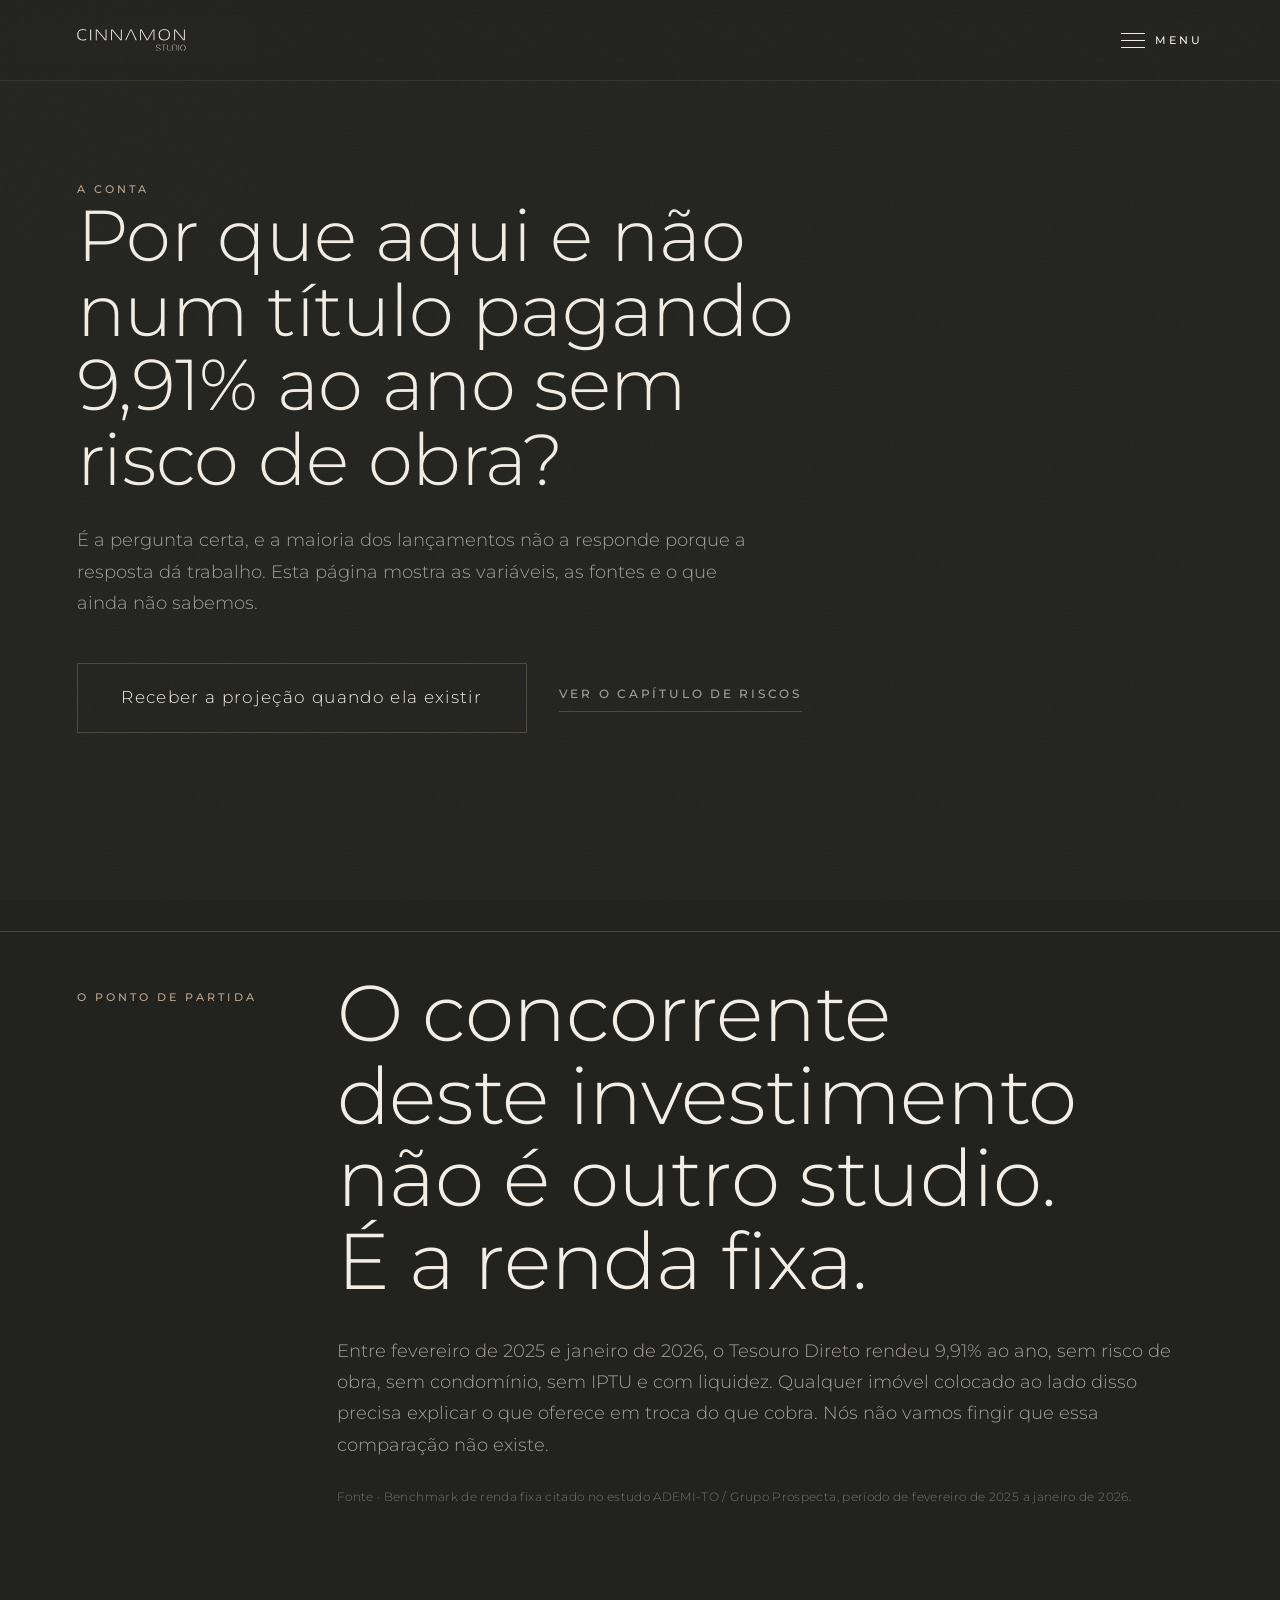
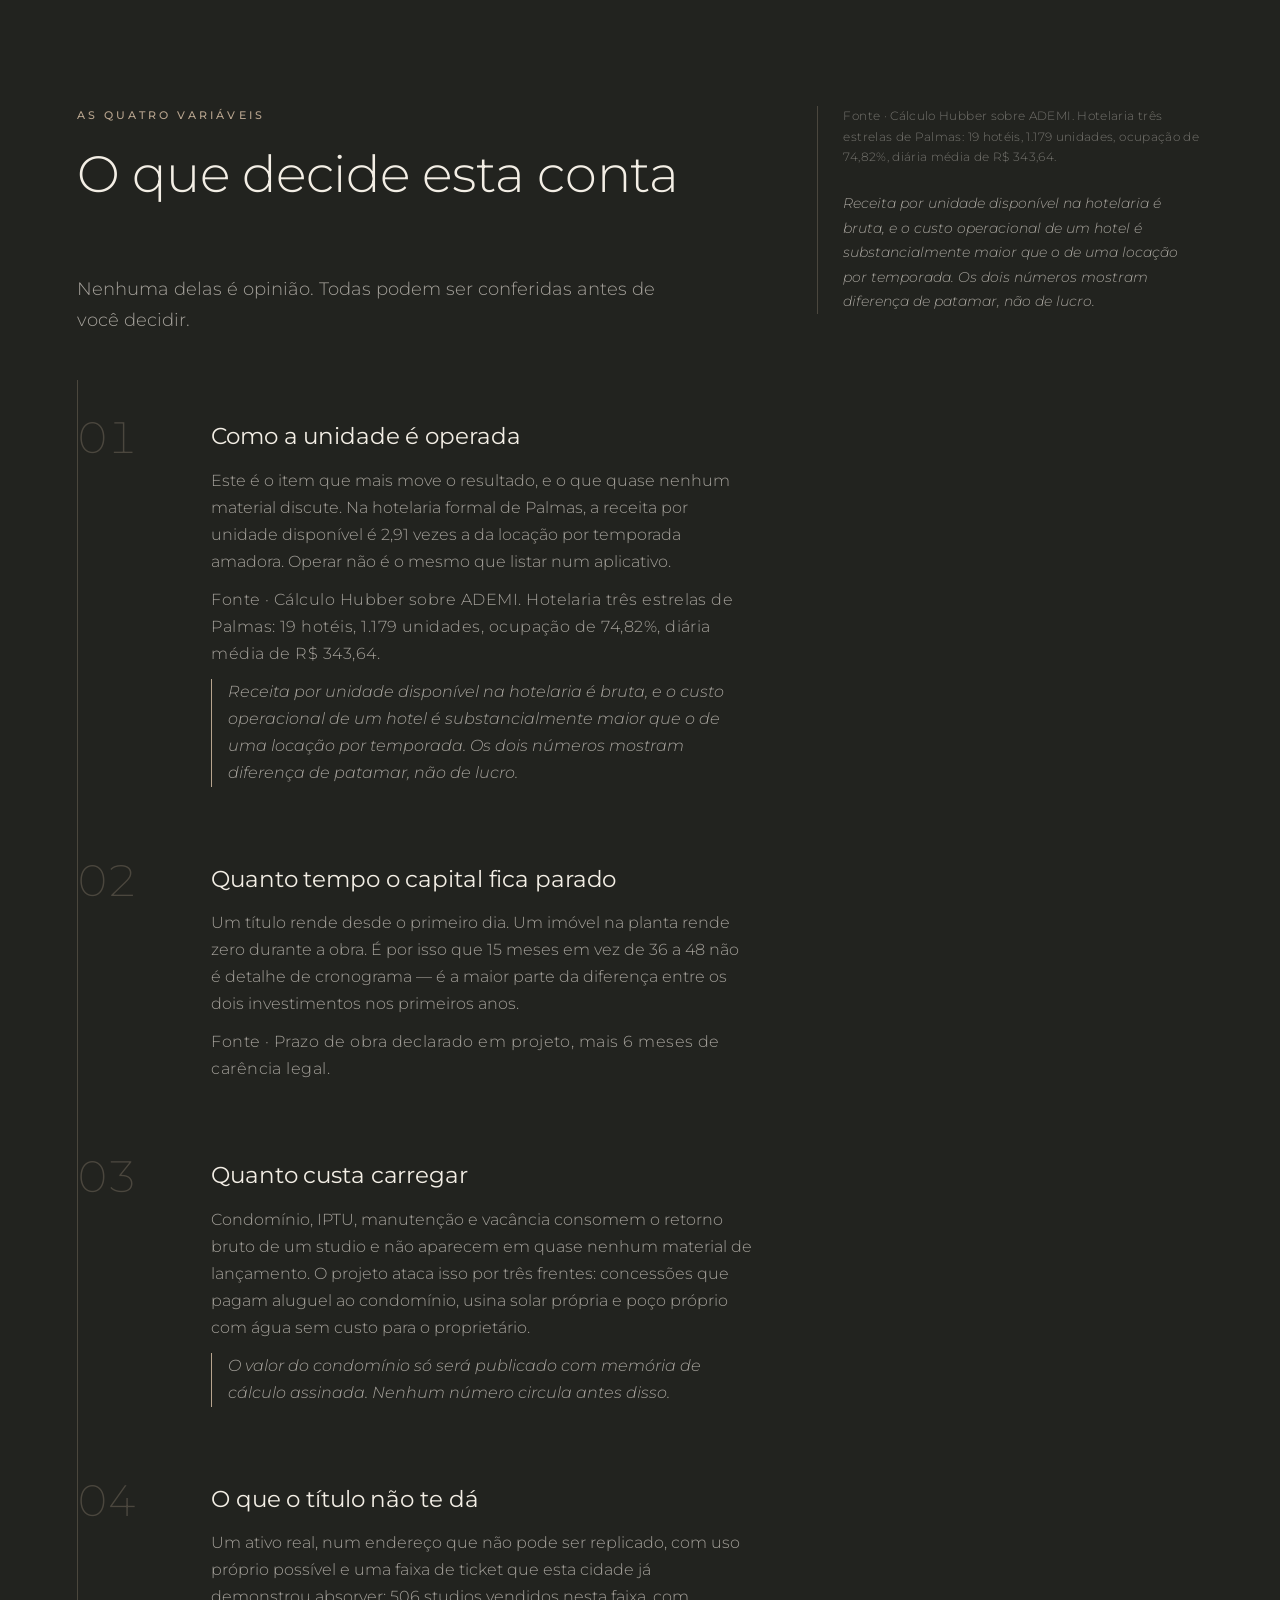
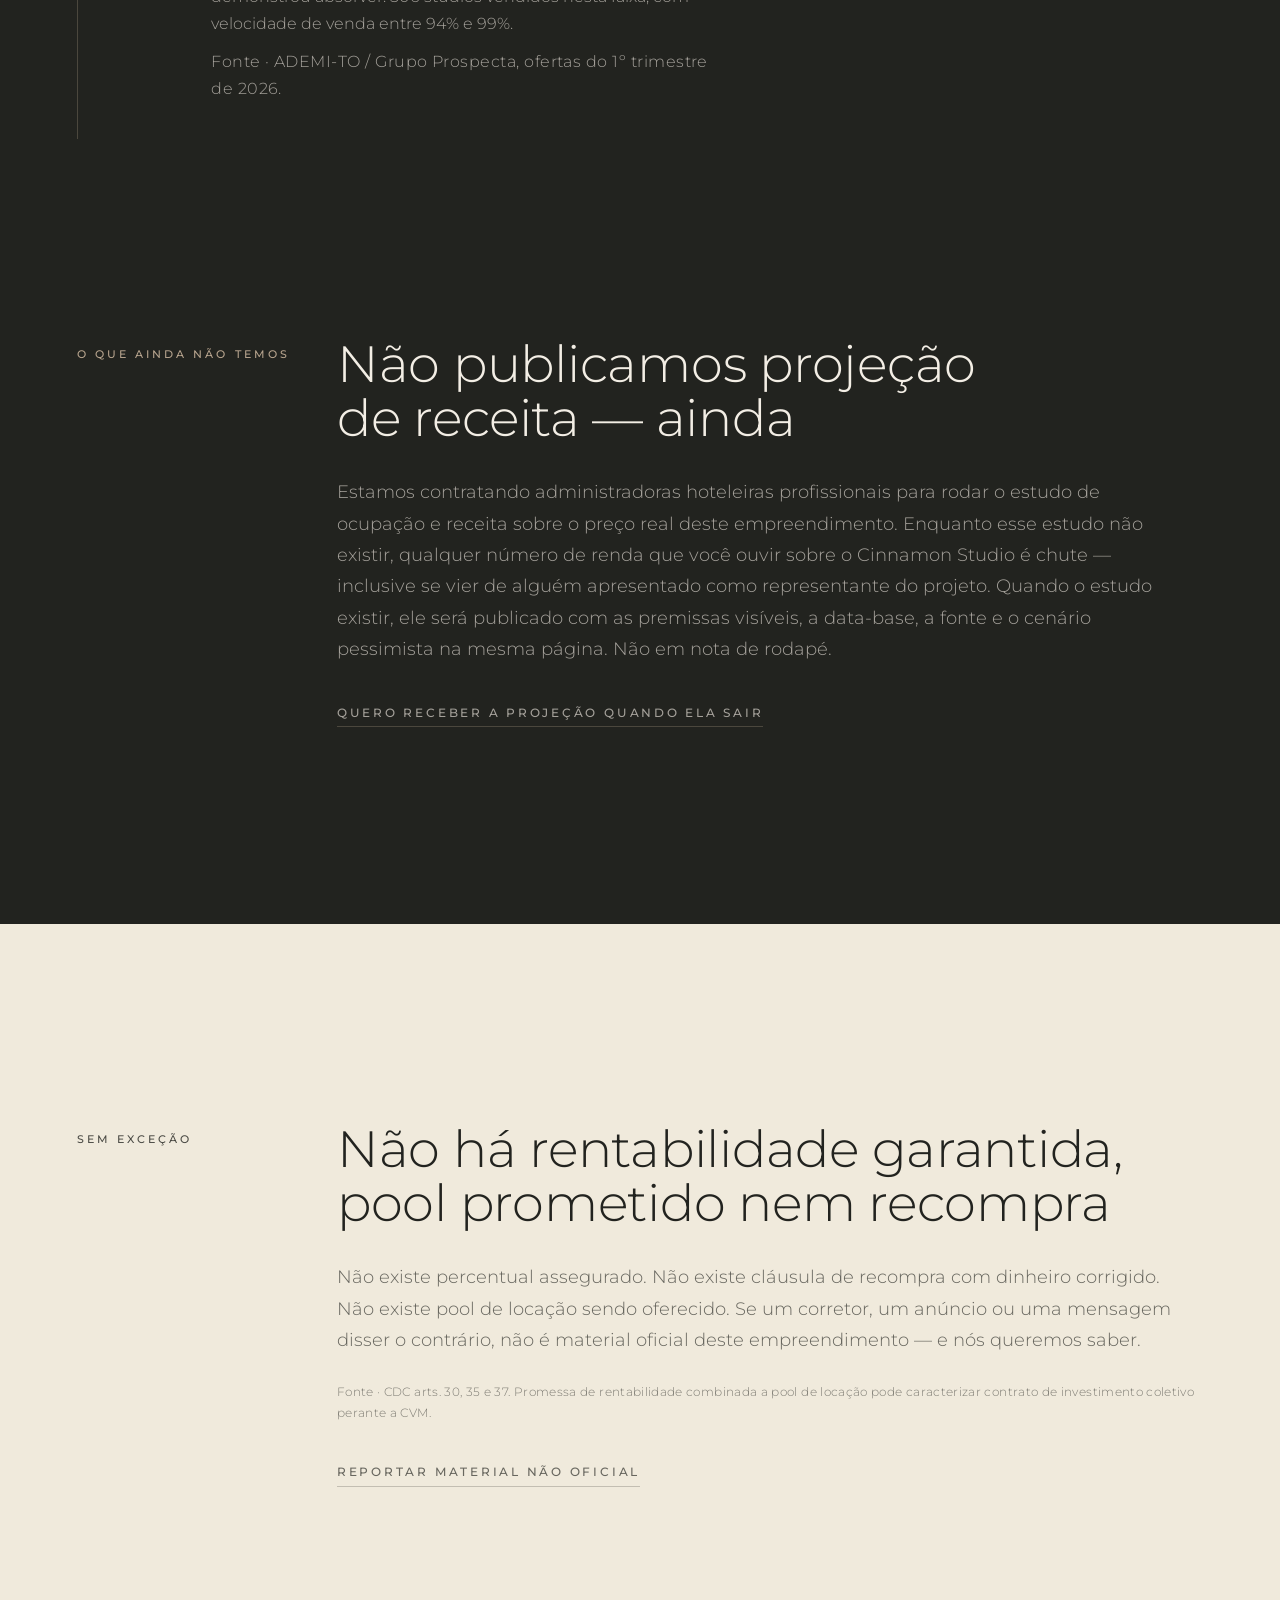
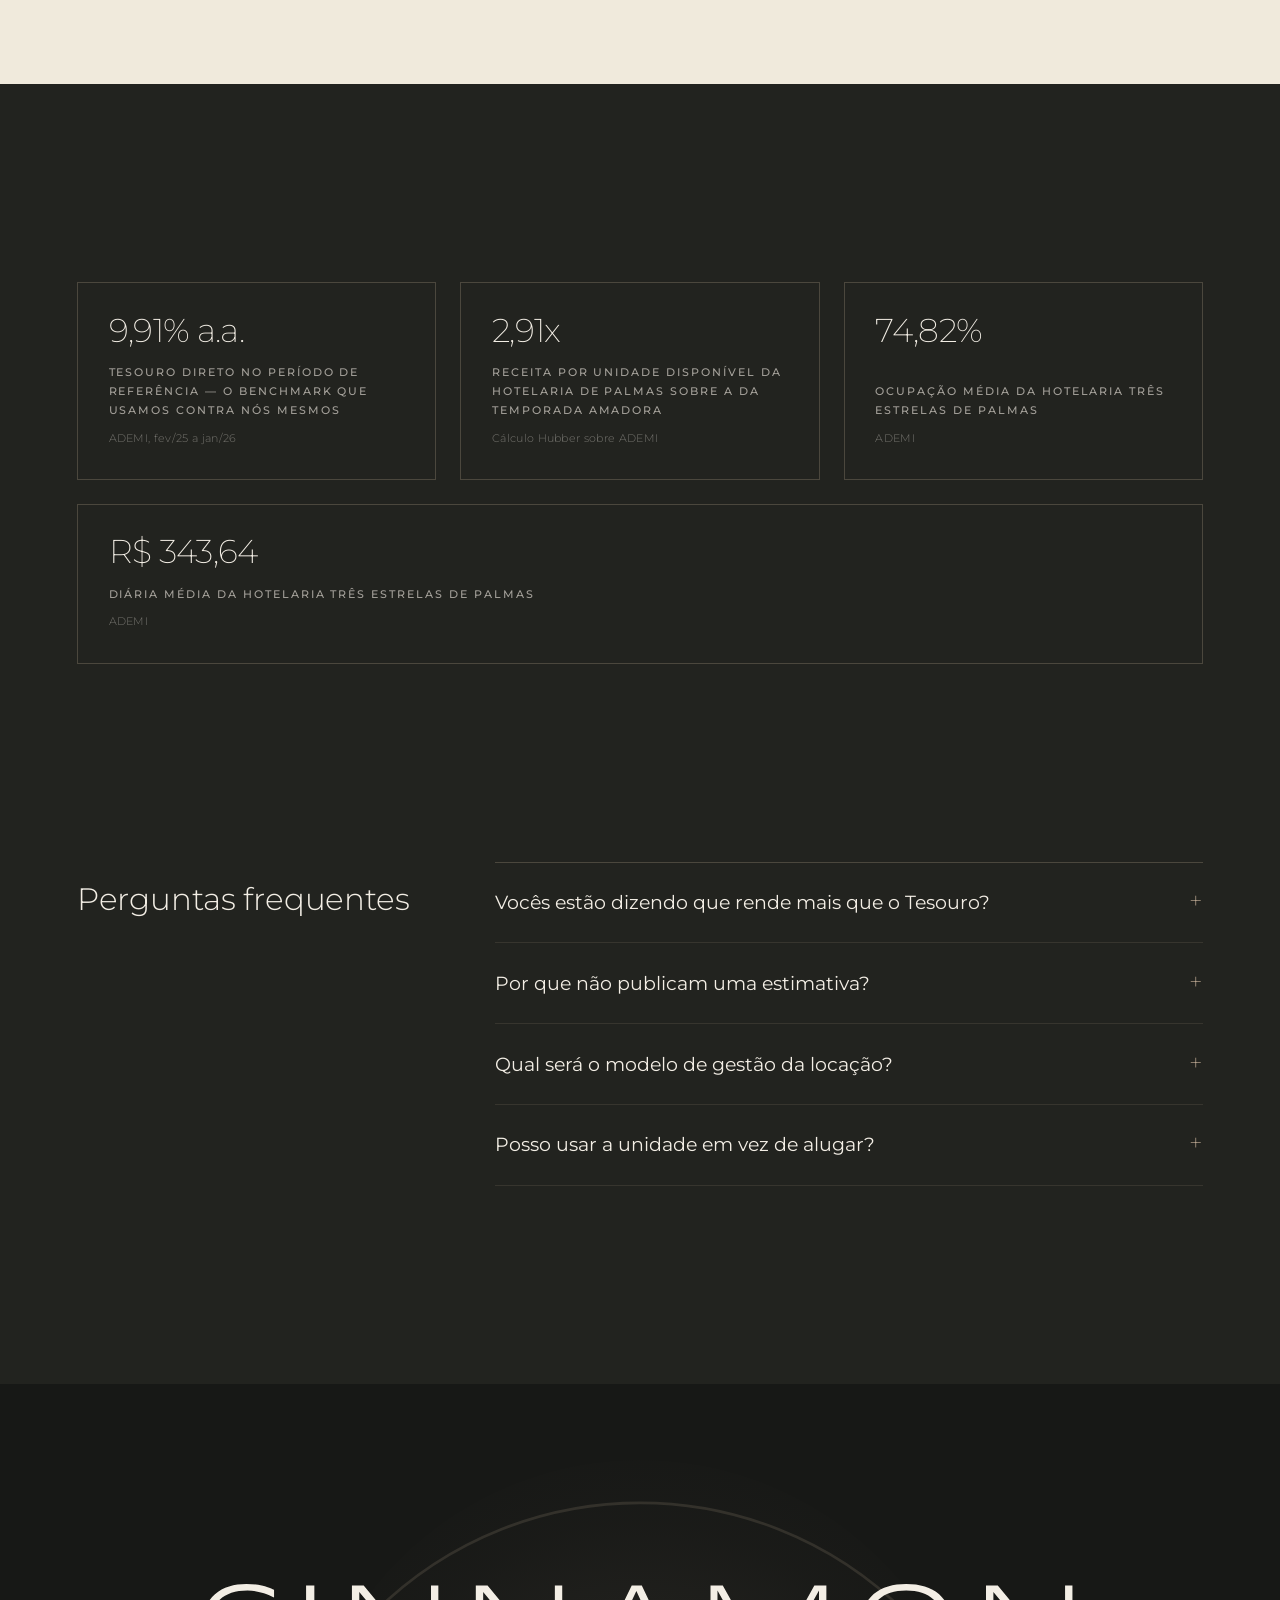
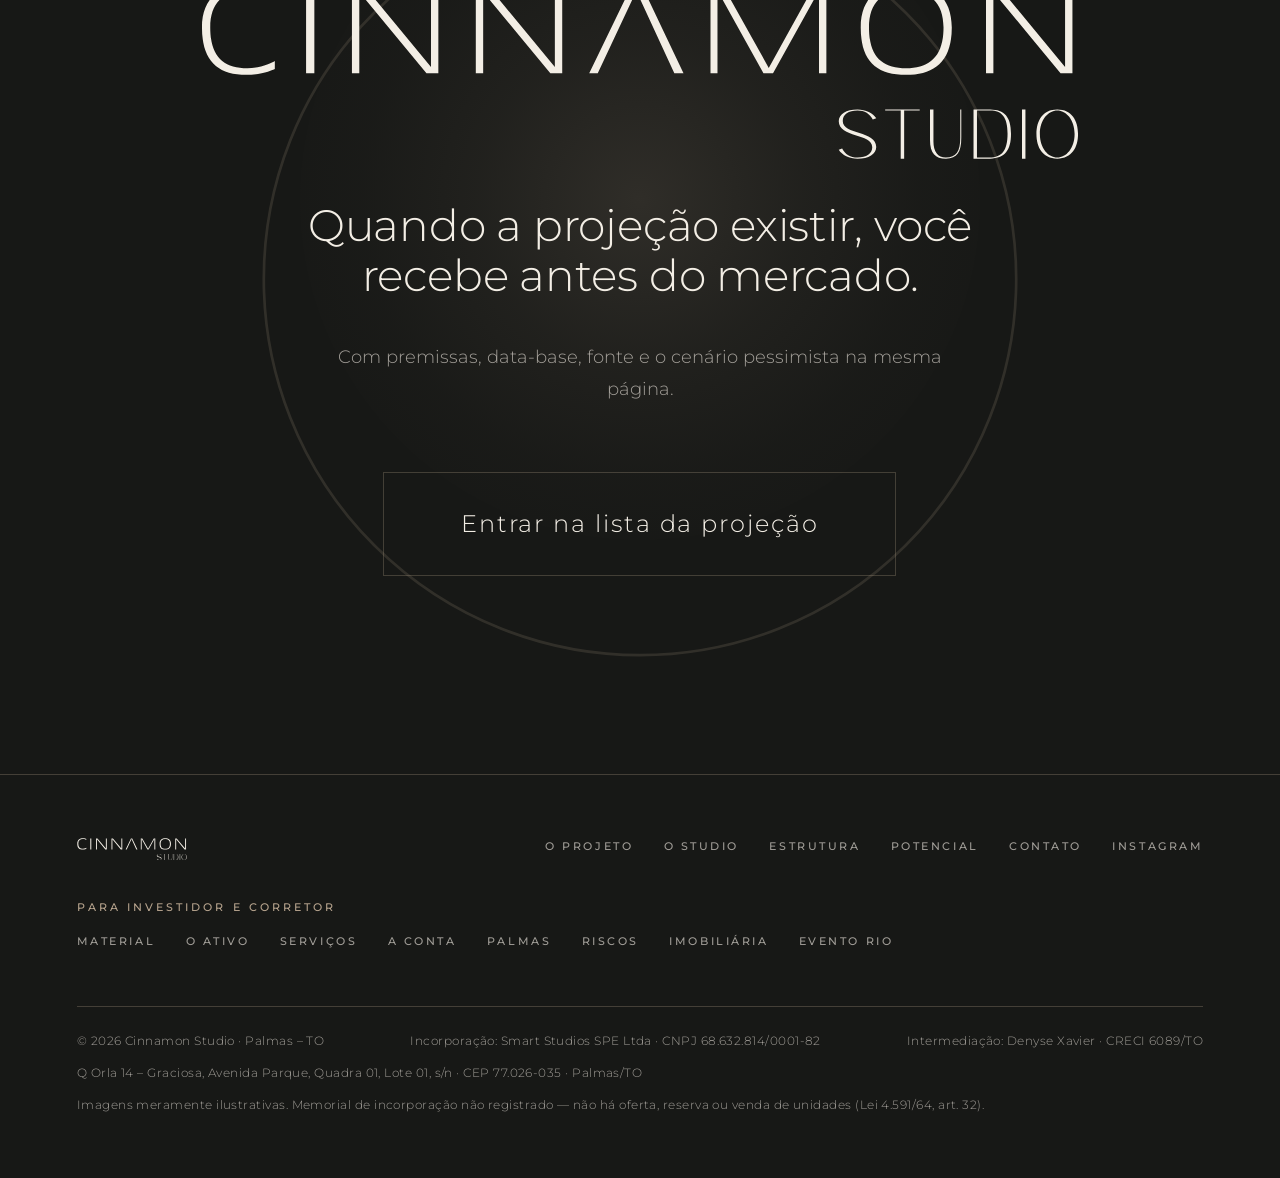
==== a-conta.html @ 450214b5 "Publica as 8 páginas do deck com dados oficiais e travas jurídicas Aplica o levantamento de 27/08: c" ====
<!DOCTYPE html>
<html lang="pt-BR">
<head>
  <meta charset="UTF-8">
  <meta name="viewport" content="width=device-width, initial-scale=1">
  <title>Cinnamon Studio · A conta</title>
  <meta name="description" content="Responder a pergunta que nenhum dos 7 books concorrentes responde: por que aqui e não num título pagando 9,91% sem risco de obra.">
  <meta name="theme-color" content="#22231f">
  <meta name="robots" content="noindex">
  <!-- AJUSTAR: remover noindex quando o memorial de incorporação estiver
       registrado e a comercialização, autorizada (Lei 4.591/64 art. 32). -->
  <link rel="icon" type="image/svg+xml" href="<svg xmlns='http://www.w3.org/2000/svg' viewBox='0 0 64 64'><rect width='64' height='64' fill='%2322231f'/><path fill='%23b7a48e' d='M47.22159090909091 49.16477272727273V45.81818181818182C46.03409090909091 46.62784090909091 40.96022727272727 48.89488636363637 35.83238636363636 48.89488636363637C25.414772727272727 48.89488636363637 20.232954545454547 43.55113636363636 20.232954545454547 31.83806818181818C20.232954545454547 21.582386363636363 25.630681818181817 16.40056818181818 35.83238636363636 16.40056818181818C40.90625 16.40056818181818 45.76420454545454 18.721590909090907 46.89772727272727 19.36931818181818V16.13068181818182C46.08806818181818 15.752840909090907 42.03977272727273 13.647727272727273 35.34659090909091 13.647727272727273C25.14488636363636 13.647727272727273 16.77840909090909 18.883522727272727 16.77840909090909 31.83806818181818C16.77840909090909 45.60227272727273 23.147727272727273 51.64772727272727 35.34659090909091 51.64772727272727C41.55397727272727 51.64772727272727 46.30397727272727 49.65056818181818 47.22159090909091 49.16477272727273Z'/></svg>">
  <link rel="preconnect" href="https://fonts.googleapis.com">
  <link rel="preconnect" href="https://fonts.gstatic.com" crossorigin>
  <link rel="preconnect" href="https://cdn.jsdelivr.net">
  <link href="https://fonts.googleapis.com/css2?family=Montserrat:wght@200;300;400;500;600&display=swap" rel="stylesheet">
  <link rel="stylesheet" href="/css/style.css?v=f077e391">
</head>
<body class="page">

  <svg class="logo-sprite" aria-hidden="true" focusable="false">
    <defs>
      <g id="logo-cinnamon">
        <g class="logo__main">
          <path class="logo__ltr" d="M160.42849999999999 536.76774V528.4665600000001C157.48291999999998 530.47491 144.89726 536.09829 132.17771 536.09829C106.33694 536.09829 93.4835 522.8431800000001 93.4835 493.7890500000001C93.4835 468.34995000000004 106.8725 455.49651000000006 132.17771 455.49651000000006C144.76337 455.49651000000006 156.81347 461.25378000000006 159.62516 462.86046000000005V454.8270600000001C157.61681 453.8898300000001 147.57506 448.66812000000004 130.9727 448.66812000000004C105.66749 448.66812000000004 84.91454 461.6554500000001 84.91454 493.7890500000001C84.91454 527.931 100.71356 542.92668 130.9727 542.92668C146.37005 542.92668 158.15237 537.97275 160.42849999999999 536.76774Z"/>
          <path class="logo__ltr" d="M201.39883999999995 541.32V450.2748H192.82987999999997V541.32Z"/>
          <path class="logo__ltr" d="M329.93323999999996 541.32V450.2748H322.30150999999995V534.75939L252.54481999999996 450.2748H240.36082999999996V541.32H247.99255999999997V456.9693000000001L317.61535999999995 541.32Z"/>
          <path class="logo__ltr" d="M458.3337499999999 541.32V450.2748H450.70201999999995V534.75939L380.9453299999999 450.2748H368.7613399999999V541.32H376.3930699999999V456.9693000000001L446.01586999999995 541.32Z"/>
          <path class="logo__ltr" d="M584.0564599999999 541.32 540.80999 450.2748H530.3665699999999L486.31675999999993 541.32H495.1534999999999L535.18661 455.8981800000001L574.55027 541.32Z"/>
          <path class="logo__ltr" d="M732.1387999999998 541.32V450.2748H719.6870299999998L672.4238599999999 535.69662L624.7590199999999 450.2748H612.0394699999998V541.32H619.2695299999998V455.49651000000006L666.9343699999998 541.32H676.8422299999999L724.5070699999999 455.49651000000006V541.32Z"/>
          <path class="logo__ltr" d="M862.1459899999998 493.7890500000001C862.1459899999998 462.19101000000006 843.1336099999997 448.66812000000004 814.8828199999998 448.66812000000004C787.9709299999998 448.66812000000004 767.7535399999998 461.5215600000001 767.7535399999998 493.7890500000001C767.7535399999998 527.7971100000001 783.0169999999998 542.92668 814.8828199999998 542.92668C843.1336099999997 542.92668 862.1459899999998 530.07324 862.1459899999998 493.7890500000001ZM853.5770299999998 493.7890500000001C853.5770299999998 523.5126300000001 839.3846899999998 536.09829 814.8828199999998 536.09829C789.7114999999998 536.09829 776.3224999999998 523.64652 776.3224999999998 493.7890500000001C776.3224999999998 467.81439000000006 790.2470599999998 455.49651000000006 814.8828199999998 455.49651000000006C839.1169099999997 455.49651000000006 853.5770299999998 467.68050000000005 853.5770299999998 493.7890500000001Z"/>
          <path class="logo__ltr" d="M987.1992499999998 541.32V450.2748H979.5675199999998V534.75939L909.8108299999998 450.2748H897.6268399999998V541.32H905.2585699999998V456.9693000000001L974.8813699999998 541.32Z"/>
        </g>
        <g class="logo__sub">
          <path class="logo__ltr" d="M744.9853999999999 591.13166C744.9853999999999 608.1651899999999 779.6938899999999 603.60391 779.6938899999999 618.07172C779.6938899999999 624.4860199999999 773.7072099999999 628.69095 764.44211 628.69095C757.0300299999999 628.69095 751.3996999999999 625.19872 748.47763 619.28331L744.9853999999999 620.5661699999999C748.2638199999999 626.05396 756.03225 629.76 764.44211 629.76C776.0591199999999 629.76 783.82755 624.91364 783.82755 617.57283C783.82755 600.5393 749.11906 605.10058 749.11906 590.6327699999999C749.11906 584.1472 755.10574 579.94227 764.44211 579.94227C771.71165 579.94227 777.2707099999999 583.36323 780.26405 589.20737L783.82755 587.99578C780.6203999999999 582.50799 772.8519699999999 578.87322 764.44211 578.87322C752.68256 578.87322 744.9853999999999 583.71958 744.9853999999999 591.13166Z"/>
          <path class="logo__ltr" d="M793.09265 578.87322V579.94227H809.19967V629.76H812.7631700000001V579.94227H828.87019V578.87322Z"/>
          <path class="logo__ltr" d="M839.56069 578.87322V610.37456C839.56069 624.12967 845.0484799999999 629.76 856.09533 629.76C867.64107 629.76 871.98854 623.2744299999999 871.98854 607.95138V578.87322H870.91949V608.1651899999999C870.91949 622.0628399999999 866.92837 628.69095 855.9527899999999 628.69095C847.6142 628.69095 843.12419 622.27665 843.12419 611.9425V578.87322Z"/>
          <path class="logo__ltr" d="M884.6746 629.76H901.92194C917.24499 629.47492 923.51675 621.13633 923.51675 604.03153C923.51675 586.2853 916.7461 579.1582999999999 901.92194 578.87322H884.6746ZM888.2381 628.69095V579.94227H901.49432C914.18038 579.79973 919.95325 586.85546 919.95325 604.03153C919.95325 620.92252 914.32292 628.69095 901.49432 628.69095Z"/>
          <path class="logo__ltr" d="M938.4834500000001 629.76V578.87322H934.9199500000001V629.76Z"/>
          <path class="logo__ltr" d="M971.4814600000001 629.76C986.5907000000001 629.76 993.0050000000001 618.1429899999999 993.0050000000001 604.31661C993.0050000000001 590.41896 986.5907000000001 578.87322 971.4814600000001 578.87322C956.3009500000001 578.87322 949.88665 590.41896 949.88665 604.31661C949.88665 618.1429899999999 956.3009500000001 629.76 971.4814600000001 629.76ZM971.4814600000001 579.94227C980.67529 579.94227 989.4415 589.34991 989.4415 604.31661C989.4415 619.28331 980.67529 628.69095 971.4814600000001 628.69095C962.21636 628.69095 953.45015 619.28331 953.45015 604.31661C953.45015 589.34991 962.21636 579.94227 971.4814600000001 579.94227Z"/>
        </g>
      </g>
    </defs>
  </svg>

  <!-- grain global de filme — mesmo do index (o CSS o desliga no mobile) -->
  <div class="grain" aria-hidden="true"></div>

  <!-- cursor customizado — a lógica vive em js/ui.js; sem JS não aparece -->
  <div class="cursor-ring" aria-hidden="true"></div>
  <div class="cursor-dot" aria-hidden="true"></div>

  <header class="site-header">
    <a href="/" class="wordmark" aria-label="Cinnamon Studio — página inicial">
      <svg class="wordmark__art" viewBox="82.91 446.67 912.09 185.09" aria-hidden="true" focusable="false"><use href="#logo-cinnamon"/></svg>
    </a>
    <!-- "Entre em contato" vive no rodapé do drawer -->
    <button class="header-menu-btn" type="button" data-menu-toggle
            aria-expanded="false" aria-controls="menu-overlay"><span class="menu-icon" aria-hidden="true"><span></span><span></span><span></span></span><span class="header-menu-btn__txt">Menu</span></button>
  </header>

  <div class="menu-overlay" id="menu-overlay" hidden>
    <div class="menu-overlay__scrim" data-menu-close aria-hidden="true"></div>
    <aside class="menu-panel" role="dialog" aria-modal="true" aria-label="Menu de navegação">
      <div class="menu-overlay__bar">
        <span class="wordmark" aria-hidden="true"><svg class="wordmark__art" viewBox="82.91 446.67 912.09 185.09" aria-hidden="true" focusable="false"><use href="#logo-cinnamon"/></svg></span>
        <button class="header-menu-btn" type="button" data-menu-close>Fechar</button>
      </div>
      <nav aria-label="Páginas do site"><ul class="menu-list"><li><a href="/">Início</a></li><li><a href="/landing">Material</a></li><li><a href="/o-ativo">O Ativo</a></li><li><a href="/os-servicos">Os Serviços</a></li><li><a href="/a-conta" aria-current="page">A Conta</a></li><li><a href="/palmas">Palmas</a></li><li><a href="/riscos">Riscos</a></li><li><a href="/area-da-imobiliaria">Área da Imobiliária</a></li><li><a href="/evento-rio">Evento Rio</a></li></ul></nav>
      <div class="menu-overlay__foot">
        <p class="menu-overlay__tag">Seu espaço. Seu ritmo.</p>
        <a class="cta-link" href="https://wa.me/5563999718064" rel="noopener">Entre em contato</a>
      </div>
    </aside>
  </div>

  <main class="page">
    <section class="page-hero"><div class="container"><p class="eyebrow">A conta</p><h1 class="display-2">Por que aqui e não num título pagando 9,91% ao ano sem risco de obra?</h1><p class="page-hero__lead caption">É a pergunta certa, e a maioria dos lançamentos não a responde porque a resposta dá trabalho. Esta página mostra as variáveis, as fontes e o que ainda não sabemos.</p><div class="cta-row"><a class="cta-btn" href="/landing#form">Receber a projeção quando ela existir</a><a class="cta-link" href="/riscos">Ver o capítulo de riscos</a></div></div></section><div id="conteudo"></div><!-- STATUS DO DECK: Publicável sem número de retorno --><section class="section sec sec--capitular" id="s-01"><div class="container"><div class="section-head"><p class="eyebrow">O ponto de partida</p><h2 class="display-2">O concorrente deste investimento não é outro studio. É a renda fixa.</h2></div><p class="sec-body">Entre fevereiro de 2025 e janeiro de 2026, o Tesouro Direto rendeu 9,91% ao ano, sem risco de obra, sem condomínio, sem IPTU e com liquidez. Qualquer imóvel colocado ao lado disso precisa explicar o que oferece em troca do que cobra. Nós não vamos fingir que essa comparação não existe.</p><p class="fonte">Fonte · Benchmark de renda fixa citado no estudo ADEMI-TO / Grupo Prospecta, período de fevereiro de 2025 a janeiro de 2026.</p></div></section><section class="section sec sec--lastro" id="s-02"><div class="container"><div class="sec__main"><div class="section-head"><p class="eyebrow">As quatro variáveis</p><h2 class="display-2">O que decide esta conta</h2></div><p class="sec-body">Nenhuma delas é opinião. Todas podem ser conferidas antes de você decidir.</p><div class="serie"><span class="serie__eixo" aria-hidden="true"></span><ul class="numlist"><li><span class="numlist__n">01</span><div><h3>Como a unidade é operada</h3><p>Este é o item que mais move o resultado, e o que quase nenhum material discute. Na hotelaria formal de Palmas, a receita por unidade disponível é 2,91 vezes a da locação por temporada amadora. Operar não é o mesmo que listar num aplicativo.</p><p class="fonte">Fonte · Cálculo Hubber sobre ADEMI. Hotelaria três estrelas de Palmas: 19 hotéis, 1.179 unidades, ocupação de 74,82%, diária média de R$ 343,64.</p><p class="ressalva">Receita por unidade disponível na hotelaria é bruta, e o custo operacional de um hotel é substancialmente maior que o de uma locação por temporada. Os dois números mostram diferença de patamar, não de lucro.</p></div></li><li><span class="numlist__n">02</span><div><h3>Quanto tempo o capital fica parado</h3><p>Um título rende desde o primeiro dia. Um imóvel na planta rende zero durante a obra. É por isso que 15 meses em vez de 36 a 48 não é detalhe de cronograma — é a maior parte da diferença entre os dois investimentos nos primeiros anos.</p><p class="fonte">Fonte · Prazo de obra declarado em projeto, mais 6 meses de carência legal.</p></div></li><li><span class="numlist__n">03</span><div><h3>Quanto custa carregar</h3><p>Condomínio, IPTU, manutenção e vacância consomem o retorno bruto de um studio e não aparecem em quase nenhum material de lançamento. O projeto ataca isso por três frentes: concessões que pagam aluguel ao condomínio, usina solar própria e poço próprio com água sem custo para o proprietário.</p><p class="ressalva">O valor do condomínio só será publicado com memória de cálculo assinada. Nenhum número circula antes disso.</p></div></li><li><span class="numlist__n">04</span><div><h3>O que o título não te dá</h3><p>Um ativo real, num endereço que não pode ser replicado, com uso próprio possível e uma faixa de ticket que esta cidade já demonstrou absorver: 506 studios vendidos nesta faixa, com velocidade de venda entre 94% e 99%.</p><p class="fonte">Fonte · ADEMI-TO / Grupo Prospecta, ofertas do 1º trimestre de 2026.</p></div></li></ul></div></div><aside class="sec__aside"><p class="fonte">Fonte · Cálculo Hubber sobre ADEMI. Hotelaria três estrelas de Palmas: 19 hotéis, 1.179 unidades, ocupação de 74,82%, diária média de R$ 343,64.</p><p class="ressalva">Receita por unidade disponível na hotelaria é bruta, e o custo operacional de um hotel é substancialmente maior que o de uma locação por temporada. Os dois números mostram diferença de patamar, não de lucro.</p></aside></div></section><section class="section sec sec--quiet" id="s-03"><div class="container"><div class="section-head"><p class="eyebrow">O que ainda não temos</p><h2 class="display-2">Não publicamos projeção de receita — ainda</h2></div><p class="sec-body">Estamos contratando administradoras hoteleiras profissionais para rodar o estudo de ocupação e receita sobre o preço real deste empreendimento. Enquanto esse estudo não existir, qualquer número de renda que você ouvir sobre o Cinnamon Studio é chute — inclusive se vier de alguém apresentado como representante do projeto. Quando o estudo existir, ele será publicado com as premissas visíveis, a data-base, a fonte e o cenário pessimista na mesma página. Não em nota de rodapé.</p><p class="sec-cta"><a class="cta-link" href="/landing#form">Quero receber a projeção quando ela sair</a></p></div></section><section class="section section--claro sec sec--claro" id="s-04"><div class="container"><div class="section-head"><p class="eyebrow">Sem exceção</p><h2 class="display-2">Não há rentabilidade garantida, pool prometido nem recompra</h2></div><p class="sec-body">Não existe percentual assegurado. Não existe cláusula de recompra com dinheiro corrigido. Não existe pool de locação sendo oferecido. Se um corretor, um anúncio ou uma mensagem disser o contrário, não é material oficial deste empreendimento — e nós queremos saber.</p><p class="fonte">Fonte · CDC arts. 30, 35 e 37. Promessa de rentabilidade combinada a pool de locação pode caracterizar contrato de investimento coletivo perante a CVM.</p><p class="sec-cta"><a class="cta-link" href="https://wa.me/5563999718064">Reportar material não oficial</a></p></div></section><section class="section sec sec--quiet" id="s-05"><div class="container"><ul class="stats"><li class="stat"><span class="stat__num"><span class="stat__n" data-count="9,91" data-decimals="2">9,91</span>% a.a.</span><span class="stat__label">Tesouro Direto no período de referência — o benchmark que usamos contra nós mesmos</span><span class="stat__fonte">ADEMI, fev/25 a jan/26</span></li><li class="stat"><span class="stat__num"><span class="stat__n" data-count="2,91" data-decimals="2">2,91</span>x</span><span class="stat__label">receita por unidade disponível da hotelaria de Palmas sobre a da temporada amadora</span><span class="stat__fonte">Cálculo Hubber sobre ADEMI</span></li><li class="stat"><span class="stat__num"><span class="stat__n" data-count="74,82" data-decimals="2">74,82</span>%</span><span class="stat__label">ocupação média da hotelaria três estrelas de Palmas</span><span class="stat__fonte">ADEMI</span></li><li class="stat"><span class="stat__num">R$ 343,64</span><span class="stat__label">diária média da hotelaria três estrelas de Palmas</span><span class="stat__fonte">ADEMI</span></li></ul></div></section><section class="section sec sec--ficha" id="s-06"><div class="container"><div class="section-head"><h2 class="display-2">Perguntas frequentes</h2></div><div class="sec__corpo"><div class="faq-list"><details><summary>Vocês estão dizendo que rende mais que o Tesouro?</summary><p>Não. Estamos dizendo quais são as variáveis que decidem isso e qual delas ainda não medimos. Quando o estudo de operação sair, a comparação sai com ele — inclusive se o resultado for desfavorável em algum cenário.</p></details><details><summary>Por que não publicam uma estimativa?</summary><p>Porque estimativa em material de lançamento vincula por lei, é repetida por milhares de corretores e vira contrato na cabeça de quem compra. Preferimos ser o material que demorou a publicar do que o material que publicou errado.</p></details><details><summary>Qual será o modelo de gestão da locação?</summary><p>Não está definido. Quando estiver, será divulgado com o contrato disponível para leitura antes de qualquer assinatura.</p></details><details><summary>Posso usar a unidade em vez de alugar?</summary><p>Sim. A unidade é sua e o uso é decisão do proprietário.</p></details></div></div></div></section><section class="finale" aria-label="Fechamento"><span class="finale__glow" aria-hidden="true"></span><svg class="ring ring--finale" viewBox="0 0 100 100" aria-hidden="true" focusable="false"><circle cx="50" cy="50" r="49.5" fill="none" stroke="currentColor" stroke-width="0.35"/></svg><div class="finale__inner container"><p class="wordmark">
          <span class="sr-only">Cinnamon Studio</span>
          <svg class="wordmark__art" viewBox="82.91 446.67 912.09 185.09" aria-hidden="true" focusable="false">
    <defs><clipPath id="logo-clip-finale"><rect x="82.91" y="446.67" width="912.09" height="185.09"/></clipPath></defs>
    <g clip-path="url(#logo-clip-finale)">
  <g class="wordmark__main logo__main">
    <path class="logo__ltr" d="M160.42849999999999 536.76774V528.4665600000001C157.48291999999998 530.47491 144.89726 536.09829 132.17771 536.09829C106.33694 536.09829 93.4835 522.8431800000001 93.4835 493.7890500000001C93.4835 468.34995000000004 106.8725 455.49651000000006 132.17771 455.49651000000006C144.76337 455.49651000000006 156.81347 461.25378000000006 159.62516 462.86046000000005V454.8270600000001C157.61681 453.8898300000001 147.57506 448.66812000000004 130.9727 448.66812000000004C105.66749 448.66812000000004 84.91454 461.6554500000001 84.91454 493.7890500000001C84.91454 527.931 100.71356 542.92668 130.9727 542.92668C146.37005 542.92668 158.15237 537.97275 160.42849999999999 536.76774Z"/>
    <path class="logo__ltr" d="M201.39883999999995 541.32V450.2748H192.82987999999997V541.32Z"/>
    <path class="logo__ltr" d="M329.93323999999996 541.32V450.2748H322.30150999999995V534.75939L252.54481999999996 450.2748H240.36082999999996V541.32H247.99255999999997V456.9693000000001L317.61535999999995 541.32Z"/>
    <path class="logo__ltr" d="M458.3337499999999 541.32V450.2748H450.70201999999995V534.75939L380.9453299999999 450.2748H368.7613399999999V541.32H376.3930699999999V456.9693000000001L446.01586999999995 541.32Z"/>
    <path class="logo__ltr" d="M584.0564599999999 541.32 540.80999 450.2748H530.3665699999999L486.31675999999993 541.32H495.1534999999999L535.18661 455.8981800000001L574.55027 541.32Z"/>
    <path class="logo__ltr" d="M732.1387999999998 541.32V450.2748H719.6870299999998L672.4238599999999 535.69662L624.7590199999999 450.2748H612.0394699999998V541.32H619.2695299999998V455.49651000000006L666.9343699999998 541.32H676.8422299999999L724.5070699999999 455.49651000000006V541.32Z"/>
    <path class="logo__ltr" d="M862.1459899999998 493.7890500000001C862.1459899999998 462.19101000000006 843.1336099999997 448.66812000000004 814.8828199999998 448.66812000000004C787.9709299999998 448.66812000000004 767.7535399999998 461.5215600000001 767.7535399999998 493.7890500000001C767.7535399999998 527.7971100000001 783.0169999999998 542.92668 814.8828199999998 542.92668C843.1336099999997 542.92668 862.1459899999998 530.07324 862.1459899999998 493.7890500000001ZM853.5770299999998 493.7890500000001C853.5770299999998 523.5126300000001 839.3846899999998 536.09829 814.8828199999998 536.09829C789.7114999999998 536.09829 776.3224999999998 523.64652 776.3224999999998 493.7890500000001C776.3224999999998 467.81439000000006 790.2470599999998 455.49651000000006 814.8828199999998 455.49651000000006C839.1169099999997 455.49651000000006 853.5770299999998 467.68050000000005 853.5770299999998 493.7890500000001Z"/>
    <path class="logo__ltr" d="M987.1992499999998 541.32V450.2748H979.5675199999998V534.75939L909.8108299999998 450.2748H897.6268399999998V541.32H905.2585699999998V456.9693000000001L974.8813699999998 541.32Z"/>
  </g>
  <g class="wordmark__sub logo__sub">
    <path class="logo__ltr" d="M744.9853999999999 591.13166C744.9853999999999 608.1651899999999 779.6938899999999 603.60391 779.6938899999999 618.07172C779.6938899999999 624.4860199999999 773.7072099999999 628.69095 764.44211 628.69095C757.0300299999999 628.69095 751.3996999999999 625.19872 748.47763 619.28331L744.9853999999999 620.5661699999999C748.2638199999999 626.05396 756.03225 629.76 764.44211 629.76C776.0591199999999 629.76 783.82755 624.91364 783.82755 617.57283C783.82755 600.5393 749.11906 605.10058 749.11906 590.6327699999999C749.11906 584.1472 755.10574 579.94227 764.44211 579.94227C771.71165 579.94227 777.2707099999999 583.36323 780.26405 589.20737L783.82755 587.99578C780.6203999999999 582.50799 772.8519699999999 578.87322 764.44211 578.87322C752.68256 578.87322 744.9853999999999 583.71958 744.9853999999999 591.13166Z"/>
    <path class="logo__ltr" d="M793.09265 578.87322V579.94227H809.19967V629.76H812.7631700000001V579.94227H828.87019V578.87322Z"/>
    <path class="logo__ltr" d="M839.56069 578.87322V610.37456C839.56069 624.12967 845.0484799999999 629.76 856.09533 629.76C867.64107 629.76 871.98854 623.2744299999999 871.98854 607.95138V578.87322H870.91949V608.1651899999999C870.91949 622.0628399999999 866.92837 628.69095 855.9527899999999 628.69095C847.6142 628.69095 843.12419 622.27665 843.12419 611.9425V578.87322Z"/>
    <path class="logo__ltr" d="M884.6746 629.76H901.92194C917.24499 629.47492 923.51675 621.13633 923.51675 604.03153C923.51675 586.2853 916.7461 579.1582999999999 901.92194 578.87322H884.6746ZM888.2381 628.69095V579.94227H901.49432C914.18038 579.79973 919.95325 586.85546 919.95325 604.03153C919.95325 620.92252 914.32292 628.69095 901.49432 628.69095Z"/>
    <path class="logo__ltr" d="M938.4834500000001 629.76V578.87322H934.9199500000001V629.76Z"/>
    <path class="logo__ltr" d="M971.4814600000001 629.76C986.5907000000001 629.76 993.0050000000001 618.1429899999999 993.0050000000001 604.31661C993.0050000000001 590.41896 986.5907000000001 578.87322 971.4814600000001 578.87322C956.3009500000001 578.87322 949.88665 590.41896 949.88665 604.31661C949.88665 618.1429899999999 956.3009500000001 629.76 971.4814600000001 629.76ZM971.4814600000001 579.94227C980.67529 579.94227 989.4415 589.34991 989.4415 604.31661C989.4415 619.28331 980.67529 628.69095 971.4814600000001 628.69095C962.21636 628.69095 953.45015 619.28331 953.45015 604.31661C953.45015 589.34991 962.21636 579.94227 971.4814600000001 579.94227Z"/>
  </g>
    </g>
        </svg>
        </p><h2 class="display-3 finale__titulo">Quando a projeção existir, você recebe antes do mercado.</h2><p class="finale__texto caption">Com premissas, data-base, fonte e o cenário pessimista na mesma página.</p><a class="cta-major" href="/landing#form">Entrar na lista da projeção</a></div></section>
  </main>

  <footer class="site-footer">
    <div class="container">
      <div class="site-footer__top">
        <p class="wordmark">
          <svg class="wordmark__art" viewBox="82.91 446.67 912.09 185.09" aria-hidden="true" focusable="false"><use href="#logo-cinnamon"/></svg>
          <span class="sr-only">Cinnamon Studio</span>
        </p>
        <nav class="footer-nav" aria-label="Navegação do rodapé">
          <a href="/#projeto">O Projeto</a>
          <a href="/#studio">O Studio</a>
          <a href="/#estrutura">Estrutura</a>
          <a href="/#potencial">Potencial</a>
          <a href="/#contato">Contato</a>
          <a href="https://www.instagram.com/cinnamonstudiobr/" rel="noopener">Instagram</a>
        </nav>
      </div>
      <p class="eyebrow" style="margin-top:2.4rem;">Para investidor e corretor</p>
      <nav class="footer-nav" aria-label="Material completo para investidor e corretor" style="margin-top:1rem;"><a href="/landing">Material</a><a href="/o-ativo">O Ativo</a><a href="/os-servicos">Serviços</a><a href="/a-conta" aria-current="page">A Conta</a><a href="/palmas">Palmas</a><a href="/riscos">Riscos</a><a href="/area-da-imobiliaria">Imobiliária</a><a href="/evento-rio">Evento Rio</a></nav>
      <div class="site-footer__legal">
        <p>© 2026 Cinnamon Studio · Palmas – TO</p>
        <p>Incorporação: Smart Studios SPE Ltda · CNPJ 68.632.814/0001-82</p>
        <p>Intermediação: Denyse Xavier · CRECI 6089/TO</p>
        <p>Q Orla 14 – Graciosa, Avenida Parque, Quadra 01, Lote 01, s/n · CEP 77.026-035 · Palmas/TO</p>
        <!-- AJUSTAR: incluir nº do memorial de incorporação quando registrado -->
        <p>Imagens meramente ilustrativas. Memorial de incorporação não registrado — não há oferta, reserva ou venda de unidades (Lei 4.591/64, art. 32).</p>
      </div>
    </div>
  </footer>

  <script defer src="https://cdn.jsdelivr.net/combine/npm/gsap@3.15.0/dist/gsap.min.js,npm/gsap@3.15.0/dist/ScrollTrigger.min.js,npm/lenis@1.3.26/dist/lenis.min.js"></script>
  <script defer src="/js/menu.js?v=8bacd703"></script>
  <script defer src="/js/lenis-setup.js?v=66135d02"></script>
  <script defer src="/js/ui.js?v=0cb20cbb"></script>
  <script defer src="/js/pages.js?v=6b60141f"></script>
  <script defer src="/js/forms.js?v=85dde935"></script>
</body>
</html>
---- css/style.css ----
/* ============================================================
   CINNAMON STUDIO — style.css
   Fase 2 · estrutura e pele. A página deve estar bonita e
   legível SEM JavaScript. Nenhum elemento nasce escondido
   aqui: estados iniciais de animação são aplicados só pelo
   JS (fases 3–4) via gsap.set / classe html.has-js.
   ============================================================ */

/* ---------- 1 · TOKENS ---------- */
:root{
  --dark:     #22231f;
  --dark-2:   #171816;
  --dark-3:   #2c2d28;
  --cream:    #f3eee5;
  --cream-2:  #f0eadc;
  --tan:      #b7a48e;
  --tan-soft: rgba(183,164,142,.28);
  --cream-60: rgba(243,238,229,.62);
  --cream-40: rgba(243,238,229,.40);
  --dark-60:  rgba(34,35,31,.66);   /* corpo de texto no bloco claro */
  --dark-soft: rgba(34,35,31,.22);  /* hairline no bloco claro */

  --ease-out: cubic-bezier(.16,1,.3,1);
  --dur-fast: .6s;
  --dur: .9s;
  --dur-slow: 1.4s;

  --gutter: 24px;
  --margin: clamp(24px, 6vw, 120px);
  --section-pad: clamp(120px, 22vh, 260px);
}

/* ---------- 2 · RESET / BASE ---------- */
*,*::before,*::after{ box-sizing:border-box; margin:0; padding:0; }

html{
  scroll-behavior:smooth;
  -webkit-text-size-adjust:100%;
}

body{
  background:var(--dark);
  color:var(--cream-60);
  font-family:"Montserrat", ui-sans-serif, system-ui, sans-serif;
  font-weight:300;
  font-size:1.06rem;
  line-height:1.75;
  -webkit-font-smoothing:antialiased;
  overflow-x:hidden;
}

img{ display:block; max-width:100%; height:auto; }
/* <picture> é só o seletor de arquivo (960 no celular): transparente
   para o layout — todo o CSS continua mirando o <img> interno */
picture{ display:contents; }
figure{ margin:0; }
ul,ol{ list-style:none; }
a{ color:inherit; text-decoration:none; }

::selection{ background:var(--tan); color:var(--dark); }

:focus-visible{
  outline:2px solid var(--tan);
  outline-offset:4px;
}

/* border-radius proibido — só círculos explícitos (.is-circle etc.) */

/* ---------- 3 · TIPOGRAFIA ---------- */
.eyebrow{
  font-size:.68rem;
  font-weight:500;
  letter-spacing:.28em;
  text-transform:uppercase;
  color:var(--tan);
}

.display{
  font-weight:300;
  font-size:clamp(2.6rem, 8vw, 8rem);
  line-height:.98;
  letter-spacing:-.005em;
  color:var(--cream);
}

/* títulos de seção em fluxo — mesmo desenho, escala contida.
   break-word: válvula de escape — um token colado por NBSP (número+unidade)
   maior que a coluna quebra dentro da palavra em vez de ser cortado */
.display-2{
  font-weight:300;
  font-size:clamp(2.2rem, 5.6vw, 5.4rem);
  line-height:1.04;
  letter-spacing:-.005em;
  color:var(--cream);
  overflow-wrap:break-word;
}

.display-3{
  font-weight:300;
  font-size:clamp(1.6rem, 3.4vw, 2.8rem);
  line-height:1.15;
  letter-spacing:-.005em;
  color:var(--cream);
}

.num{
  font-weight:200;
  letter-spacing:-.02em;
  color:var(--cream);
}

.caption{
  font-weight:300;
  font-size:clamp(1rem, 1.4vw, 1.12rem);
  line-height:1.75;
  color:var(--cream-60);
  max-width:46ch;
}

/* Wordmark — logo oficial em curvas (Aeonis LT Pro Light Extended + Roses
   Bolero), extraído da identidade visual. Não é mais texto: o tamanho vem
   da largura, e a cor de currentColor. Proporção travada em 4.9278:1 pelo
   viewBox, então não há CLS.
   O logo oficial é MONOCROMÁTICO — as seis variantes da identidade mudam de
   cor por inteiro. Por isso "STUDIO" não é mais tan. */
.wordmark{
  display:inline-block;
  line-height:0;
  color:var(--cream);
}
.wordmark__art{
  display:block;
  width:100%;
  height:auto;
  fill:currentColor;
}
/* sprite do logo: presente no DOM para o <use>, invisível na página */
.logo-sprite{
  position:absolute;
  width:0;
  height:0;
  overflow:hidden;
}
/* texto real do wordmark para leitores de tela e SEO */
.sr-only{
  position:absolute;
  width:1px; height:1px;
  margin:-1px; padding:0;
  overflow:hidden;
  clip-path:inset(50%);
  white-space:nowrap;
  border:0;
}

/* ---------- 4 · LAYOUT ---------- */
.container{
  width:100%;
  max-width:calc(1440px + 2 * var(--margin));
  margin-inline:auto;
  padding-inline:var(--margin);
}

.grid{
  display:grid;
  grid-template-columns:repeat(12, 1fr);
  gap:var(--gutter);
}

.section{
  position:relative;
  padding-block:var(--section-pad);
}
/* seções encadeadas no mesmo fundo dividem UM respiro só (o padding
   inferior da anterior) — sem vão duplo entre as sessões.
   #studio fica de fora: a seção da torre termina em fullbleed sem
   padding próprio, então o respiro do seam vem do topo do #studio. */
#arquitetura{ padding-top:0; }

.section-head{
  margin-bottom:clamp(48px, 8vh, 96px);
}
.section-head .display-2{ margin-top:1.4rem; }

.hairline{
  display:block;
  width:100%;
  height:1px;
  border:0;
  background:var(--tan-soft);
  transform-origin:left center; /* JS anima scaleX 0 → 1 */
}

/* fase 3 · split-text manual (window.CINNAMON.splitWords) —
   máscara por palavra para o masked word reveal do hero e das seções.
   O padding/margin compensa descendentes (g, p) sem abrir espaço no layout. */
.word-mask{
  display:inline-block;
  overflow:hidden;
  vertical-align:top;
  padding-bottom:.12em;
  margin-bottom:-.12em;
}
.word-mask .word{
  display:inline-block;
}

/* ---------- 5 · OVERLAYS FIXOS ---------- */

/* grain de filme — sempre presente */
.grain{
  position:fixed;
  inset:0;
  z-index:80;
  pointer-events:none;
  opacity:.045;
  /* sem mix-blend-mode: blend sobre camada fixa força re-composição da página
     inteira a cada frame de scroll (imagens "somem" em janelas grandes);
     em .045 de opacidade o resultado visual é o mesmo */
  background-image:url("data:image/svg+xml,%3Csvg xmlns='http://www.w3.org/2000/svg' width='240' height='240'%3E%3Cfilter id='g'%3E%3CfeTurbulence type='fractalNoise' baseFrequency='0.82' numOctaves='2' stitchTiles='stitch'/%3E%3C/filter%3E%3Crect width='240' height='240' filter='url(%23g)'/%3E%3C/svg%3E");
  background-repeat:repeat;
  transform:translateZ(0); /* camada própria no compositor */
}
/* celular/touch: numa tela pequena e densa o grain a .045 é invisível,
   mas a camada fixa em tela cheia custa composição a cada frame de
   scroll — exatamente o orçamento que falta nas GPUs de celular */
@media (max-width:1023.98px), (hover:none) and (pointer:coarse){
  .grain{ display:none; }
}

/* cursor customizado — só existe com JS + ponteiro fino.
   A interpolação (lerp) é da fase 3; aqui só a pele. */
.cursor-dot,
.cursor-ring{
  display:none;
  position:fixed;
  top:0; left:0;
  z-index:100;
  pointer-events:none;
  border-radius:50%; /* círculo — exceção permitida */
  transform:translate(-50%,-50%);
}
.cursor-dot{
  width:6px; height:6px;
  background:var(--tan);
}
.cursor-ring{
  width:32px; height:32px;
  border:1px solid var(--tan-soft);
  transition:opacity .35s var(--ease-out);
}
/* expansão do anel: scale() via GSAP em ui.js — regra "só transform/opacity" */
.cursor-dot.is-hidden{ opacity:0; }
@media (hover:hover) and (pointer:fine) and (min-width:1024px){
  /* fase 3: em reduced-motion o cursor custom não é inicializado — não exibir */
  html.has-js:not(.is-reduced) .cursor-dot,
  html.has-js:not(.is-reduced) .cursor-ring{ display:block; }
}

/* rail de progresso — desktop; o nó/label são atualizados na fase 3.
   mix-blend-mode:difference (área minúscula, custo desprezível): os traços
   em creme invertem sobre qualquer fundo — claros no dark, escuros no bloco
   creme — e o rail nunca some. */
.rail{
  display:none;
  position:fixed;
  right:clamp(18px, 2.4vw, 44px);
  top:50%;
  transform:translateY(-50%);
  z-index:60;
  align-items:center;
  flex-direction:column;
  gap:18px;
  mix-blend-mode:difference;
}
.rail__line{
  position:relative;
  width:1px;
  height:40vh;
  background:rgba(243,238,229,.32);
}
.rail__fill{
  position:absolute;
  top:0; left:0;
  width:1px;
  height:100%;
  background:var(--cream);
  transform:scaleY(0);          /* fase 3: cresce com o scroll — só transform */
  transform-origin:top center;
}
.rail__node{
  position:absolute;
  top:0;
  left:50%;
  width:7px; height:7px;
  border-radius:50%; /* círculo */
  background:var(--cream);
  transform:translate(-50%,-50%);
}
.rail__label{
  writing-mode:vertical-rl;
  font-size:.62rem;
  font-weight:500;
  letter-spacing:.28em;
  text-transform:uppercase;
  color:var(--cream); /* difference: vira escuro sobre o bloco claro */
}
@media (min-width:1024px){
  .rail{ display:flex; }
}

/* ---------- 6 · HEADER ---------- */
.site-header{
  position:fixed;
  inset:0 0 auto 0;
  z-index:70;
  display:flex;
  align-items:center;
  justify-content:space-between;
  padding:clamp(10px, 1.5vw, 18px) var(--margin); /* barra enxuta */
  pointer-events:none; /* só os filhos clicam */
  /* véu do menu. Base sólida: backdrop-filter num header fixo re-borra a
     área sob ele a CADA frame de scroll — no mobile isso trava a rolagem.
     O blur entra só onde há folga de GPU (ponteiro fino / telas grandes). */
  background:rgba(34,35,31,.82);
  border-bottom:1px solid rgba(183,164,142,.14);
}
@media (min-width:1024px) and (hover:hover) and (pointer:fine){
  .site-header{
    background:rgba(34,35,31,.38);
    -webkit-backdrop-filter:blur(9px);
    backdrop-filter:blur(9px);
  }
}
.site-header > *{ pointer-events:auto; }

.site-header .wordmark{ width:clamp(92px, 8.5vw, 118px); }

/* O CTA "Entre em contato" saiu do header: ele vive no rodapé do drawer,
   e ter os dois deixava o mesmo destino repetido a um clique de distância.
   O header fica só com a marca à esquerda e o botão de menu à direita. */

/* ---------- 7 · PRELOADER ----------
   Sem JS ele NÃO aparece (display:none) — a página nunca
   fica presa atrás dele. A fase 4 liga com html.has-js. */
.preloader{
  display:none;
  position:fixed;
  inset:0;
  z-index:90;
  background:var(--dark);
  flex-direction:column;
  align-items:center;
  justify-content:center;
  gap:28px;
}
html.has-js .preloader{ display:flex; }
.preloader .wordmark{ width:clamp(184px, 30vw, 268px); }
.preloader__bar{
  width:240px;
  height:1px;
  background:var(--tan-soft);
  position:relative;
  overflow:hidden;
}
.preloader__bar-fill{
  position:absolute;
  inset:0;
  background:var(--tan);
  transform:scaleX(0);
  transform-origin:left center;
}
.preloader__count{
  font-size:.68rem;
  font-weight:500;
  letter-spacing:.28em;
  text-transform:uppercase;
  color:var(--cream-60); /* contraste AA */
}

/* ---------- 8 · MOTIVO CÍRCULO ---------- */
.ring{
  position:absolute;
  color:var(--tan-soft);
  pointer-events:none;
  z-index:0;
}
.ring--hero{
  width:min(82vw, 900px);
  height:min(82vw, 900px);
  top:50%;
  right:-18vw;
  transform:translateY(-58%);
  opacity:.75;
}
.ring--finale{
  width:min(70vw, 760px);
  height:min(70vw, 760px);
  top:50%;
  left:50%;
  transform:translate(-50%,-50%);
  opacity:.6;
}

/* ---------- 9 · HERO — “A CHEGADA” ----------
   Sem JS: quatro telas empilhadas, cada uma 100svh, legíveis.
   Fase 3 (html.has-js): pin + crossfade — cenas viram camadas. */
.hero{
  position:relative;
  background:var(--dark-2);
}

.hero-scene{
  position:relative;
  min-height:100svh;
  display:flex;
  align-items:flex-end;
  overflow:hidden;
  background-size:cover;      /* LQIP inline no HTML fica AQUI (camada que não escala): */
  background-position:center; /* pintar na media re-rasterizava a cena inteira no Ken Burns */
}

/* gancho para a fase 3: cenas empilhadas em camadas dentro do pin.
   Em reduced-motion (html.is-reduced, fase 3) o empilhamento NÃO se aplica:
   as quatro cenas ficam em fluxo, estáticas e legíveis, sem pin. */
html.has-js:not(.is-reduced) .hero{ height:100svh; overflow:hidden; }
/* sem JS (ou reduced) a intro e o chapter-card da torre coexistiriam
   na mesma tela — o card fica só na narrativa scrollada */
html:not(.has-js) .hero-scene[data-scene="1"] .chapter-card,
html.is-reduced .hero-scene[data-scene="1"] .chapter-card{ display:none; }
html.has-js:not(.is-reduced) .hero-scene{ position:absolute; inset:0; min-height:0; }

.hero-scene__media{
  position:absolute;
  inset:0;
  overflow:hidden; /* não pinta nada: o scale do Ken Burns vira só transform no compositor */
}
.hero-scene__media img{
  width:100%;
  height:100%;
  object-fit:cover;
  transform:translateZ(0); /* textura própria na GPU — sem re-raster durante o scale */
}
/* véu de abertura da chegada: a 1ª tela nasce quase coberta de dark —
   o prédio aparece em silhueta quente no centro, sem o azul do céu
   disputando com o layout. O scroll dissolve o véu e revela a cor
   real do vídeo (hero.js). */
.hero-vinheta{
  position:absolute;
  inset:0;
  z-index:2;
  pointer-events:none;
  background:radial-gradient(ellipse 115% 92% at 58% 40%,
    rgba(23,24,22,.78) 0%,
    rgba(23,24,22,.9) 52%,
    rgba(23,24,22,.985) 100%);
}

/* sequência de frames do vídeo, desenhada pelo scroll (hero.js).
   Transparente até o JS desenhar — a foto de fallback fica embaixo. */
.hero-canvas{
  position:absolute;
  inset:0;
  width:100%;
  height:100%;
  display:block;
  pointer-events:none;
}

.hero-scene__scrim{
  position:absolute;
  inset:0;
  background:linear-gradient(
    to top,
    rgba(23,24,22,.92) 0%,
    rgba(23,24,22,.55) 30%,
    rgba(23,24,22,.12) 62%,
    rgba(23,24,22,0) 85%
  );
}

/* (a cena do céu foi substituída: o prédio abre a página) */

/* --- intro sobre a cena da torre --- */
.hero-intro{
  position:absolute;
  left:0; right:0; bottom:0;
  z-index:3;
  padding-bottom:clamp(96px, 16vh, 180px);
}
.hero-intro .wordmark{
  width:min(78vw, 700px);
}
.hero-slogan{
  margin-top:clamp(28px, 4.5vh, 52px);
  font-weight:300;
  font-size:clamp(1.05rem, 2.1vw, 1.55rem);
  letter-spacing:.18em;
  text-transform:uppercase;
  color:var(--cream);
}
.hero-assinatura{
  margin-top:1.1rem;
  max-width:44ch;
}
.hero-selo{
  margin-top:clamp(28px, 4vh, 44px);
  display:inline-block;
  padding-top:1.1em;
  border-top:1px solid var(--tan-soft);
}

/* hint “ROLE” */
.scroll-hint{
  position:absolute;
  left:50%;
  bottom:clamp(20px, 3.5vh, 40px);
  transform:translateX(-50%);
  z-index:2;
  display:flex;
  flex-direction:column;
  align-items:center;
  gap:12px;
  font-size:.62rem;
  font-weight:500;
  letter-spacing:.34em;
  text-transform:uppercase;
  color:var(--cream-40);
}
.scroll-hint__line{
  width:1px;
  height:44px;
  background:var(--tan-soft);
  position:relative;
  overflow:hidden;
}
.scroll-hint__line::after{ /* pulso desce — CSS puro, some em reduced-motion */
  content:"";
  position:absolute;
  top:-40%;
  left:0;
  width:1px;
  height:40%;
  background:var(--tan);
  animation:hintdrop 2.2s var(--ease-out) infinite;
}
@keyframes hintdrop{
  0%{ transform:translateY(0); }
  100%{ transform:translateY(260%); }
}

/* --- chapter-cards (cenas II–IV) --- */
.chapter-card{
  position:relative;
  z-index:2;
  width:100%;
  padding-bottom:clamp(72px, 13vh, 150px);
  max-width:none;
}
.chapter-card__inner{
  max-width:640px;
}
.chapter-card .display{
  font-size:clamp(2.4rem, 6.4vw, 6.2rem);
  margin-top:1.2rem;
}
.chapter-card .hairline{
  width:min(240px, 40%);
  margin-block:1.6rem 1.4rem;
}

/* ---------- 10 · SEÇÃO 02 — O PROJETO ---------- */
.projeto__lead{
  max-width:58ch;
  margin-top:2rem;
}

.stats{
  display:grid;
  grid-template-columns:repeat(4, 1fr);
  gap:var(--gutter);
  margin-top:clamp(64px, 10vh, 120px);
  border-top:1px solid var(--tan-soft);
}
.stat{
  padding-top:clamp(28px, 4vh, 44px);
}
.stat__num{
  display:block;
  font-weight:200;
  font-size:clamp(2.6rem, 5vw, 4.8rem);
  line-height:1;
  letter-spacing:-.02em;
  color:var(--cream);
  white-space:nowrap;
}
.stat__num sup{
  font-size:.34em;
  font-weight:300;
  color:var(--tan);
  letter-spacing:0;
  vertical-align:.9em;
  margin-left:.18em;
}
.stat__label{
  display:block;
  margin-top:1rem;
  font-size:.68rem;
  font-weight:500;
  letter-spacing:.28em;
  text-transform:uppercase;
  color:var(--cream-60); /* contraste AA */
}
@media (max-width:900px){
  .stats{ grid-template-columns:repeat(2, 1fr); row-gap:clamp(40px, 6vh, 64px); }
}
@media (max-width:420px){
  .stats{ grid-template-columns:1fr; }
}

/* ---------- 11 · SEÇÃO 03 — A TORRE ---------- */
.torre{ padding-bottom:0; }

.torre__hero{
  position:relative;
  min-height:min(92svh, 980px);
  display:flex;
  align-items:flex-end;
  overflow:hidden;
  margin-top:clamp(48px, 8vh, 96px);
}
.torre__media{
  position:absolute;
  inset:-12% 0; /* folga vertical para o parallax da fase 4 */
  background-color:#2c2d28;
}
.torre__media img{
  width:100%;
  height:100%;
  object-fit:cover;
}
.torre__scrim{
  position:absolute;
  inset:0;
  /* a foto da torre tem céu e vidro claros; o scrim precisa cobrir toda a
     faixa do card, não só o rodapé, senão o texto perde contraste */
  background:linear-gradient(
    to top,
    rgba(23,24,22,.94) 0%,
    rgba(23,24,22,.86) 30%,
    rgba(23,24,22,.62) 55%,
    rgba(23,24,22,.24) 78%,
    rgba(23,24,22,0) 100%
  );
}
@media (max-width:768px){
  /* em coluna única o card ocupa o meio da imagem: véu quase sólido */
  .torre__scrim{
    background:linear-gradient(
      to top,
      rgba(23,24,22,.96) 0%,
      rgba(23,24,22,.92) 45%,
      rgba(23,24,22,.78) 72%,
      rgba(23,24,22,.5) 100%
    );
  }
}
.torre__card{
  position:relative;
  z-index:2;
  width:100%;
  padding-block:clamp(56px, 10vh, 120px);
}
.torre__card .display-2{ margin-top:1.2rem; max-width:16ch; }
.torre__card .caption{ margin-top:1.4rem; color:var(--cream); opacity:.88; }

.torre__faixa{
  display:grid;
  grid-template-columns:repeat(12, 1fr);
  gap:var(--gutter);
  padding-block:clamp(64px, 10vh, 140px);
}
.torre__faixa figure{ overflow:hidden; }
.torre__faixa .frame{
  overflow:hidden;
  background-color:var(--dark-3);
}
.torre__faixa .frame img{
  width:100%;
  height:100%;
  object-fit:cover;
  transition:transform var(--dur) var(--ease-out);
}
.torre__faixa figure:hover .frame img{ transform:scale(1.04); }
/* mosaico cheio: 2 linhas de altura uniforme, larguras 7/5 e 5/7
   espelhadas — sem coluna vazia, imagens grandes. O corte de cada
   render é dirigido por object-position (o assunto fica no quadro). */
.torre__f1{ grid-column:1 / span 7; }
.torre__f2{ grid-column:8 / span 5; }
.torre__f3{ grid-column:1 / span 5; }
.torre__f4{ grid-column:6 / span 7; }
.torre__f3,
.torre__f4{ margin-top:var(--gutter); }
.torre__faixa .frame{ height:clamp(320px, 34vw, 560px); }
.torre__f1 .frame img{ object-position:50% 72%; } /* chegada: rua e pessoas */
.torre__f2 .frame img{ object-position:50% 58%; } /* letreiro e lounge */
.torre__f3 .frame img{ object-position:34% 50%; } /* piscina à esquerda */
.torre__f4 .frame img{ object-position:6% 50%; } /* letreiro colado à esquerda no render */
.torre__faixa figcaption{
  margin-top:1rem;
  font-size:.62rem;
  font-weight:500;
  letter-spacing:.28em;
  text-transform:uppercase;
  color:var(--cream-60); /* contraste AA */
}
@media (max-width:768px){
  .torre__f1,.torre__f2,.torre__f3,.torre__f4{ grid-column:1 / -1; margin-top:0; }
  .torre__faixa .frame{ height:clamp(240px, 62vw, 440px); }
}

/* ---------- 12 · SEÇÃO 04 — PLANTA ---------- */
.planta__grid{
  display:grid;
  grid-template-columns:repeat(12, 1fr);
  gap:var(--gutter);
  align-items:start; /* planta nasce no MESMO nível do topo do texto */
}
.planta__texto{ grid-column:1 / span 5; }
.planta__figura{
  grid-column:6 / span 7;
  /* sticky: ao chegar ao meio da tela a planta trava enquanto o texto
     rola; solta no fim da coluna de texto, alinhada com o final dele.
     O min() cobre telas largas (container trava em 1440). */
  position:sticky;
  top:max(90px, calc(50svh - min(14vw, 230px)));
}

.planta__num{
  font-weight:200;
  font-size:clamp(3.4rem, 7.4vw, 7rem);
  line-height:1;
  letter-spacing:-.02em;
  color:var(--cream);
  margin-top:2rem;
  white-space:nowrap;
}
.planta__num .unidade{
  font-size:.32em;
  font-weight:300;
  color:var(--tan);
  letter-spacing:.06em;
  margin-left:.2em;
}
.planta__sub{
  margin-top:1.1rem;
  color:var(--cream-60);
}
.planta__caption{ margin-top:1.4rem; }

.planta__lista{
  margin-top:clamp(40px, 6vh, 64px);
}
.planta__lista li{
  border-top:1px solid var(--tan-soft);
  padding-block:1.15em;
  font-size:.72rem;
  font-weight:500;
  letter-spacing:.28em;
  text-transform:uppercase;
  color:var(--cream);
  display:flex;
  align-items:baseline;
  gap:1.4em;
}
.planta__lista li:last-child{ border-bottom:1px solid var(--tan-soft); }
.planta__lista .idx{
  font-weight:200;
  color:var(--tan);
  letter-spacing:.1em;
}

.planta__frame{
  overflow:hidden;
  background-color:var(--dark-3); /* placeholder de carregamento — dentro da paleta */
}
.planta__frame img{
  width:100%;
  height:auto;
  transition:transform var(--dur-slow) var(--ease-out);
}
.planta__figura:hover .planta__frame img{ transform:scale(1.03); }
.planta__legenda{
  margin-top:1rem;
  font-size:.66rem;
  font-weight:400;
  letter-spacing:.14em;
  text-transform:uppercase;
  color:var(--cream-60); /* contraste AA */
}
@media (max-width:1024px){
  .planta__texto{ grid-column:1 / -1; }
  .planta__figura{ grid-column:1 / -1; margin-top:clamp(40px, 7vh, 72px); position:static; } /* sem sticky em coluna única */
}

/* ---------- 13 · SEÇÃO 05 — GALERIA ----------
   Sem JS: scroll horizontal nativo com snap (desktop e mobile).
   Fase 4 transforma em pin horizontal no desktop. */
.galeria{
  background:var(--dark-2);
  /* pinada em tela cheia com o conteúdo (título + faixa) centrado
     verticalmente; o padding-top extra desconta o menu fixo */
  min-height:100svh;
  display:flex;
  flex-direction:column;
  justify-content:center;
  padding-block:clamp(48px, 7vh, 84px);
  padding-top:calc(clamp(48px, 7vh, 84px) + 44px);
}

.galeria__track{
  display:flex;
  gap:clamp(28px, 2.6vw, 48px); /* respiro lateral claro entre as imagens */
  overflow-x:auto;
  scroll-snap-type:x mandatory;
  padding-inline:var(--margin);
  padding-bottom:18px;
  scrollbar-width:thin;
  scrollbar-color:var(--tan-soft) transparent;
}
.galeria__item{
  flex:0 0 auto;
  /* com JS: largura derivada da altura livre medida (--galeria-media-h),
     para título + imagem + legenda sempre caberem na tela.
     Sem JS: fallback pelo viewport. */
  width:min(62vw, 880px, max(320px, calc((100svh - 260px) * 1.5)));
  scroll-snap-align:center;
}
html.has-js .galeria__item{
  width:calc(var(--galeria-media-h, 400px) * 1.5); /* o JS já limita pela largura */
}
html.has-js .galeria__frame{ height:var(--galeria-media-h, auto); }
.galeria__frame{
  overflow:hidden;
  aspect-ratio:3 / 2;
  background-color:var(--dark-3);
  transition:transform var(--dur) var(--ease-out); /* hover no frame */
}
.galeria__frame img{
  width:100%;
  height:100%;
  object-fit:cover;
  /* sem transition aqui: o zoom scrubado (GSAP) é dono do transform da img */
}
.galeria__item:hover .galeria__frame{ transform:scale(1.02); }
.galeria__item figcaption{
  margin-top:1.1rem;
  display:flex;
  align-items:baseline;
  gap:1.2em;
  font-size:.66rem;
  font-weight:500;
  letter-spacing:.28em;
  text-transform:uppercase;
  color:var(--cream-60); /* contraste AA */
}
.galeria__item figcaption .idx{
  font-weight:200;
  color:var(--tan);
  letter-spacing:.1em;
}
@media (max-width:768px){
  .galeria__item{ width:86vw; }
}

/* lightbox da galeria: expandir e dar zoom (ui.js) */
.lightbox{
  position:fixed;
  inset:0;
  z-index:120;
  display:none;
  align-items:center;
  justify-content:center;
  background:rgba(23,24,22,.95);
}
.lightbox.is-open{ display:flex; }
.lightbox__img{
  max-width:min(94vw, 1600px);
  max-height:86svh;
  width:auto;
  height:auto;
  cursor:zoom-in;
  will-change:transform;
  user-select:none;
  -webkit-user-drag:none;
}
.lightbox.is-zoomed .lightbox__img{ cursor:grab; }
.lightbox__close{
  position:absolute;
  top:clamp(16px, 2.4vh, 28px);
  right:var(--margin);
  z-index:2;
  background:none;
  border:0;
  border-bottom:1px solid var(--tan-soft);
  color:var(--cream);
  font-family:inherit;
  font-size:.68rem;
  font-weight:500;
  letter-spacing:.28em;
  text-transform:uppercase;
  padding:.35em 0;
  cursor:pointer;
  transition:color .4s var(--ease-out), border-color .4s var(--ease-out);
}
.lightbox__close:hover{ color:var(--tan); border-color:var(--tan); }
.lightbox__legend{
  position:absolute;
  bottom:clamp(16px, 3vh, 32px);
  left:var(--margin);
  font-size:.66rem;
  font-weight:500;
  letter-spacing:.28em;
  text-transform:uppercase;
  color:var(--cream-60);
}
.galeria__frame{ cursor:zoom-in; } /* imagens clicáveis */

/* ---------- 14 · SEÇÃO 06 — MARQUEE + BLOCO CLARO ---------- */
.potencial{ padding-block:0; } /* marquee e bloco-claro carregam o próprio respiro */

.marquee{
  overflow:hidden;
  padding-block:clamp(56px, 9vh, 110px);
  border-block:1px solid var(--tan-soft);
}
.marquee__row{
  display:flex;
  gap:0;
  width:max-content;
  white-space:nowrap;
  font-weight:200;
  font-size:clamp(2.2rem, 6vw, 5.6rem);
  line-height:1.15;
  letter-spacing:.04em;
  text-transform:uppercase;
  color:var(--cream);
  will-change:transform; /* deslocamento contínuo na fase 4 */
}
.marquee__row + .marquee__row{ margin-top:.4em; }
.marquee__row--outline{
  color:transparent;
  -webkit-text-stroke:1px var(--tan);
}
.marquee__chunk{ padding-right:.6em; }

.bloco-claro{
  background:var(--cream-2);
  color:var(--dark-60);
  padding-block:var(--section-pad);
  /* sem margin-top: a fresta transparente mostrava o body — escura antes
     do morph, sumia quando ele disparava e parecia bug. O bloco emenda
     direto na hairline inferior do marquee. */
}
.bloco-claro .eyebrow{ color:var(--dark); opacity:.8; }
.bloco-claro .display-2{ color:var(--dark); max-width:14ch; }
.bloco-claro .hairline{ background:var(--dark-soft); }

.potencial__corpo{
  max-width:56ch;
  margin-top:1.6rem;
  font-size:1.05rem;
  line-height:1.75;
}
.potencial__fonte{
  max-width:56ch;
  margin-top:1rem;
  font-size:.78rem;
  letter-spacing:.02em;
  opacity:.62;
}

.pilares{
  display:grid;
  grid-template-columns:repeat(3, 1fr);
  gap:clamp(32px, 4vw, 64px);
  margin-top:clamp(64px, 10vh, 120px);
}
.pilar__num{
  font-weight:200;
  font-size:clamp(2rem, 3.4vw, 3.2rem);
  line-height:1;
  letter-spacing:-.02em;
  color:var(--dark);
}
.pilar .hairline{ margin-block:1.4rem; }
.pilar h3{
  font-weight:500;
  font-size:.78rem;
  letter-spacing:.28em;
  text-transform:uppercase;
  color:var(--dark);
}
.pilar p{
  margin-top:.9rem;
  font-size:1rem;
  line-height:1.75;
}
@media (max-width:768px){
  .pilares{ grid-template-columns:1fr; }
}

/* ---------- 15 · SEÇÃO 07 — ESTRUTURA & SERVIÇOS ---------- */
.servicos{
  display:grid;
  grid-template-columns:repeat(3, 1fr);
  gap:var(--gutter);
}
.servico{
  border:1px solid var(--tan-soft);
  padding:clamp(28px, 3vw, 44px);
  min-height:220px;
  display:flex;
  flex-direction:column;
  justify-content:flex-start;
  gap:2.5rem;
  transition:border-color .4s var(--ease-out), transform .4s var(--ease-out);
}
.servico:hover{
  border-color:var(--tan);
  transform:translateY(-4px);
}
.servico__num{
  font-weight:200;
  font-size:1.6rem;
  letter-spacing:-.02em;
  color:var(--tan);
  opacity:.55;
  transition:opacity .4s var(--ease-out);
}
.servico:hover .servico__num{ opacity:1; }
.servico h3{
  font-weight:500;
  font-size:.78rem;
  letter-spacing:.28em;
  text-transform:uppercase;
  color:var(--cream);
}
.servico p{
  margin-top:.7rem;
  font-size:.96rem;
  color:var(--cream-60);
}
.servico__lista{
  margin:1rem 0 0;
  padding:0;
  list-style:none;
}
.servico__lista li{
  position:relative;
  padding-left:1.15rem;
  font-size:.94rem;
  font-weight:300;
  line-height:1.55;
  color:var(--cream-60);
}
.servico__lista li + li{ margin-top:.42rem; }
.servico__lista li::before{ /* hairline da marca no lugar de bullet/ícone */
  content:"";
  position:absolute;
  left:0;
  top:.78em;
  width:7px;
  height:1px;
  background:var(--tan);
  opacity:.7;
}
@media (max-width:1024px){
  .servicos{ grid-template-columns:repeat(2, 1fr); }
}
@media (max-width:600px){
  .servicos{ grid-template-columns:1fr; }
}

/* ---------- 16 · SEÇÃO 08 — LOCALIZAÇÃO ---------- */
.local{ padding-block:0; }

.local__hero{
  position:relative;
  min-height:min(88svh, 920px);
  display:flex;
  align-items:center;
  overflow:hidden;
}
.local__media{
  position:absolute;
  inset:-12% 0;
  background-color:var(--dark-3); /* placeholder de carregamento — dentro da paleta */
}
.local__media img{
  width:100%;
  height:100%;
  object-fit:cover;
}
.local__scrim{
  position:absolute;
  inset:0;
  background:linear-gradient(
    to right,
    rgba(23,24,22,.94) 0%,
    rgba(23,24,22,.72) 42%,
    rgba(23,24,22,.3) 75%
  );
}
.local__card{
  position:relative;
  z-index:2;
  /* o card herda .container (width:100% + margin auto): sem isto ele
     encostava nas duas bordas da tela. Agora respeita a margem do site. */
  width:auto;
  max-width:min(640px, calc(100% - 2 * var(--margin)));
  margin-inline:var(--margin);
  background:rgba(23,24,22,.82);
  border:1px solid var(--tan-soft);
  padding:clamp(28px, 4vw, 56px);
  margin-block:clamp(96px, 16vh, 180px);
}
@media (max-width:768px){
  /* padding menor para "Orla de Palmas – TO" caber na linha única */
  .local__card{ padding:24px; margin-block:clamp(56px, 12vh, 96px); }
}
.local__card .display-3{ margin-top:1.1rem; white-space:nowrap; } /* sempre 1 linha */
.local__card .caption{ margin-top:1.2rem; }

/* ---------- 17 · SEÇÃO 09 — FINALE + FOOTER ---------- */
.finale{
  position:relative;
  background:var(--dark-2);
  overflow:hidden;
  text-align:center;
  padding-block:var(--section-pad);
}
.finale__glow{
  position:absolute;
  top:42%;
  left:50%;
  width:min(60vw, 680px);
  height:min(60vw, 680px);
  transform:translate(-50%,-50%);
  border-radius:50%; /* círculo */
  /* glow difuso direto no gradiente — sem filter:blur (custo de rasterização) */
  background:radial-gradient(circle, rgba(183,164,142,.85) 0%, rgba(183,164,142,.35) 34%, rgba(183,164,142,.1) 58%, rgba(183,164,142,0) 78%);
  opacity:.18;
  pointer-events:none;
}
.finale__inner{
  position:relative;
  z-index:2;
  display:flex;
  flex-direction:column;
  align-items:center;
  gap:clamp(28px, 4.5vh, 48px);
}
.finale .wordmark{
  width:min(84vw, 880px);
}
.finale__tagline{
  font-weight:300;
  font-size:clamp(.95rem, 1.6vw, 1.2rem);
  letter-spacing:.2em;
  text-transform:uppercase;
  color:var(--cream-60);
}
.cta-major{
  display:inline-block;
  margin-top:clamp(16px, 3vh, 32px);
  border:1px solid var(--tan-soft);
  padding:clamp(20px, 2.6vw, 30px) clamp(40px, 6vw, 84px);
  font-weight:300;
  font-size:clamp(1.05rem, 2vw, 1.5rem);
  letter-spacing:.08em;
  color:var(--cream);
  transition:background-color .5s var(--ease-out), color .5s var(--ease-out), border-color .5s var(--ease-out);
  will-change:transform; /* hover magnético na fase 3 */
}
.cta-major:hover{
  background:var(--tan);
  border-color:var(--tan);
  color:var(--dark);
}

/* footer */
.site-footer{
  background:var(--dark-2);
  border-top:1px solid var(--tan-soft);
  padding-block:clamp(48px, 7vh, 80px);
}
.site-footer__top{
  display:flex;
  flex-wrap:wrap;
  align-items:flex-start;
  justify-content:space-between;
  gap:32px;
}
.site-footer .wordmark{ width:110px; }
.footer-nav{
  display:flex;
  flex-wrap:wrap;
  gap:1.8em;
}
.footer-nav a{
  font-size:.66rem;
  font-weight:500;
  letter-spacing:.24em;
  text-transform:uppercase;
  color:var(--cream-60);
  transition:color .4s var(--ease-out);
}
.footer-nav a:hover{ color:var(--tan); }
.site-footer__legal{
  margin-top:clamp(40px, 6vh, 64px);
  padding-top:24px;
  border-top:1px solid var(--tan-soft);
  display:flex;
  flex-wrap:wrap;
  justify-content:space-between;
  gap:12px 32px;
  font-size:.72rem;
  color:var(--cream-60); /* contraste AA */
  letter-spacing:.04em;
}

/* ---------- 18 · RESPONSIVO GERAL ---------- */
@media (max-width:768px){
  body{ font-size:1rem; }
  .chapter-card .display{ font-size:clamp(2.1rem, 9vw, 3.2rem); }
  .hero-intro .wordmark{ width:min(86vw, 440px); }
}

@media (max-width:360px){
  :root{ --margin:20px; }
}

@media (min-width:2560px){
  html{ font-size:18px; }
}

/* ---------- 19 · REDUCED MOTION ---------- */
@media (prefers-reduced-motion:reduce){
  html{ scroll-behavior:auto; }
  *,*::before,*::after{
    animation-duration:.01ms !important;
    animation-iteration-count:1 !important;
    transition-duration:.01ms !important;
  }
  .scroll-hint__line::after{ animation:none; }
  /* fases 3–4: pin, scrub, parallax, marquee e Ken Burns
     também são desligados via gsap.matchMedia() */
}

/* ============================================================
   20 · PÁGINAS EDITORIAIS (multipágina)
   As páginas do Copy Deck falam a MESMA língua do index: section-head
   com eyebrow entre colchetes, títulos display-2 com word-mask, stats
   com count-up, hairlines, finale com glow. Os reveals vivem em
   js/pages.js (gêmeo do sections.js); sem JS tudo nasce visível.
   ============================================================ */

/* o fundo escuro fica SÓ no <body>: o morph da banda clara anima
   background-color do body e um <main> opaco por cima o tornaria inerte
   (mesma arquitetura da home, onde as seções são transparentes) */
body.page{ background:var(--dark); }
.page{ min-height:100vh; }

/* ---------- hero da página ---------- */
.page-hero{
  position:relative;
  display:flex;
  align-items:flex-end;
  min-height:min(78vh, 820px);
  padding:clamp(140px, 20vh, 220px) 0 var(--section-pad);
}
.page-hero .container{ position:relative; }
.page-hero h1{ max-width:18ch; text-wrap:balance; }
.page-hero__lead{
  margin-top:clamp(20px, 3vh, 32px);
  max-width:56ch;
}
.page-hero .cta-row{ margin-top:clamp(32px, 5vh, 52px); }

/* aviso de status (deck: "Sobe com ressalva") — micro-etiqueta */
.page-aviso{
  display:inline-block;
  margin-top:4px;
  padding:10px 16px;
  border:1px solid var(--tan-soft);
  font-size:.62rem;
  font-weight:500;
  letter-spacing:.24em;
  text-transform:uppercase;
  color:var(--tan);
}

/* ---------- CTAs ----------
   O index não tem botão sólido: só contorno (cta-major) e sublinhado
   (header-cta). As páginas herdam os dois registros, em escala de corpo. */
.cta-row{
  display:flex;
  flex-wrap:wrap;
  gap:16px 32px;
  align-items:center;
}
.cta-btn{
  display:inline-block;
  border:1px solid var(--tan-soft);
  padding:clamp(14px, 1.8vw, 19px) clamp(26px, 3.4vw, 44px);
  font-weight:300;
  font-size:clamp(.92rem, 1.4vw, 1.05rem);
  letter-spacing:.08em;
  color:var(--cream);
  transition:background-color .5s var(--ease-out), color .5s var(--ease-out), border-color .5s var(--ease-out);
}
.cta-btn:hover{
  background:var(--tan);
  border-color:var(--tan);
  color:var(--dark);
}
.cta-link{
  font-size:.72rem;
  font-weight:500;
  letter-spacing:.24em;
  text-transform:uppercase;
  color:var(--cream-60);
  padding-bottom:.55em;
  border-bottom:1px solid var(--tan-soft);
  transition:color .4s var(--ease-out), border-color .4s var(--ease-out);
}
.cta-link:hover{ color:var(--tan); border-color:var(--tan); }

/* ---------- ritmo de seção ----------
   Mesmo respiro do index: cada seção deixa UM --section-pad depois de si
   (o seam nunca duplica — mesma regra do #arquitetura no index). */
.page .section{ padding-block:0 var(--section-pad); }
/* a regra acima assume que cada seção contribui só com o respiro de baixo.
   A banda clara quebra a suposição: ela tem fundo próprio e termina no
   próprio padding, deixando a seção seguinte colada na emenda. */
.page .section.section--claro + .section{ padding-top:var(--section-pad); }
.page .section-head{ max-width:100%; }
/* Os títulos do deck são frases documentais longas (até 62 caracteres),
   não as frases curtas da home. Na escala cheia do display-2 (80px) um
   título desses vira uma parede de 5 linhas numa coluna de 7/12. Um degrau
   abaixo resolve, e o `balance` impede que a última linha fique órfã.
   A variante de abertura mantém a escala grande — é o diferencial dela. */
.sec{ --fs-titulo:clamp(1.9rem, 4vw, 3.6rem); }
.page .section-head .display-2{
  max-width:30ch;
  font-size:var(--fs-titulo);
  text-wrap:balance;
}
.sec-body{
  font-weight:300;
  font-size:clamp(1rem, 1.4vw, 1.12rem);
  line-height:1.75;
  color:var(--cream-60);
  /* 70ch: a seção "O ativo em cinco linhas" precisa caber em CINCO linhas
     no desktop — o eyebrow promete isso. A 62ch dava seis. Como medida e
     corpo são ambos relativos ao font-size, a contagem de caracteres por
     linha não muda com a largura da janela: a promessa se sustenta em
     todo o desktop. Continua dentro da faixa de boa leitura (45–75ch). */
  max-width:70ch;
  text-wrap:pretty; /* nunca uma palavra sozinha na última linha */
}
.sec-body + .sec-body{ margin-top:1em; }

/* banda clara — mesma inversão do bloco-claro do index */
/* especificidade 0,2,0 para empatar com `.page .section` — sem os três
   níveis a banda nascia colada no topo. margin-bottom zerada: o respiro
   de baixo já vem do próprio padding, senão o vão dobra. */
.page .section.section--claro{
  background:var(--cream-2);
  padding-block:var(--section-pad);
  margin-bottom:0;
}
/* A inversão precisa cobrir TUDO que a §22 admite dentro da banda —
   um módulo esquecido aqui vira texto creme sobre creme (~1:1). */
.section--claro .display-2,
.section--claro .display-3,
.section--claro .numlist h3,
.section--claro .tabela__valor,
.section--claro .args__frase,
.section--claro .stat__num{ color:var(--dark); }

.section--claro .eyebrow,
.section--claro .timeline h3,
.section--claro .tabela__chave,
.section--claro .nota span,
.section--claro .sec__lado span,
.section--claro .sec__aberto span,
.section--claro .prova__legenda .rotulo,
.section--claro .form label{ color:var(--dark); opacity:.8; }

.section--claro .sec-body,
.section--claro .nota p,
.section--claro .chips li,
.section--claro .credenciais li,
.section--claro .timeline p,
.section--claro .numlist p,
.section--claro .sec__lado p,
.section--claro .sec__aberto p,
.section--claro .args__nota,
.section--claro .banned__nota,
.section--claro .stat__label,
.section--claro .faq-list details p{ color:var(--dark-60); }

.section--claro .fonte,
.section--claro .stat__fonte,
.section--claro .banned__frase{ color:var(--dark); opacity:.55; }

.section--claro .ressalva{ color:var(--dark-60); border-color:var(--dark-soft); }
.section--claro .faq-list summary{ color:var(--dark); }
.section--claro .faq-list summary::after,
.section--claro .prancha__legenda{ color:var(--dark); opacity:.7; }

/* CTAs — o caso que a home nunca teve (o .bloco-claro dela não leva CTA):
   sem isto o único chamado da banda fica invisível */
.section--claro .cta-link{ color:var(--dark-60); border-bottom-color:var(--dark-soft); }
.section--claro .cta-link:hover{ color:var(--dark); border-bottom-color:var(--dark); }
.section--claro .cta-btn{ color:var(--dark); border-color:var(--dark-soft); }
.section--claro .cta-btn:hover{ background:var(--dark); border-color:var(--dark); color:var(--cream); }

/* filetes e bordas internas invertem junto */
.section--claro .tabela,
.section--claro .tabela__linha,
.section--claro .faq-list,
.section--claro .faq-list details,
.section--claro .numlist li,
.section--claro .args li,
.section--claro .banned li,
.section--claro .timeline li,
.section--claro .sec__lado--b,
.section--claro .sec__aside,
.section--claro .prova__legenda{ border-color:var(--dark-soft); }
.section--claro .sec__aberto{ border-left-color:var(--dark); }
.section--claro .chips li::before,
.section--claro .credenciais li::before,
.section--claro .timeline li::before{ background:var(--dark); }

/* ---------- acentos documentais (fonte · ressalva · notas) ---------- */
.fonte{
  margin-top:clamp(20px, 3vh, 28px);
  font-size:.74rem;
  letter-spacing:.03em;
  color:var(--cream-40);
  /* sem teto em ch: a .74rem, 62ch estrangulava a linha e jogava a data
     sozinha para a linha de baixo. A letra miúda acompanha a coluna. */
  max-width:none;
  text-wrap:pretty; /* e, quando precisar quebrar, nunca deixa órfã */
}
.sec--lastro .sec__aside .fonte{ max-width:none; }
.ressalva{
  margin-top:clamp(18px, 2.6vh, 26px);
  padding-left:16px;
  border-left:1px solid var(--tan);
  font-size:.9rem;
  font-style:italic;
  line-height:1.7;
  color:var(--cream-60);
  max-width:72ch;
  text-wrap:pretty;
}
.nota{
  margin-top:clamp(20px, 3vh, 30px);
  max-width:62ch;
}
.nota span{
  display:block;
  font-size:.64rem;
  font-weight:500;
  letter-spacing:.28em;
  text-transform:uppercase;
  color:var(--tan);
  margin-bottom:.55em;
}
.nota p{
  font-size:.96rem;
  font-weight:300;
  line-height:1.7;
  color:var(--cream-60);
}
.sec-cta{ margin-top:clamp(24px, 3.6vh, 36px); }

/* ---------- listas ---------- */
/* itens curtos (serviços por grupo) — hairline-bullet do index */
.chips{
  list-style:none;
  display:grid;
  grid-template-columns:repeat(auto-fill, minmax(230px, 1fr));
  gap:.55rem 32px;
  margin-top:clamp(28px, 4vh, 40px);
  max-width:900px;
}
.chips li{
  position:relative;
  padding-left:1.15rem;
  font-size:.94rem;
  font-weight:300;
  line-height:1.55;
  color:var(--cream-60);
}
.chips li::before{
  content:"";
  position:absolute;
  left:0;
  top:.78em;
  width:7px;
  height:1px;
  background:var(--tan);
}

/* numeral fino grande — mesma régua do .pilar__num do index */
.numlist{
  list-style:none;
  display:flex;
  flex-direction:column;
  margin-top:clamp(32px, 5vh, 56px);
}
.numlist li{
  display:grid;
  grid-template-columns:clamp(64px, 8vw, 110px) 1fr;
  gap:clamp(16px, 2.5vw, 40px);
  padding-block:clamp(28px, 4vh, 44px);
  border-top:1px solid var(--tan-soft);
}
.numlist__n{
  font-weight:200;
  font-size:clamp(2rem, 3.4vw, 3.2rem);
  line-height:1;
  letter-spacing:-.02em;
  color:var(--tan-soft);
  font-variant-numeric:tabular-nums;
}
.numlist h3{
  font-weight:400;
  font-size:clamp(1.15rem, 1.8vw, 1.5rem);
  letter-spacing:-.005em;
  color:var(--cream);
  max-width:30ch;
}
.numlist p{
  margin-top:.7rem;
  font-size:.98rem;
  font-weight:300;
  line-height:1.72;
  color:var(--cream-60);
  max-width:58ch;
}
@media (max-width:640px){
  .numlist li{ grid-template-columns:1fr; gap:10px; }
}

/* credenciais — hairline-bullet */
.credenciais{
  list-style:none;
  display:flex;
  flex-direction:column;
  gap:12px;
  margin-top:clamp(24px, 3.4vh, 36px);
}
.credenciais li{
  padding-left:1.15rem;
  position:relative;
  font-size:.96rem;
  font-weight:300;
  color:var(--cream-60);
  max-width:66ch;
}
.credenciais li::before{
  content:"";
  position:absolute;
  left:0; top:.78em;
  width:7px; height:1px;
  background:var(--tan);
}

/* ficha técnica */
.tabela{
  display:grid;
  margin-top:clamp(32px, 5vh, 48px);
  border-top:1px solid var(--tan-soft);
  max-width:920px;
}
.tabela__linha{
  display:grid;
  grid-template-columns:1fr;
  gap:4px;
  padding-block:clamp(14px, 2vh, 20px);
  border-bottom:1px solid rgba(183,164,142,.14);
}
@media (min-width:640px){
  .tabela__linha{ grid-template-columns:minmax(180px, 300px) 1fr; gap:32px; align-items:baseline; }
}
.tabela__chave{
  font-size:.66rem;
  font-weight:500;
  letter-spacing:.24em;
  text-transform:uppercase;
  color:var(--tan);
}
.tabela__valor{
  font-size:1.02rem;
  font-weight:300;
  color:var(--cream);
}

/* números com fonte — cada dado em caixa própria.
   flex em vez de grid: com grid, a última fileira incompleta deixava um
   buraco à direita (5 dados em 3 colunas). No flex os itens da última
   fileira crescem e fecham a largura. `min-width:0` é o que impede um
   valor longo e sem espaço ("R$ 19.000/m²") de estourar a célula e
   invadir a vizinha. */
.page .stats{
  display:flex;
  flex-wrap:wrap;
  gap:var(--gutter);
  border-top:0;
  margin-top:0;
}
.page .stat{
  flex:1 1 28%;
  min-width:min(100%, 240px);
  border:1px solid var(--tan-soft);
  padding:clamp(22px, 2.4vw, 36px);
  display:flex;
  flex-direction:column;
  transition:border-color .4s var(--ease-out);
}
.page .stat:hover{ border-color:var(--tan); }
.page .stat__num{
  font-size:clamp(1.8rem, 2.6vw, 2.8rem);
  white-space:normal;
  overflow-wrap:break-word;
}
.page .stat__label{ letter-spacing:.18em; margin-top:auto; padding-top:1rem; }
.page .stat__fonte{ margin-top:.6rem; }

@media (min-width:1024px){
  /* a banda de números atravessa as duas colunas do trilho: presa na
     coluna de leitura (9,6/12) as caixas ficavam estreitas demais e um
     valor longo e sem espaço ("R$ 19.000/m²") estourava para a vizinha */
  .sec--quiet > .container > .stats,
  .sec--capitular > .container > .stats,
  .sec--claro > .container > .stats{ grid-column:1 / -1; }
}
.stat__fonte{
  display:block;
  margin-top:.6rem;
  font-size:.66rem;
  letter-spacing:.03em;
  color:var(--cream-40);
}

/* argumentos / frases proibidas — página 08 */
.args, .banned{
  list-style:none;
  display:flex;
  flex-direction:column;
  margin-top:clamp(28px, 4vh, 44px);
  max-width:74ch;
}
.args li, .banned li{
  padding-block:clamp(20px, 3vh, 30px);
  border-top:1px solid rgba(183,164,142,.14);
}
.args__frase{
  font-size:clamp(1.1rem, 1.7vw, 1.35rem);
  font-weight:300;
  line-height:1.5;
  color:var(--cream);
  max-width:60ch;
}
.banned__frase{
  font-size:clamp(1rem, 1.5vw, 1.2rem);
  font-weight:300;
  line-height:1.5;
  color:var(--cream-40);
  text-decoration:line-through;
  text-decoration-color:rgba(183,164,142,.5);
  max-width:60ch;
}
.args__nota, .banned__nota{
  margin-top:.6rem;
  font-size:.88rem;
  font-weight:300;
  color:var(--cream-60);
  line-height:1.65;
  max-width:64ch;
}

/* linha do tempo — página 09 */
.timeline{
  list-style:none;
  margin-top:clamp(32px, 5vh, 48px);
  display:flex;
  flex-direction:column;
}
.timeline li{
  border-left:1px solid var(--tan-soft);
  padding:0 0 clamp(28px, 4vh, 40px) clamp(22px, 3vw, 36px);
  position:relative;
}
.timeline li:last-child{ padding-bottom:0; }
.timeline li::before{
  content:"";
  position:absolute;
  left:-4px; top:.4em;
  width:7px; height:7px;
  border-radius:50%; /* círculo — exceção permitida */
  background:var(--tan);
}
.timeline h3{
  font-size:.72rem;
  font-weight:500;
  letter-spacing:.24em;
  text-transform:uppercase;
  color:var(--tan);
}
.timeline p{
  margin-top:.5rem;
  font-size:.98rem;
  font-weight:300;
  color:var(--cream-60);
  max-width:56ch;
}

/* FAQ — <details> nativo */
.faq-list{ margin-top:clamp(32px, 5vh, 48px); border-top:1px solid var(--tan-soft); max-width:920px; }
.faq-list details{
  border-bottom:1px solid rgba(183,164,142,.14);
}
.faq-list summary{
  cursor:pointer;
  padding-block:clamp(18px, 2.6vh, 26px);
  font-size:clamp(1rem, 1.5vw, 1.18rem);
  font-weight:400;
  color:var(--cream);
  list-style:none;
  display:flex;
  justify-content:space-between;
  align-items:baseline;
  gap:24px;
  transition:color .4s var(--ease-out);
}
.faq-list summary:hover{ color:var(--tan); }
.faq-list summary::-webkit-details-marker{ display:none; }
.faq-list summary::after{
  content:"+";
  font-weight:200;
  font-size:1.5rem;
  line-height:1;
  color:var(--tan);
  flex-shrink:0;
}
.faq-list details[open] summary::after{ content:"–"; }
.faq-list details p{
  padding-bottom:clamp(18px, 2.6vh, 26px);
  font-size:.96rem;
  font-weight:300;
  line-height:1.72;
  color:var(--cream-60);
  max-width:64ch;
}

/* finale das páginas — mesmos componentes da home (glow, anel, wordmark,
   cta-major); só as frases mudam. O título entra abaixo do wordmark, então
   desce um degrau na escala para não disputar com ele. */
.page .finale h2{
  max-width:24ch;
  margin-inline:auto;
  text-wrap:balance;
}
.finale__texto{
  max-width:52ch;
  margin-inline:auto;
  text-align:center;
}

/* formulário — captação (landing, evento) */
.form{
  margin-top:clamp(36px, 5vh, 56px);
  max-width:560px;
  display:flex;
  flex-direction:column;
  gap:clamp(22px, 3vh, 30px);
}
.form__campo{
  display:flex;
  flex-direction:column;
  gap:10px;
}
.form label{
  font-size:.64rem;
  font-weight:500;
  letter-spacing:.24em;
  text-transform:uppercase;
  color:var(--tan);
}
.form input,
.form select,
.form textarea{
  font-family:inherit;
  font-weight:300;
  font-size:1.05rem;
  color:var(--cream);
  background:transparent;
  border:0;
  border-bottom:1px solid var(--tan-soft);
  padding:.55em 0;
  transition:border-color .4s var(--ease-out);
}
.form select{ background:var(--dark); }
.form select option{ background:var(--dark); }
.form input:focus,
.form select:focus,
.form textarea:focus{ border-color:var(--tan); }
/* o :focus-visible global (§2) tem de sobreviver ao Tab — suprimir o anel
   só quando o foco veio do ponteiro */
.form input:focus:not(:focus-visible),
.form select:focus:not(:focus-visible),
.form textarea:focus:not(:focus-visible){ outline:none; }
.form__consent{
  display:flex;
  align-items:flex-start;
  gap:12px;
  font-size:.82rem;
  font-weight:300;
  color:var(--cream-60);
  line-height:1.6;
}
.form__consent input{ margin-top:.3em; accent-color:var(--tan); }
.form__submit{
  align-self:flex-start;
  margin-top:6px;
  background:transparent;
  border:1px solid var(--tan-soft);
  color:var(--cream);
  padding:clamp(14px, 1.8vw, 19px) clamp(26px, 3.4vw, 44px);
  font-family:inherit;
  font-weight:300;
  font-size:clamp(.92rem, 1.4vw, 1.05rem);
  letter-spacing:.08em;
  cursor:pointer;
  transition:background-color .5s var(--ease-out), color .5s var(--ease-out), border-color .5s var(--ease-out);
}
.form__submit:hover{ background:var(--tan); border-color:var(--tan); color:var(--dark); }
.form__submit:disabled{ opacity:.45; cursor:default; }
.form__msg{ font-size:.9rem; font-weight:300; color:var(--cream-60); }
.form__msg[data-state="ok"]{ color:var(--tan); }
.form__msg[data-state="erro"]{ color:var(--cream); }

/* ---------- 21 · MENU GLOBAL (drawer lateral) ----------
   Botão "Menu" no header + painel de 1/3 da largura entrando pela
   direita, sobre um scrim que escurece o resto da página. O botão só
   aparece com JS (html.has-menu, via js/menu.js); sem JS a navegação
   continua no rodapé. z-index 95: acima do grain (80) e do header (70),
   abaixo do cursor (100) e do lightbox (120). */
.header-menu-btn{
  display:none;
  align-items:center;
  justify-content:center;
  gap:10px;
  min-height:44px; /* alvo de toque */
  min-width:44px;
  background:none;
  border:0;
  cursor:pointer;
  font-family:inherit;
  font-size:.68rem;
  font-weight:500;
  letter-spacing:.28em;
  text-transform:uppercase;
  color:var(--cream);
  padding:0;
  transition:color .4s var(--ease-out);
}
.header-menu-btn:hover{ color:var(--tan); }
html.has-menu .header-menu-btn{ display:inline-flex; }
html.menu-open{ overflow:hidden; }
/* hambúrguer — três hairlines da marca, nada de ícone de biblioteca */
.menu-icon{
  display:inline-flex;
  flex-direction:column;
  justify-content:center;
  gap:6px;
  width:24px;
  flex-shrink:0;
}
.menu-icon span{
  display:block;
  height:1px;
  background:currentColor;
  transition:transform .4s var(--ease-out);
}
.header-menu-btn:hover .menu-icon span:nth-child(2){ transform:scaleX(.7); transform-origin:left center; }
@media (max-width:767px){
  .header-menu-btn{ font-size:.6rem; letter-spacing:.22em; }
}
@media (max-width:420px){
  /* tela estreita: só o ícone — o rótulo fica para leitores de tela */
  .header-menu-btn__txt{
    position:absolute;
    width:1px; height:1px;
    padding:0; margin:-1px;
    overflow:hidden;
    clip:rect(0 0 0 0);
    white-space:nowrap;
  }
}

.menu-overlay{
  position:fixed;
  inset:0;
  z-index:95;
  pointer-events:none;
}
.menu-overlay[hidden]{ display:none; }
.menu-overlay.is-open{ pointer-events:auto; }

/* scrim — clicável para fechar; blur só onde há folga de GPU (mesma
   política do .site-header: em telas pequenas o blur custa frame) */
.menu-overlay__scrim{
  position:absolute;
  inset:0;
  background:rgba(23,24,22,.62);
  opacity:0;
  transition:opacity .5s var(--ease-out);
}
.menu-overlay.is-open .menu-overlay__scrim{ opacity:1; }
@media (min-width:1024px) and (hover:hover) and (pointer:fine){
  .menu-overlay__scrim{
    -webkit-backdrop-filter:blur(3px);
    backdrop-filter:blur(3px);
  }
}

/* painel — 1/3 da largura, ancorado à direita.
   clamp mantém legível: nunca menor que 360px nem maior que 560px. */
.menu-panel{
  position:absolute;
  top:0;
  right:0;
  height:100%;
  width:clamp(360px, 33.333vw, 560px);
  display:flex;
  flex-direction:column;
  background:var(--dark-2);
  border-left:1px solid var(--tan-soft);
  overflow-y:auto;
  overscroll-behavior:contain;
  transform:translateX(100%);
  transition:transform .62s var(--ease-out);
  will-change:transform;
}
.menu-overlay.is-open .menu-panel{ transform:translateX(0); }
@media (max-width:767px){
  /* 1/3 de um celular é inutilizável — o painel cresce, mas continua
     drawer (a página aparece na fresta à esquerda) */
  .menu-panel{ width:min(88vw, 420px); }
}

.menu-overlay__bar{
  display:flex;
  align-items:center;
  justify-content:space-between;
  gap:16px;
  padding:clamp(10px, 1.5vw, 18px) clamp(24px, 3vw, 40px);
  border-bottom:1px solid var(--tan-soft);
  flex-shrink:0;
}
.menu-overlay__bar .wordmark{ width:clamp(84px, 12vw, 104px); }

.menu-list{
  list-style:none;
  margin:auto 0;
  padding:clamp(24px, 4vh, 44px) clamp(24px, 3vw, 40px);
}
.menu-list li{ border-bottom:1px solid rgba(183,164,142,.14); }
.menu-list li:first-child{ border-top:1px solid rgba(183,164,142,.14); }
.menu-list a{
  display:block;
  padding:clamp(13px, 1.8vh, 18px) 0;
  color:var(--cream);
  font-weight:300;
  font-size:clamp(1.1rem, 1.7vw, 1.55rem);
  letter-spacing:-.005em;
  transition:color .3s var(--ease-out), transform .3s var(--ease-out);
}
.menu-list a:hover{ color:var(--tan); transform:translateX(6px); }
.menu-list a[aria-current="page"]{ color:var(--tan); }


.menu-overlay__foot{
  display:flex;
  flex-wrap:wrap;
  justify-content:space-between;
  align-items:center;
  gap:12px 24px;
  padding:clamp(18px, 2.6vh, 26px) clamp(24px, 3vw, 40px) clamp(24px, 4vh, 36px);
  border-top:1px solid rgba(183,164,142,.14);
  flex-shrink:0;
}
.menu-overlay__tag{
  font-size:.64rem;
  font-weight:500;
  letter-spacing:.28em;
  text-transform:uppercase;
  color:var(--cream-60); /* --cream-40 dava 3,47:1 em 10px: reprovava AA */
}

/* entrada escalonada — os itens entram pela direita, atrás do painel;
   transform/opacity apenas. A régua global de reduced-motion zera as
   durações e o drawer abre instantâneo. */
.menu-list li{
  opacity:0;
  transform:translateX(28px);
  transition:opacity .5s var(--ease-out), transform .5s var(--ease-out);
}
.menu-overlay.is-open .menu-list li{
  opacity:1;
  transform:translateX(0);
}
.menu-overlay.is-open .menu-list li:nth-child(1){ transition-delay:.18s; }
.menu-overlay.is-open .menu-list li:nth-child(2){ transition-delay:.23s; }
.menu-overlay.is-open .menu-list li:nth-child(3){ transition-delay:.28s; }
.menu-overlay.is-open .menu-list li:nth-child(4){ transition-delay:.33s; }
.menu-overlay.is-open .menu-list li:nth-child(5){ transition-delay:.38s; }
.menu-overlay.is-open .menu-list li:nth-child(6){ transition-delay:.43s; }
.menu-overlay.is-open .menu-list li:nth-child(7){ transition-delay:.48s; }
.menu-overlay.is-open .menu-list li:nth-child(8){ transition-delay:.53s; }
.menu-overlay.is-open .menu-list li:nth-child(9){ transition-delay:.58s; }
.menu-overlay__foot{
  opacity:0;
  transition:opacity .5s var(--ease-out) .55s;
}
.menu-overlay.is-open .menu-overlay__foot{ opacity:1; }

/* ============================================================
   22 · VARIANTES DE SEÇÃO (páginas editoriais)
   Oito variantes que dão diferencial a cada seção sem inventar
   device novo: cada uma é um RECORTE do que a home já faz.
   A escolha por seção vem do mapa em scripts/build-pages.py —
   nenhuma é aplicada à mão.
     quiet     · trilho editorial (default)
     capitular · fólio de abertura, 1x por página
     lastro    · afirmação à esquerda, prova grudada à direita
     contraste · balanço risco/mitigação em duas colunas
     ficha     · cabeçalho-índice fixo + lista corrida
     claro     · banda creme (o limite de cada página, 1x)
     prancha   · imagem full-bleed com scrim e card (= torre__hero)
     prova     · imagem dentro da coluna + legenda fixa ao lado
   ============================================================ */

/* minmax(0,1fr) — com 1fr puro o min-content de um filho grid (ex.: .chips,
   auto-fill com max-width:900px) infla a trilha além do viewport no mobile */
.sec > .container{ display:grid; grid-template-columns:minmax(0,1fr); }
.sec > .container > *{ min-width:0; }

/* ---------- trilho editorial: quiet · capitular · claro ---------- */
@media (min-width:1024px){
  .sec--quiet > .container,
  .sec--capitular > .container,
  .sec--claro > .container{
    grid-template-columns:minmax(0, 2.4fr) minmax(0, 9.6fr);
    column-gap:clamp(24px, 3.4vw, 64px);
  }

  /* o conteúdo corre na coluna de leitura */
  .sec--quiet > .container > *,
  .sec--capitular > .container > *,
  .sec--claro > .container > *{ grid-column:2; }

  /* O cabeçalho atravessa as duas colunas e monta a PRÓPRIA grade, com as
     mesmas frações e o mesmo vão — visualmente idêntico ao trilho, mas
     eyebrow e título viram irmãos numa linha só, que eu controlo.
     Precisa do combinador de filho para vencer a regra `> *` acima, que
     tem a mesma especificidade e vinha depois. */
  .sec--quiet > .container > .section-head,
  .sec--capitular > .container > .section-head,
  .sec--claro > .container > .section-head{
    display:grid;
    grid-column:1 / -1;
    grid-template-columns:minmax(0, 2.4fr) minmax(0, 9.6fr);
    column-gap:clamp(24px, 3.4vw, 64px);
    align-items:start;
    margin-bottom:0;
  }
  .sec--quiet > .container > .section-head > .eyebrow,
  .sec--capitular > .container > .section-head > .eyebrow,
  .sec--claro > .container > .section-head > .eyebrow{
    grid-column:1;
    /* alinha o topo das MAIÚSCULAS do eyebrow com o do título:
       topo = (entrelinha − corpo)/2 + (ascendente − caixa-alta) × corpo.
       Com line-height 1.04 e Montserrat dá 0,288 × corpo no título,
       contra 7px fixos no eyebrow (corpo fixo de .68rem). */
    padding-top:calc(0.288 * var(--fs-titulo) - 7px);
  }
  .sec--quiet > .container > .section-head > .display-2,
  .sec--capitular > .container > .section-head > .display-2,
  .sec--claro > .container > .section-head > .display-2{
    grid-column:2;
    margin-top:0; /* a margem existe para o empilhamento do mobile */
  }

  /* o respiro que era do .section-head volta no primeiro conteúdo */
  .sec--quiet .section-head + *,
  .sec--capitular .section-head + *,
  .sec--claro .section-head + *{ margin-top:clamp(26px, 3.6vh, 48px); }
}

/* ---------- capitular: a abertura ----------
   Sem numeração, o que marca a primeira seção da página é o filete que a
   separa do hero e um degrau a mais na escala do título. */
.sec--capitular > .container{
  border-top:1px solid var(--tan-soft);
  padding-top:clamp(30px, 4.5vh, 60px);
}
.sec--capitular{ --fs-titulo:clamp(2.5rem, 6.2vw, 5.9rem); }
/* régua fluida no celular estreito: com o NBSP que cola número+unidade
   ("323.625 habitantes"), 2.5rem não cabe em 327px e o token era cortado.
   8.6vw escala com o container — o maior token do deck cabe em qualquer
   largura até o piso de 1.8rem (~320px de tela). */
@media (max-width:480px){
  .sec--capitular{ --fs-titulo:clamp(1.8rem, 8.6vw, 2.5rem); }
}
.page .sec--capitular .section-head .display-2{
  font-size:var(--fs-titulo);
  max-width:17ch;
  text-wrap:balance;
}
@media (min-width:1024px){

}

/* ---------- lastro: prova ancorada ao lado da afirmação ---------- */
@media (min-width:1024px){
  .sec--lastro > .container{
    grid-template-columns:minmax(0, 7fr) minmax(0, 4fr);
    column-gap:clamp(32px, 5vw, 88px);
  }
  .sec--lastro .sec__main{ grid-column:1; }
  .sec--lastro .sec__aside{
    grid-column:2;
    position:sticky;
    top:max(96px, 22svh);
    align-self:start;
    padding-left:clamp(20px, 2vw, 32px);
    border-left:1px solid var(--tan-soft);
  }
  /* dentro do aside os acentos perdem a borda própria: a coluna já é a borda */
  .sec--lastro .sec__aside .ressalva{ padding-left:0; border-left:0; }
  .sec--lastro .sec__aside > *:first-child{ margin-top:0; }
}
.sec--lastro .sec__aside{ margin-top:clamp(28px, 4vh, 44px); }
@media (min-width:1024px){ .sec--lastro .sec__aside{ margin-top:0; } }

/* ---------- contraste: o balanço ---------- */
.sec__par{
  display:grid;
  gap:clamp(22px, 3vw, 44px);
  margin-top:clamp(26px, 3.6vh, 48px);
}
@media (min-width:900px){
  .sec__par{ grid-template-columns:1fr 1fr; }
  .sec__lado--b{
    border-left:1px solid var(--tan-soft);
    padding-left:clamp(22px, 3vw, 44px);
  }
}
.sec__lado span{
  display:block;
  font-size:.64rem;
  font-weight:500;
  letter-spacing:.28em;
  text-transform:uppercase;
  color:var(--tan);
  margin-bottom:.7em;
}
.sec__lado p{
  font-size:1rem;
  font-weight:300;
  line-height:1.72;
  color:var(--cream-60);
}
.sec__aberto{
  margin-top:clamp(24px, 3.2vh, 40px);
  padding-left:clamp(18px, 2vw, 26px);
  border-left:2px solid var(--tan);
  max-width:72ch;
}
.sec__aberto span{
  display:block;
  font-size:.64rem;
  font-weight:500;
  letter-spacing:.28em;
  text-transform:uppercase;
  color:var(--tan);
  margin-bottom:.6em;
}
.sec__aberto p{
  font-size:.98rem;
  font-weight:300;
  line-height:1.72;
  color:var(--cream-60);
}
/* frases proibidas em par: frase à esquerda, motivo legal à direita */
@media (min-width:900px){
  .sec--contraste .banned li,
  .sec--contraste .args li{
    display:grid;
    grid-template-columns:1fr 1fr;
    column-gap:clamp(22px, 3vw, 44px);
    align-items:start;
  }
  .sec--contraste .banned__nota,
  .sec--contraste .args__nota{
    margin-top:0;
    padding-left:clamp(22px, 3vw, 44px);
    border-left:1px solid var(--tan-soft);
  }
}

/* ---------- ficha: cabeçalho-índice fixo ---------- */
@media (min-width:1024px){
  .sec--ficha > .container{
    grid-template-columns:minmax(0, 4fr) minmax(0, 8fr);
    column-gap:clamp(32px, 5vw, 88px);
  }
  .sec--ficha .section-head{
    grid-column:1;
    position:sticky;
    top:max(96px, 22svh);
    align-self:start;
    margin-bottom:0;
  }
  .sec--ficha .section-head .display-2{
    /* a coluna do índice é 4/12: a 2.6rem "O empreendimento" não cabia e
       o artigo caía sozinho na primeira linha */
    font-size:clamp(1.5rem, 2.4vw, 2.1rem);
    --fs-titulo:clamp(1.5rem, 2.4vw, 2.1rem);
    max-width:18ch;
    text-wrap:balance;
  }
  .sec--ficha .sec__corpo{ grid-column:2; }
  .sec--ficha .sec__corpo > *:first-child{ margin-top:0; }
}
.sec--ficha .sec__corpo{ margin-top:clamp(26px, 3.6vh, 48px); }
@media (min-width:1024px){ .sec--ficha .sec__corpo{ margin-top:0; } }

/* ---------- prancha: a página inteira de imagem ---------- */
.sec--prancha{ padding-block:0 var(--section-pad); }
.prancha{
  position:relative;
  min-height:min(78svh, 860px);
  display:flex;
  align-items:flex-end;
  overflow:hidden;
}
.prancha__media{
  position:absolute;
  inset:-12% 0; /* folga vertical consumida pelo parallax */
  background-color:var(--dark-3);
}
.prancha__media img{
  width:100%;
  height:100%;
  object-fit:cover;
}
.prancha__scrim{
  position:absolute;
  inset:0;
  background:linear-gradient(
    to top,
    rgba(23,24,22,.94) 0%,
    rgba(23,24,22,.86) 30%,
    rgba(23,24,22,.62) 55%,
    rgba(23,24,22,.24) 78%,
    rgba(23,24,22,0) 100%
  );
}
@media (max-width:768px){
  .prancha__scrim{
    background:linear-gradient(
      to top,
      rgba(23,24,22,.96) 0%,
      rgba(23,24,22,.92) 45%,
      rgba(23,24,22,.78) 72%,
      rgba(23,24,22,.5) 100%
    );
  }
}
.prancha__card{
  position:relative;
  z-index:2;
  width:100%;
  padding-block:clamp(48px, 9vh, 110px);
}
.prancha__card .section-head{ margin-bottom:0; }
/* três níveis para vencer `.page .section-head .display-2{max-width:20ch}`.
   24ch cabe "510 studios de 29,92 m²" inteiro na primeira linha — com 16ch
   a quebra caía no meio da metragem e no meio de "na orla da Graciosa". */
.page .prancha__card .display-2{ margin-top:1.2rem; max-width:30ch; text-wrap:balance; }
.prancha__legenda{
  margin-top:1.5rem;
  font-size:.62rem;
  font-weight:500;
  letter-spacing:.28em;
  text-transform:uppercase;
  color:var(--cream-60);
}
.sec__depois{ margin-top:clamp(40px, 6vh, 80px); }

/* ---------- prova: imagem como anexo técnico ---------- */
@media (min-width:1024px){
  .sec--prova > .container{
    grid-template-columns:minmax(0, 7fr) minmax(0, 4fr);
    column-gap:clamp(32px, 5vw, 88px);
  }
  .sec--prova .section-head{ grid-column:1 / -1; }
  .sec--prova .sec__corpo{ grid-column:1; }
  .sec--prova .prova{ grid-column:1; }
  .sec--prova .prova__legenda{
    grid-column:2;
    position:sticky;
    top:max(96px, 22svh);
    align-self:end;
    padding-left:clamp(20px, 2vw, 32px);
    border-left:1px solid var(--tan-soft);
  }
}
.prova{ margin-top:clamp(28px, 4vh, 52px); }
.prova__frame{
  overflow:hidden;
  background-color:var(--dark-3);
  border:1px solid var(--tan-soft);
}
.prova__frame img{
  width:100%;
  height:auto;
  display:block;
}
.prova__legenda{ margin-top:clamp(20px, 3vh, 32px); }
.prova__legenda .rotulo{
  display:block;
  font-size:.62rem;
  font-weight:500;
  letter-spacing:.28em;
  text-transform:uppercase;
  color:var(--tan);
  margin-bottom:.8em;
}
.prova__legenda .fonte{ margin-top:1rem; }

/* ---------- módulo .serie (dentro de quiet/lastro/claro) ----------
   Eixo único desenhado pelo scroll no lugar das bordas por item;
   sem JS e em reduced-motion o CSS já entrega o eixo inteiro. */
.serie{ position:relative; }
.serie__eixo{
  position:absolute;
  left:0; top:0; bottom:0;
  width:1px;
  background:var(--tan-soft);
  transform-origin:50% 0;
}
.section--claro .serie__eixo{ background:var(--dark-soft); }
.serie .numlist li,
.serie .timeline li{ border-top:0; border-left:0; }
.serie .timeline li::before{ opacity:1; }
@media (min-width:1024px){
  .serie .numlist__n{
    position:sticky;
    top:28svh;
    /* sem transition: o GSAP é dono da opacity aqui — as duas juntas
       alongavam o brilho de .7s para ~1,2s */
  }
}
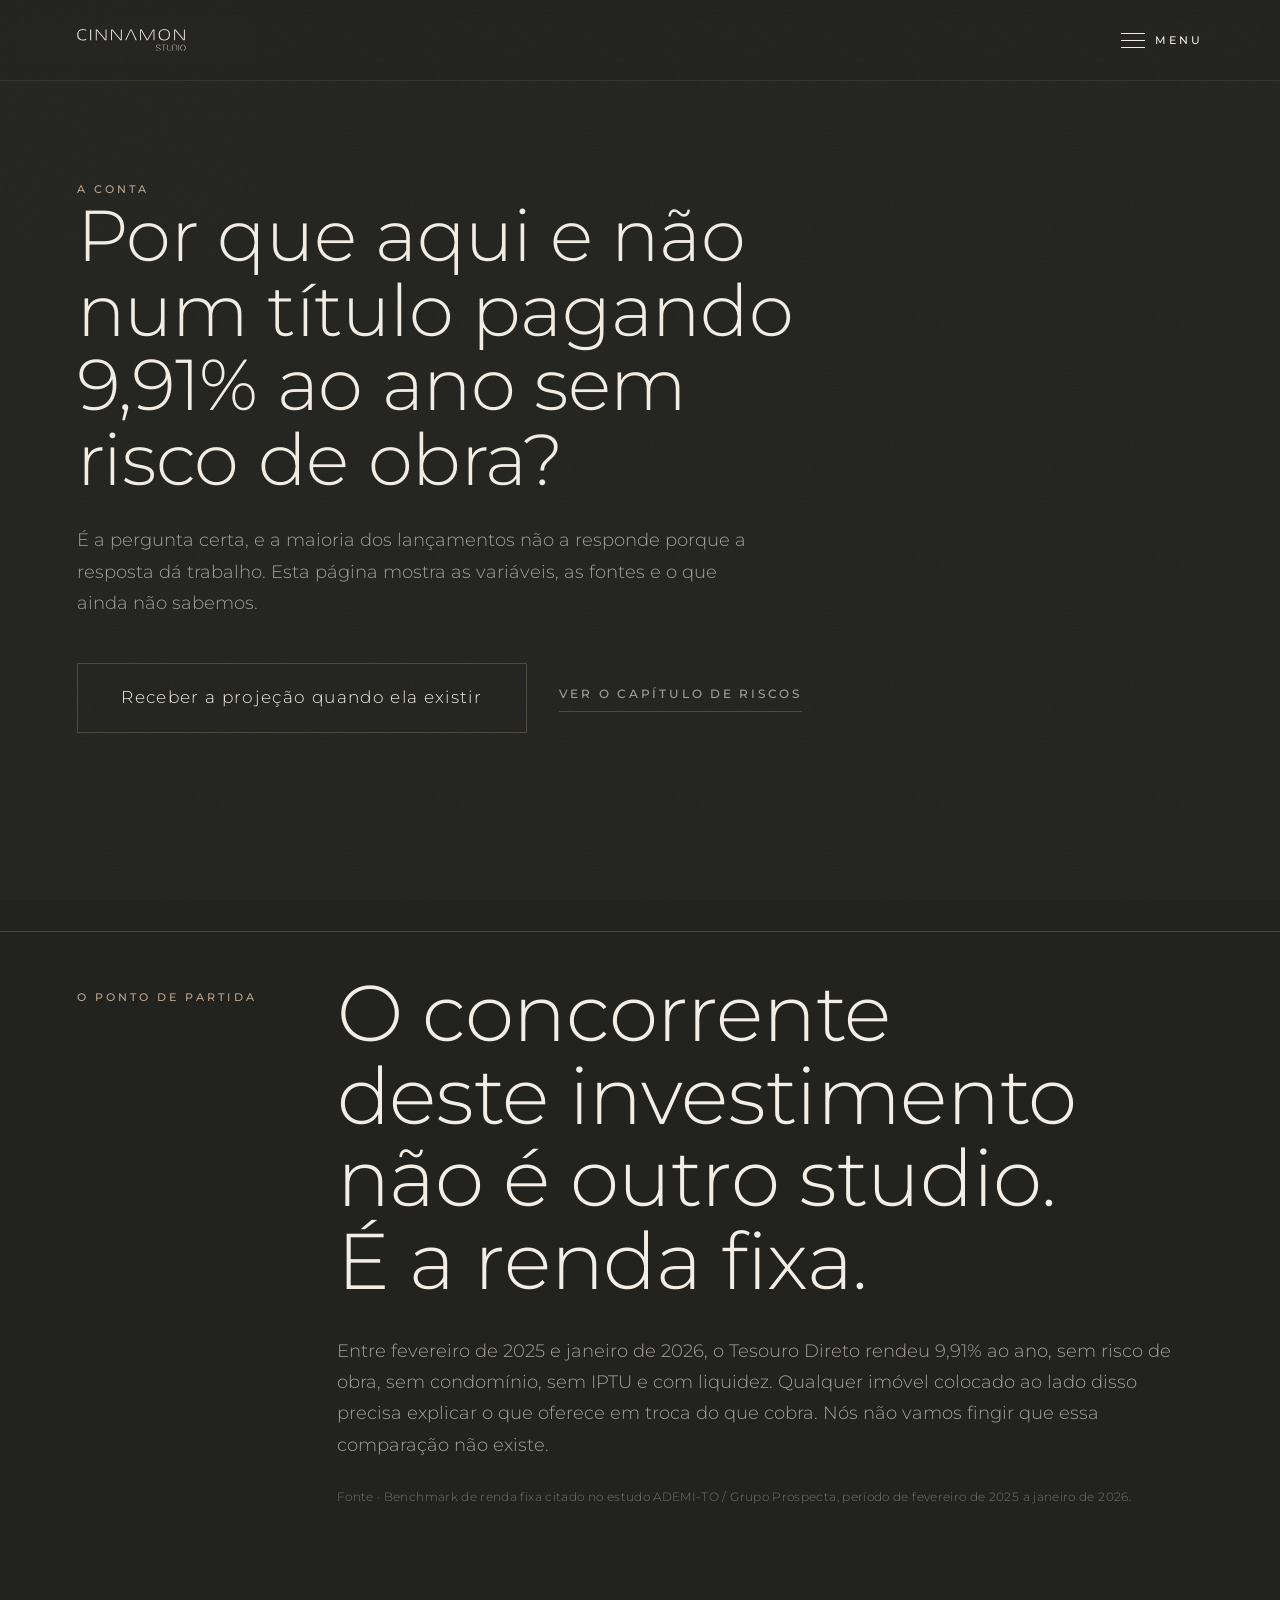
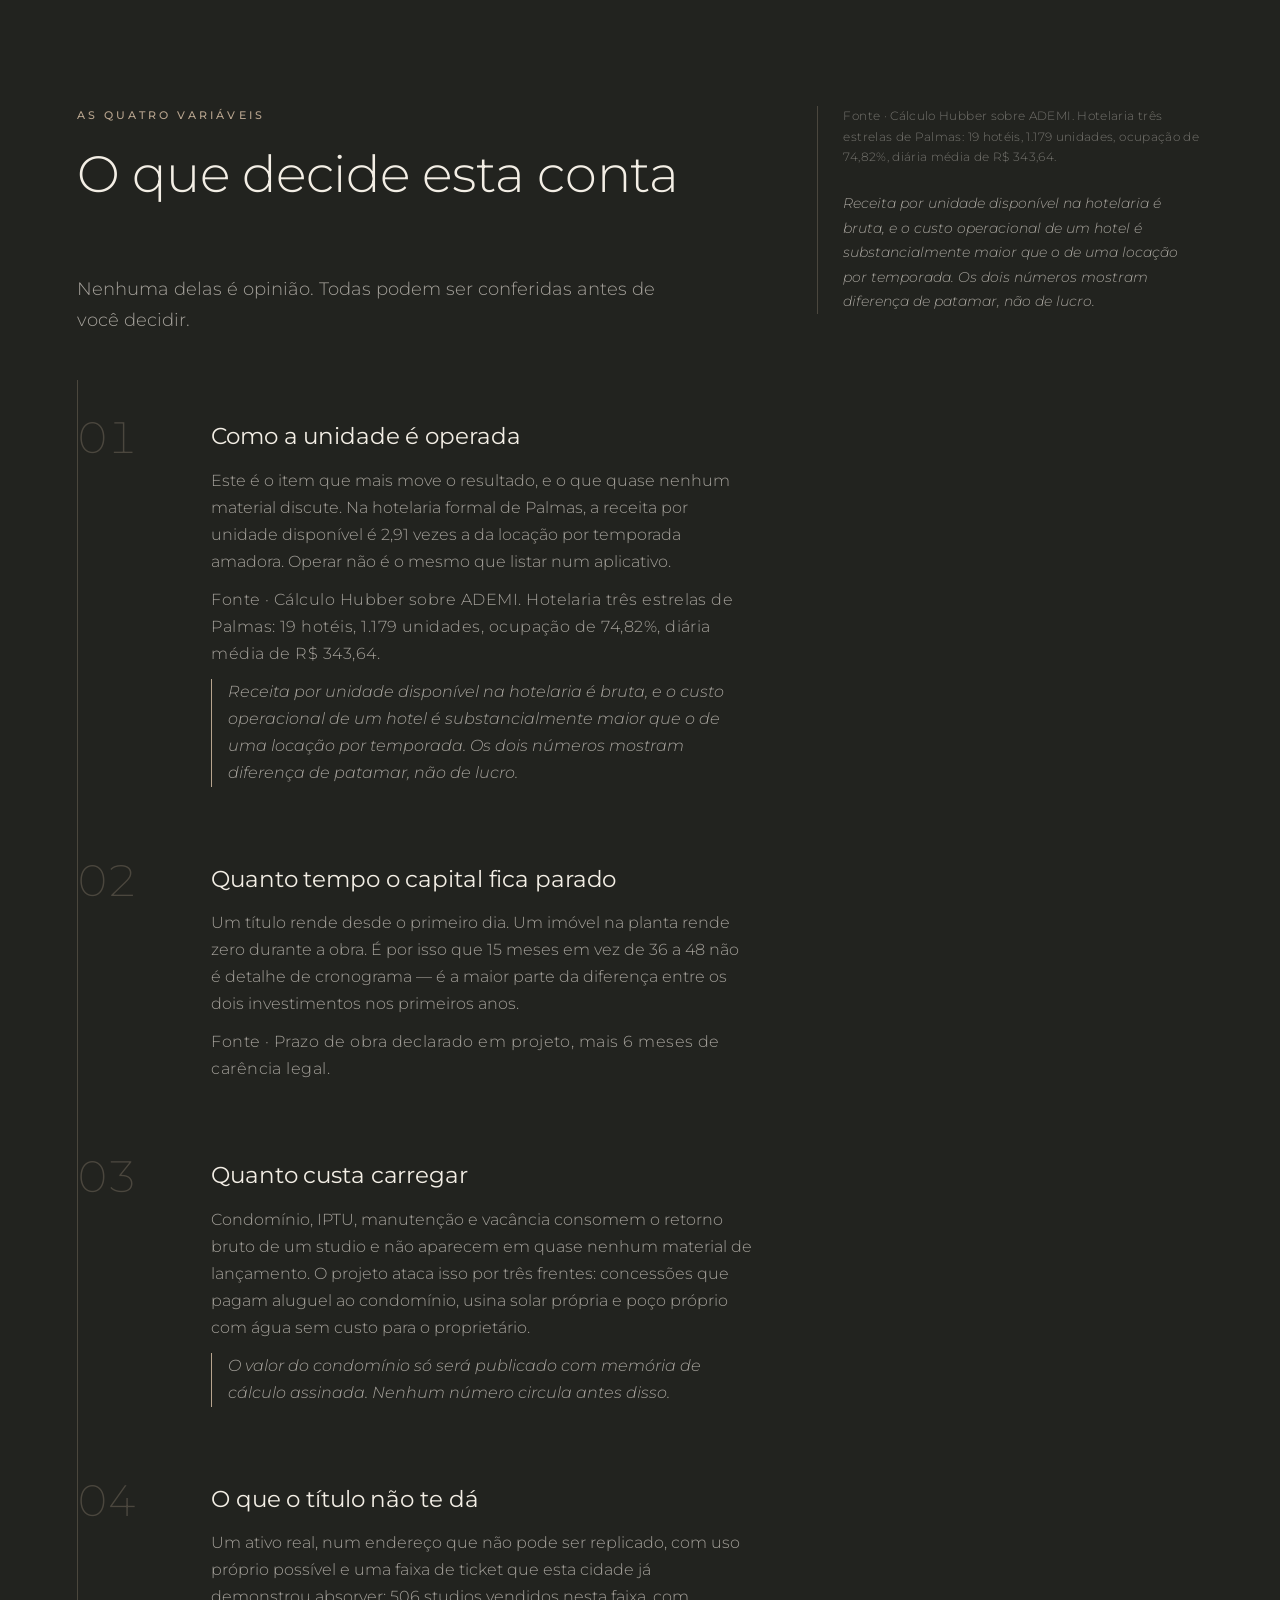
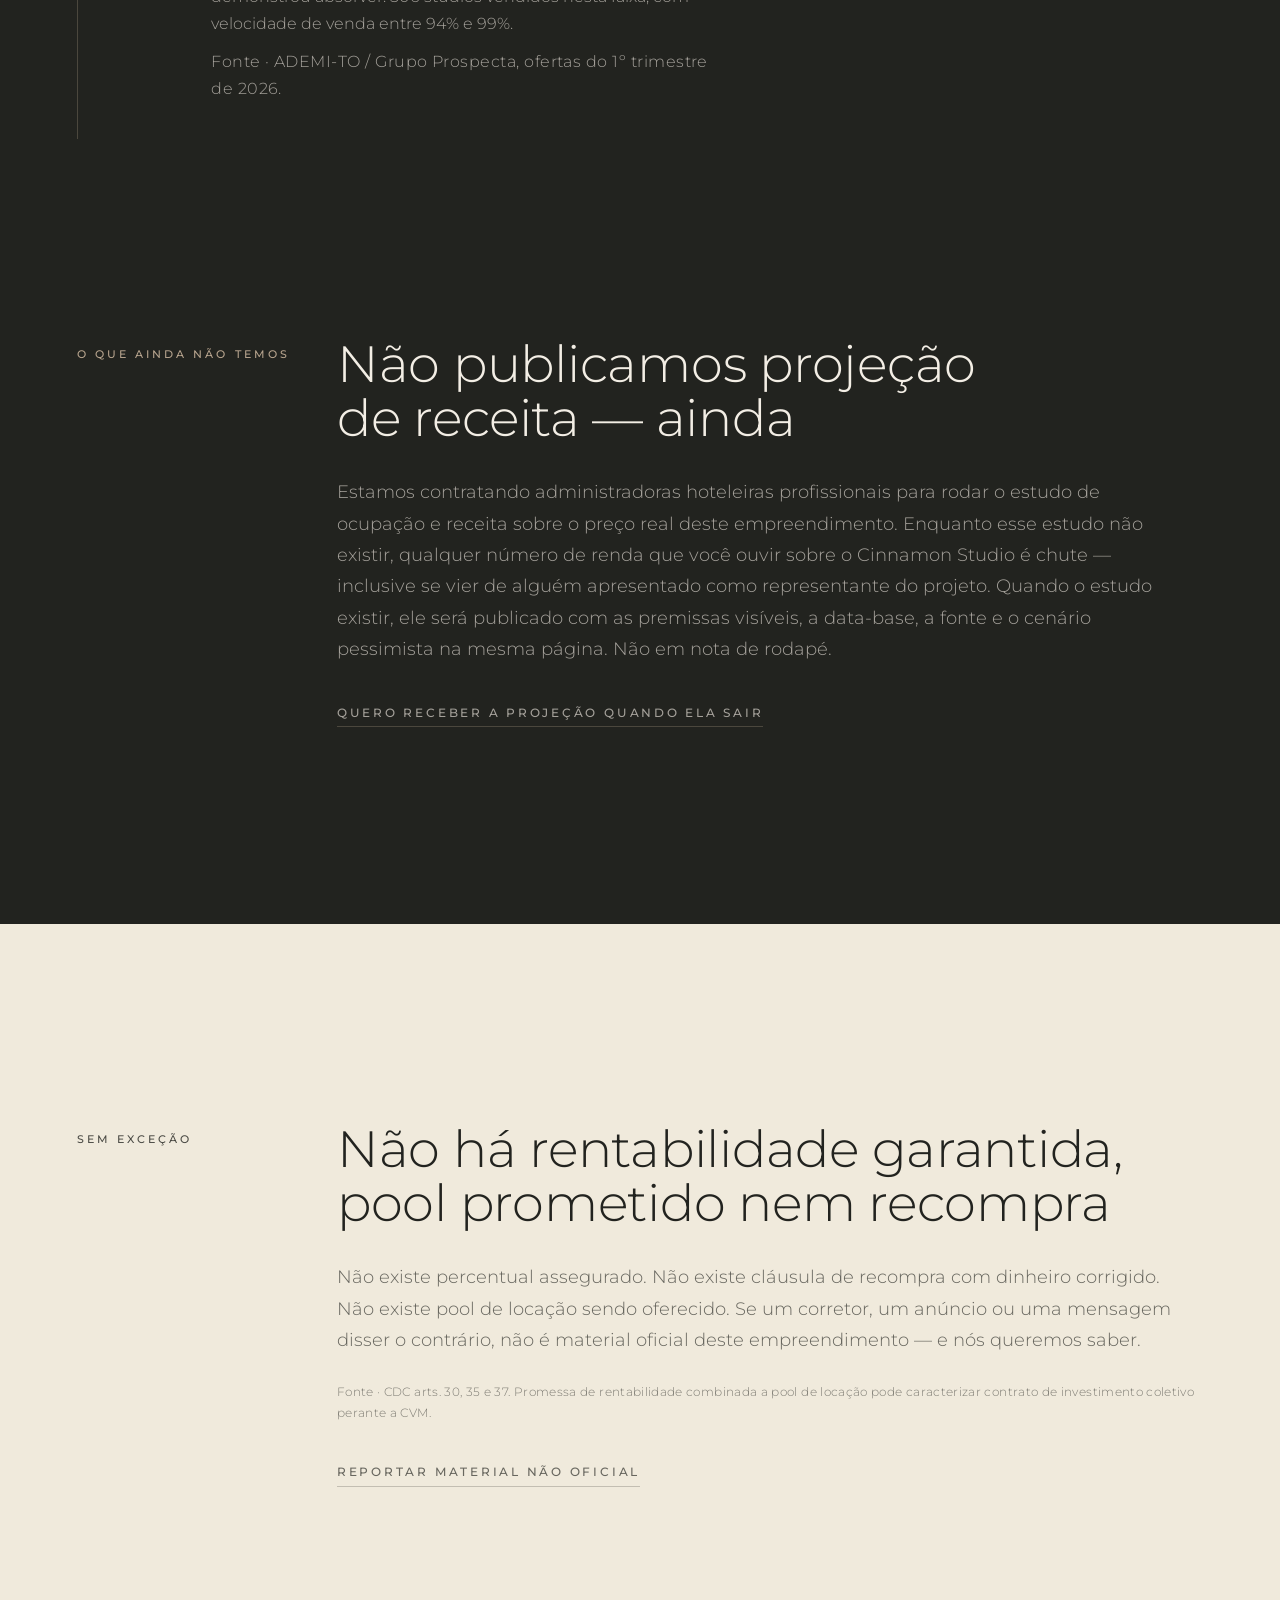
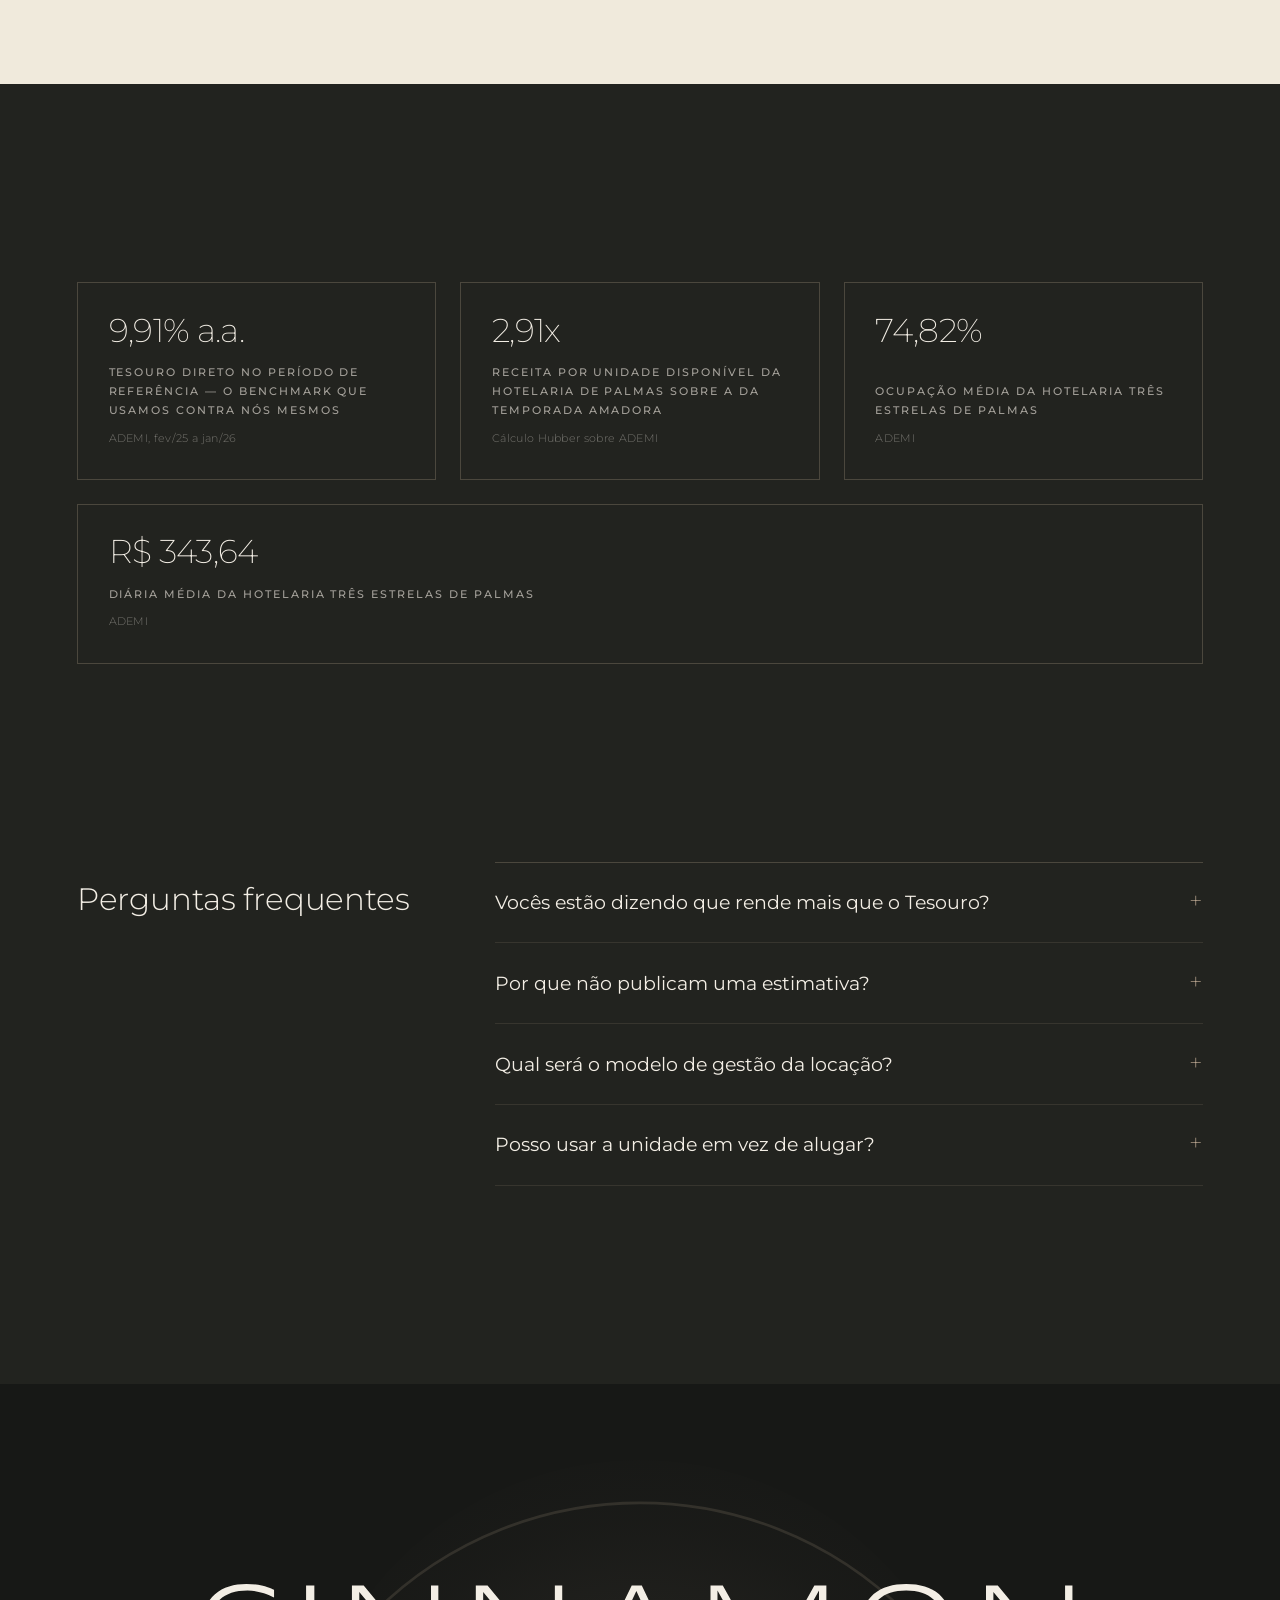
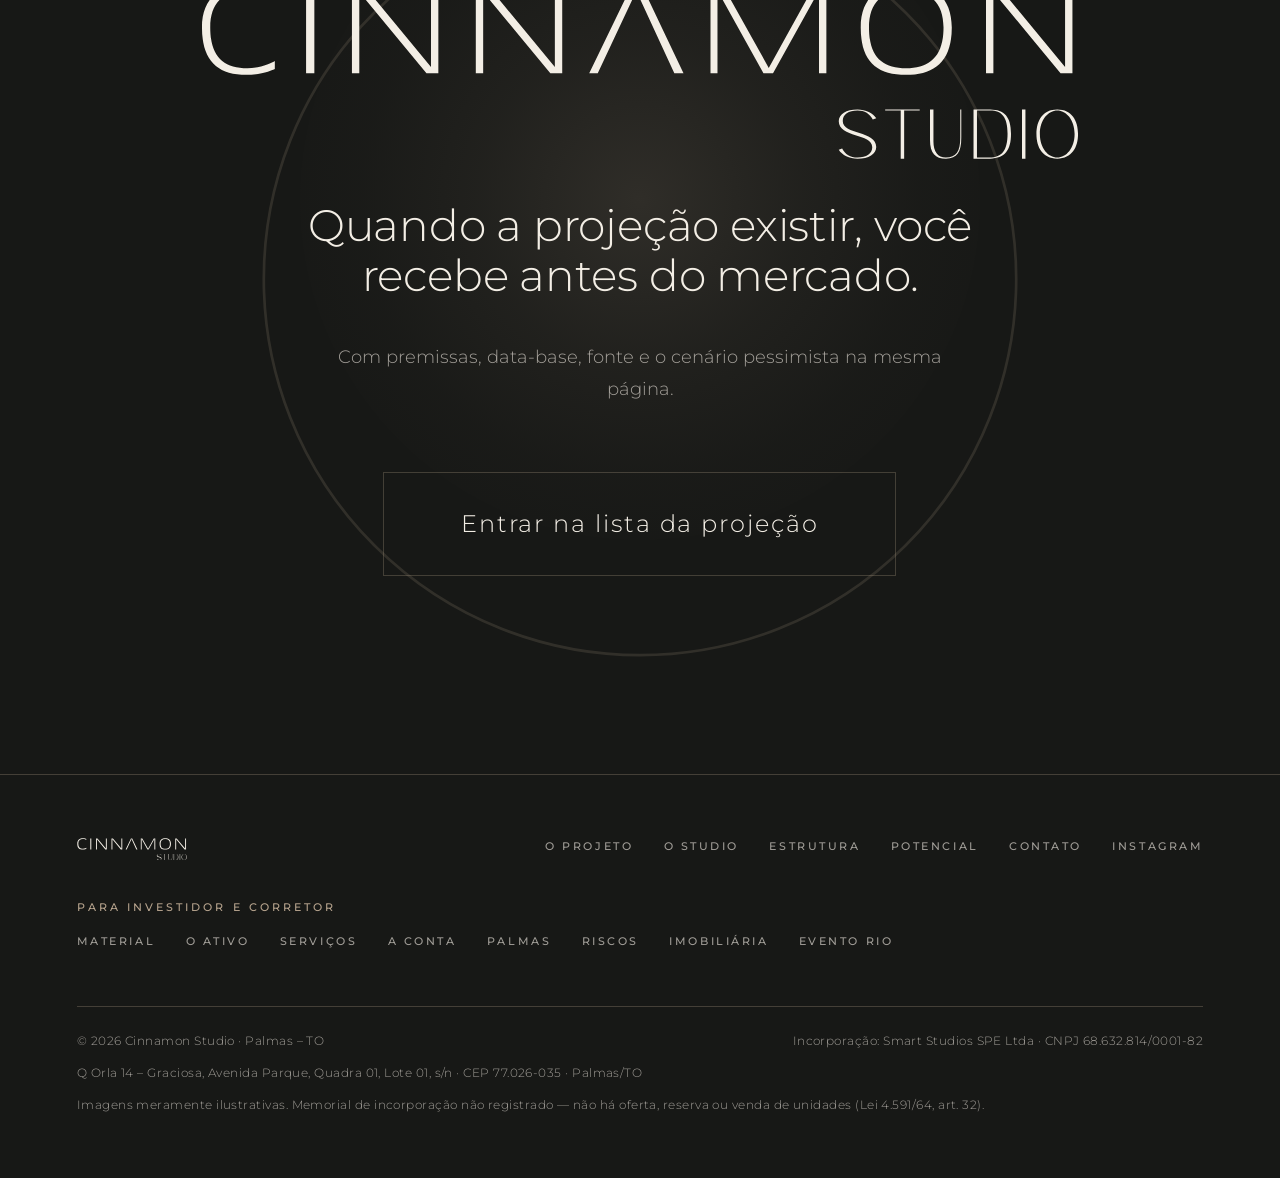
==== commit c87fec2a: "Tira a espera e o nome da corretora; o finale vira o destino do material Pedido do cliente (27/08, p" ====
--- a/a-conta.html
+++ b/a-conta.html
@@ -4,19 +4,75 @@
   <meta charset="UTF-8">
   <meta name="viewport" content="width=device-width, initial-scale=1">
   <title>Cinnamon Studio · A conta</title>
-  <meta name="description" content="Responder a pergunta que nenhum dos 7 books concorrentes responde: por que aqui e não num título pagando 9,91% sem risco de obra.">
+  <meta name="description" content="É a pergunta certa, e a maioria dos lançamentos não a responde porque a resposta dá trabalho. Esta página mostra as variáveis, as fontes e o que ainda não…">
   <meta name="theme-color" content="#22231f">
   <meta name="robots" content="noindex">
   <!-- AJUSTAR: remover noindex quando o memorial de incorporação estiver
        registrado e a comercialização, autorizada (Lei 4.591/64 art. 32). -->
-  <link rel="icon" type="image/svg+xml" href="<svg xmlns='http://www.w3.org/2000/svg' viewBox='0 0 64 64'><rect width='64' height='64' fill='%2322231f'/><path fill='%23b7a48e' d='M47.22159090909091 49.16477272727273V45.81818181818182C46.03409090909091 46.62784090909091 40.96022727272727 48.89488636363637 35.83238636363636 48.89488636363637C25.414772727272727 48.89488636363637 20.232954545454547 43.55113636363636 20.232954545454547 31.83806818181818C20.232954545454547 21.582386363636363 25.630681818181817 16.40056818181818 35.83238636363636 16.40056818181818C40.90625 16.40056818181818 45.76420454545454 18.721590909090907 46.89772727272727 19.36931818181818V16.13068181818182C46.08806818181818 15.752840909090907 42.03977272727273 13.647727272727273 35.34659090909091 13.647727272727273C25.14488636363636 13.647727272727273 16.77840909090909 18.883522727272727 16.77840909090909 31.83806818181818C16.77840909090909 45.60227272727273 23.147727272727273 51.64772727272727 35.34659090909091 51.64772727272727C41.55397727272727 51.64772727272727 46.30397727272727 49.65056818181818 47.22159090909091 49.16477272727273Z'/></svg>">
+  <link rel="icon" href="/favicon.ico" sizes="any">
+  <link rel="icon" type="image/svg+xml" href="/img/favicon.svg">
+  <link rel="icon" type="image/png" sizes="32x32" href="/img/favicon-32.png">
+  <link rel="icon" type="image/png" sizes="16x16" href="/img/favicon-16.png">
+  <link rel="apple-touch-icon" sizes="180x180" href="/img/favicon-180.png">
+  <link rel="manifest" href="/site.webmanifest">
+  <meta property="og:type" content="website">
+  <meta property="og:site_name" content="Cinnamon Studio">
+  <meta property="og:locale" content="pt_BR">
+  <meta property="og:title" content="Por que aqui e não num título pagando 9,91% ao ano sem risco de obra?">
+  <meta property="og:description" content="É a pergunta certa, e a maioria dos lançamentos não a responde porque a resposta dá trabalho. Esta página mostra as variáveis, as fontes e o que ainda não…">
+  <meta property="og:url" content="https://www.cinnamonstudio.com.br/a-conta">
+  <meta property="og:image" content="https://www.cinnamonstudio.com.br/img/og-cinnamon.jpg">
+  <meta property="og:image:type" content="image/jpeg">
+  <meta property="og:image:width" content="1200">
+  <meta property="og:image:height" content="630">
+  <meta property="og:image:alt" content="Wordmark Cinnamon Studio sobre a fachada da torre ao entardecer.">
+  <meta name="twitter:card" content="summary_large_image">
+  <meta name="twitter:title" content="Por que aqui e não num título pagando 9,91% ao ano sem risco de obra?">
+  <meta name="twitter:description" content="É a pergunta certa, e a maioria dos lançamentos não a responde porque a resposta dá trabalho. Esta página mostra as variáveis, as fontes e o que ainda não…">
+  <meta name="twitter:image" content="https://www.cinnamonstudio.com.br/img/og-cinnamon.jpg">
   <link rel="preconnect" href="https://fonts.googleapis.com">
   <link rel="preconnect" href="https://fonts.gstatic.com" crossorigin>
   <link rel="preconnect" href="https://cdn.jsdelivr.net">
   <link href="https://fonts.googleapis.com/css2?family=Montserrat:wght@200;300;400;500;600&display=swap" rel="stylesheet">
-  <link rel="stylesheet" href="/css/style.css?v=f077e391">
+  <link rel="stylesheet" href="/css/style.css?v=47615a69">
+
+  <!-- O hambúrguer NÃO pode depender de rede: /js/menu.js é <script defer>
+       e, atrás do bundle do CDN, deixava o header sem botão o download
+       inteiro em 4G frio. Esta linha roda antes do primeiro paint. Sem JS
+       a classe não entra e a navegação segue pelo rodapé. -->
+  <script>
+    document.documentElement.classList.add('has-menu');
+    document.addEventListener('click', function (ev) {
+      if (window.__menuPronto) return;
+      var alvo = ev.target && ev.target.closest && ev.target.closest('[data-menu-toggle]');
+      if (alvo) window.__menuPendente = true;
+    }, true);
+  </script>
+
+  <!-- Meta Pixel — 1953789878618915 (Cinnamon Studio).
+       Fim do <head>, depois do CSS e das preconnects: o snippet injeta o
+       script como async, então a conexão com o connect.facebook.net não
+       disputa banda com o primeiro paint.
+       AJUSTAR: sob a LGPD, disparar PageView antes do consentimento é
+       decisão do cliente com o jurídico. Se precisar consentir antes,
+       mover o fbq('track','PageView') para depois do aceite. -->
+  <script>
+  !function(f,b,e,v,n,t,s)
+  {if(f.fbq)return;n=f.fbq=function(){n.callMethod?
+  n.callMethod.apply(n,arguments):n.queue.push(arguments)};
+  if(!f._fbq)f._fbq=n;n.push=n;n.loaded=!0;n.version='2.0';
+  n.queue=[];t=b.createElement(e);t.async=!0;
+  t.src=v;s=b.getElementsByTagName(e)[0];
+  s.parentNode.insertBefore(t,s)}(window, document,'script',
+  'https://connect.facebook.net/en_US/fbevents.js');
+  fbq('init', '1953789878618915');
+  fbq('track', 'PageView');
+  </script>
 </head>
 <body class="page">
+
+  <noscript><img height="1" width="1" style="display:none" alt=""
+    src="https://www.facebook.com/tr?id=1953789878618915&amp;ev=PageView&amp;noscript=1"></noscript>
 
   <svg class="logo-sprite" aria-hidden="true" focusable="false">
     <defs>
@@ -124,7 +180,6 @@
       <div class="site-footer__legal">
         <p>© 2026 Cinnamon Studio · Palmas – TO</p>
         <p>Incorporação: Smart Studios SPE Ltda · CNPJ 68.632.814/0001-82</p>
-        <p>Intermediação: Denyse Xavier · CRECI 6089/TO</p>
         <p>Q Orla 14 – Graciosa, Avenida Parque, Quadra 01, Lote 01, s/n · CEP 77.026-035 · Palmas/TO</p>
         <!-- AJUSTAR: incluir nº do memorial de incorporação quando registrado -->
         <p>Imagens meramente ilustrativas. Memorial de incorporação não registrado — não há oferta, reserva ou venda de unidades (Lei 4.591/64, art. 32).</p>
@@ -132,9 +187,9 @@
     </div>
   </footer>
 
+  <script defer src="/js/menu.js?v=77aedfef"></script>
   <script defer src="https://cdn.jsdelivr.net/combine/npm/gsap@3.15.0/dist/gsap.min.js,npm/gsap@3.15.0/dist/ScrollTrigger.min.js,npm/lenis@1.3.26/dist/lenis.min.js"></script>
-  <script defer src="/js/menu.js?v=8bacd703"></script>
-  <script defer src="/js/lenis-setup.js?v=66135d02"></script>
+  <script defer src="/js/lenis-setup.js?v=3bfc2a40"></script>
   <script defer src="/js/ui.js?v=0cb20cbb"></script>
   <script defer src="/js/pages.js?v=6b60141f"></script>
   <script defer src="/js/forms.js?v=85dde935"></script>
--- a/css/style.css
+++ b/css/style.css
@@ -48,6 +48,13 @@
   -webkit-font-smoothing:antialiased;
   overflow-x:hidden;
 }
+
+/* âncora interna nunca pode parar embaixo do header fixo. Vale para o
+   scroll nativo (sem JS, reduced-motion e mobile, onde o Lenis é desligado);
+   o caminho com Lenis compensa por offset em lenis-setup.js, porque a lib
+   não lê scroll-margin. */
+:root{ --header-h:68px; }  /* header real: 44px no mobile, 65px no desktop */
+[id]{ scroll-margin-top:calc(var(--header-h) + 24px); }
 
 img{ display:block; max-width:100%; height:auto; }
 /* <picture> é só o seletor de arquivo (960 no celular): transparente
@@ -1132,6 +1139,11 @@
 .local__card .caption{ margin-top:1.2rem; }
 
 /* ---------- 17 · SEÇÃO 09 — FINALE + FOOTER ---------- */
+/* na home o finale vem depois de uma seção full-bleed (.local, padding 0);
+   nas páginas a seção anterior deixa um --section-pad de respiro antes do
+   fechamento. O degrau extra entra aqui para igualar o ritmo. */
+#contato.finale{ padding-top:calc(var(--section-pad) * 2); }
+
 .finale{
   position:relative;
   background:var(--dark-2);
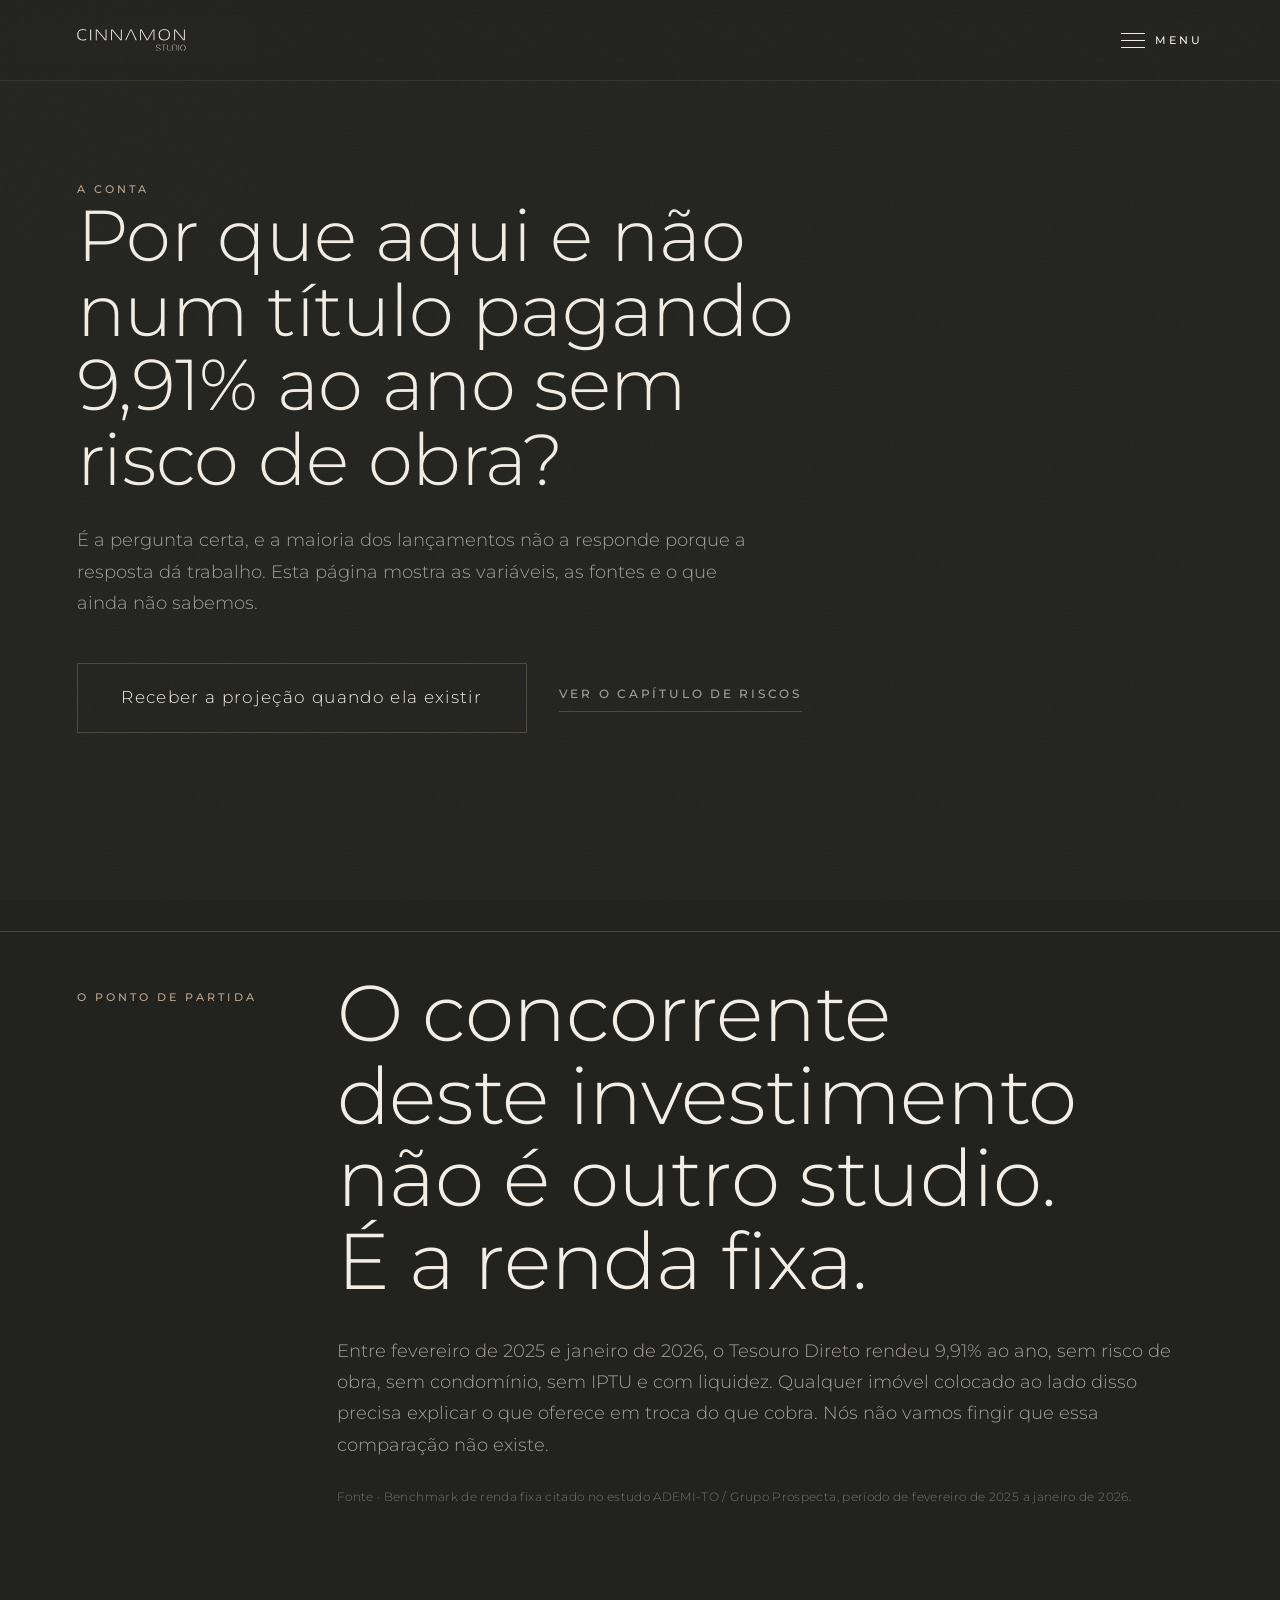
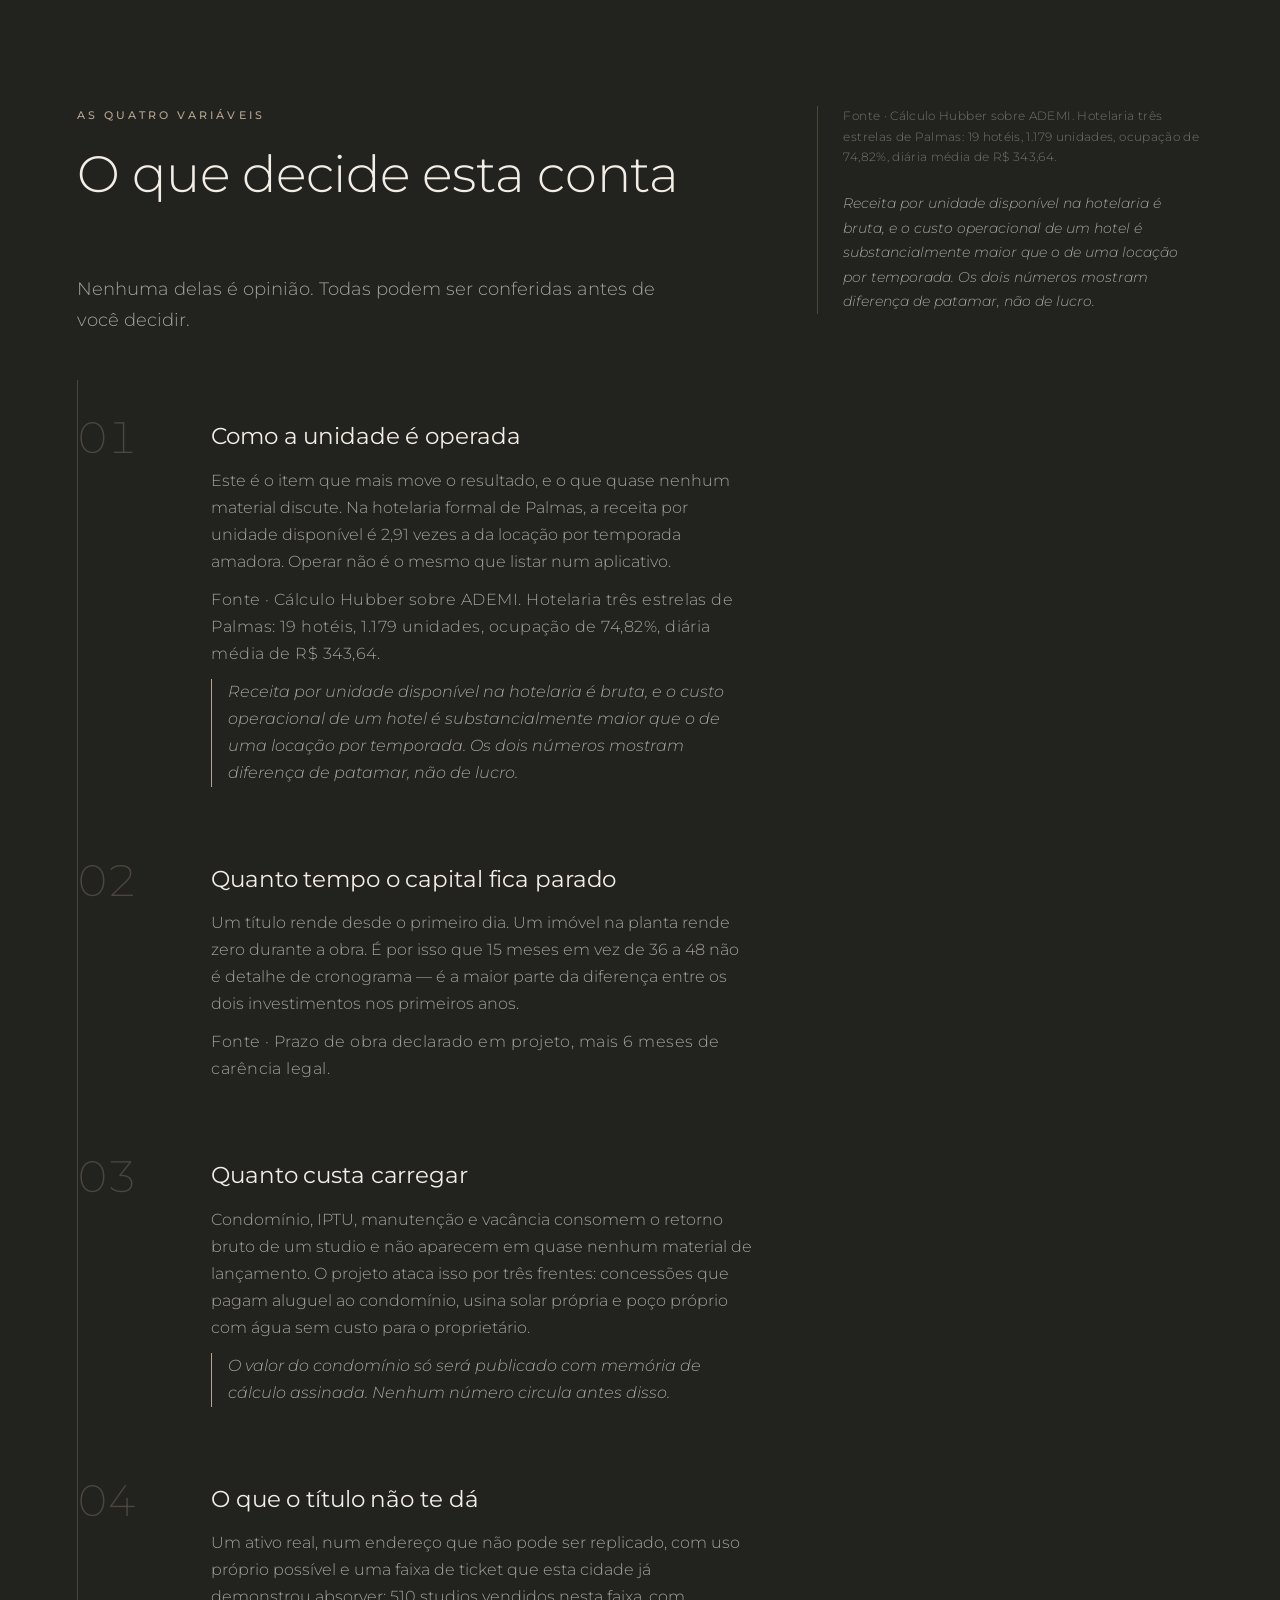
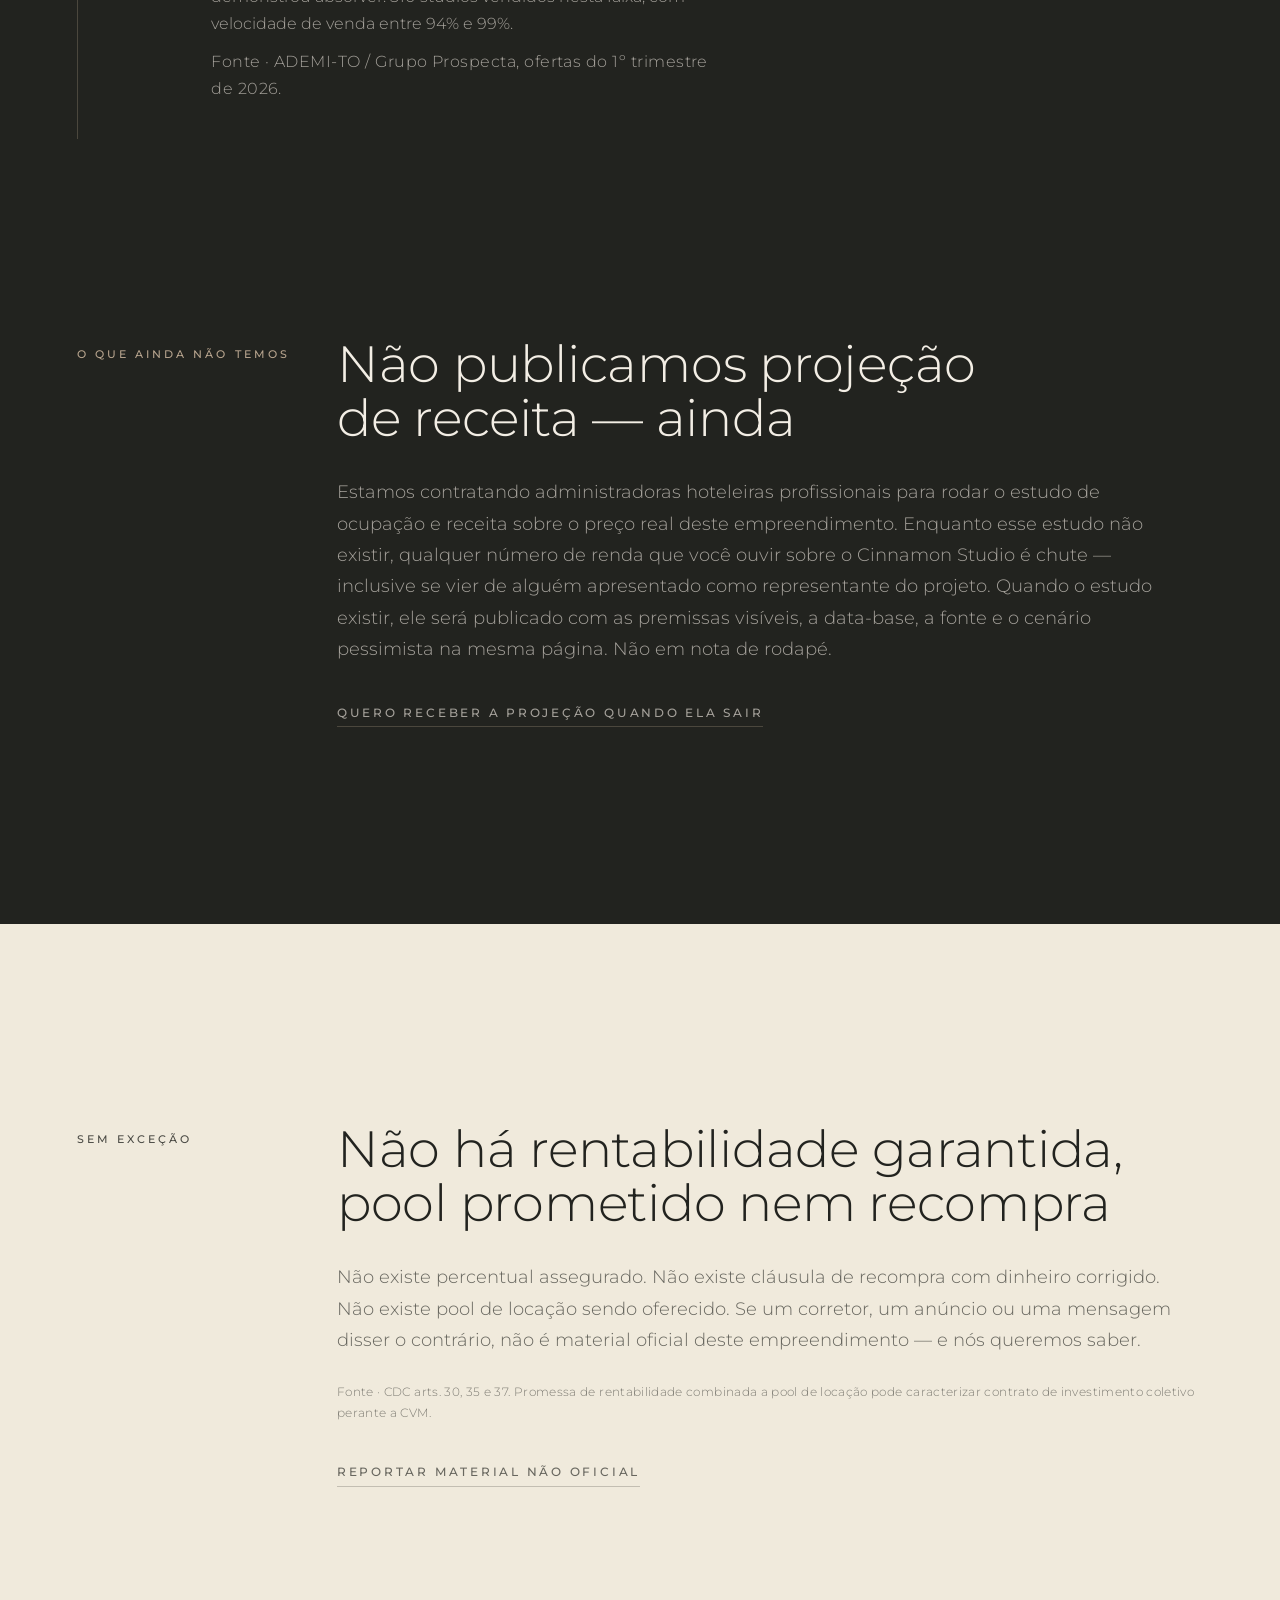
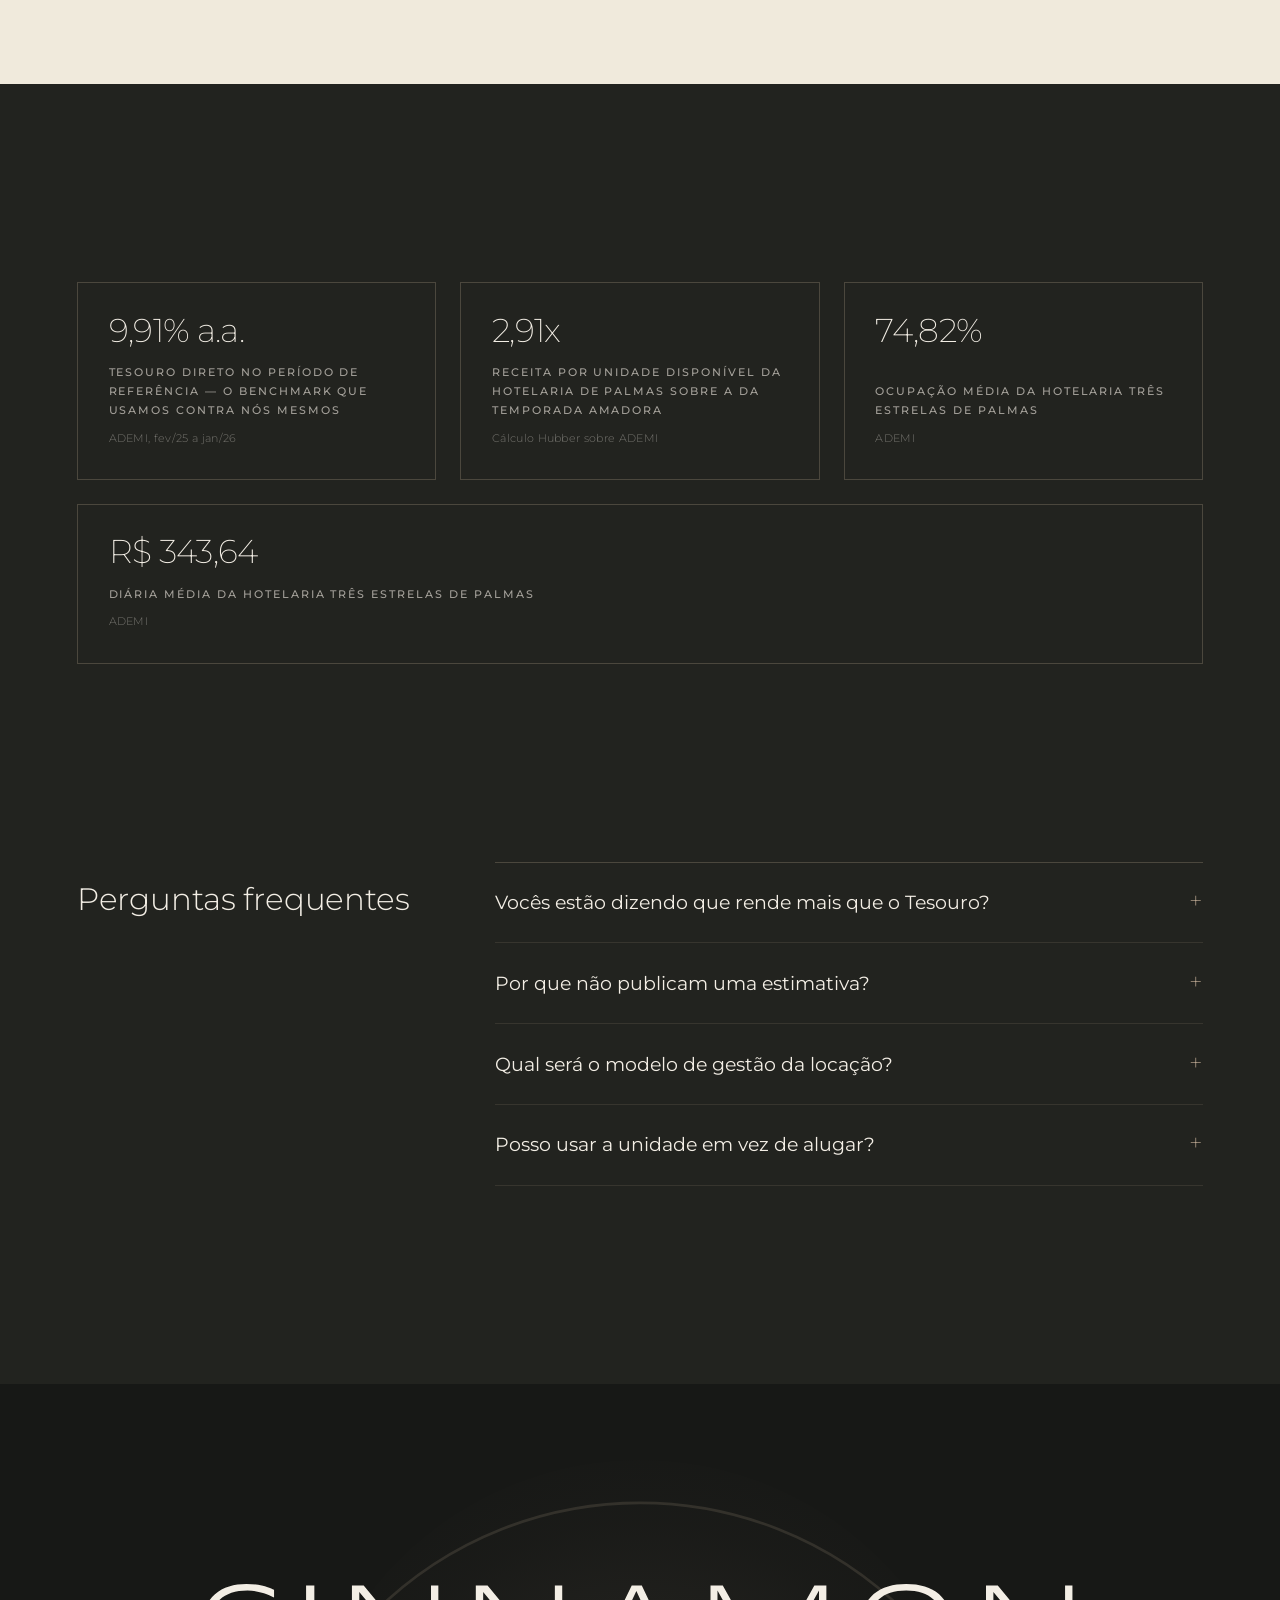
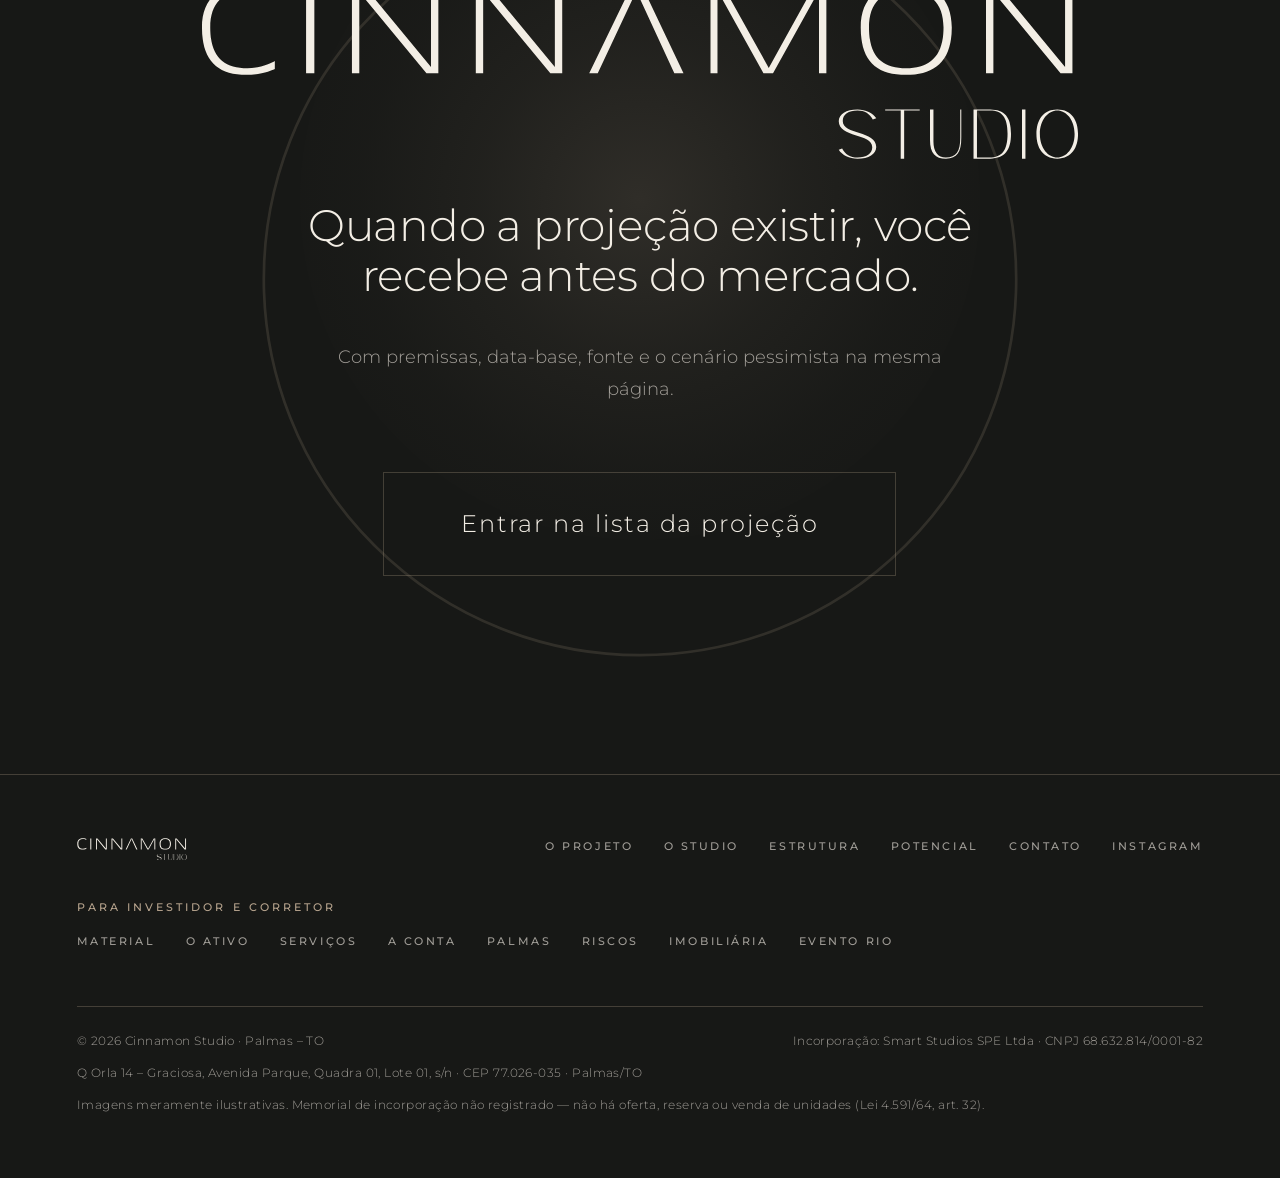
==== commit 3f6716b4: "Verifica o domínio no Facebook e acerta a contagem para 510 studios Adiciona a meta facebook-domain-" ====
--- a/a-conta.html
+++ b/a-conta.html
@@ -6,6 +6,7 @@
   <title>Cinnamon Studio · A conta</title>
   <meta name="description" content="É a pergunta certa, e a maioria dos lançamentos não a responde porque a resposta dá trabalho. Esta página mostra as variáveis, as fontes e o que ainda não…">
   <meta name="theme-color" content="#22231f">
+  <meta name="facebook-domain-verification" content="zhc2whwbwz2vc1jj9fovdg6fufv5wa">
   <meta name="robots" content="noindex">
   <!-- AJUSTAR: remover noindex quando o memorial de incorporação estiver
        registrado e a comercialização, autorizada (Lei 4.591/64 art. 32). -->
@@ -131,7 +132,7 @@
   </div>
 
   <main class="page">
-    <section class="page-hero"><div class="container"><p class="eyebrow">A conta</p><h1 class="display-2">Por que aqui e não num título pagando 9,91% ao ano sem risco de obra?</h1><p class="page-hero__lead caption">É a pergunta certa, e a maioria dos lançamentos não a responde porque a resposta dá trabalho. Esta página mostra as variáveis, as fontes e o que ainda não sabemos.</p><div class="cta-row"><a class="cta-btn" href="/landing#form">Receber a projeção quando ela existir</a><a class="cta-link" href="/riscos">Ver o capítulo de riscos</a></div></div></section><div id="conteudo"></div><!-- STATUS DO DECK: Publicável sem número de retorno --><section class="section sec sec--capitular" id="s-01"><div class="container"><div class="section-head"><p class="eyebrow">O ponto de partida</p><h2 class="display-2">O concorrente deste investimento não é outro studio. É a renda fixa.</h2></div><p class="sec-body">Entre fevereiro de 2025 e janeiro de 2026, o Tesouro Direto rendeu 9,91% ao ano, sem risco de obra, sem condomínio, sem IPTU e com liquidez. Qualquer imóvel colocado ao lado disso precisa explicar o que oferece em troca do que cobra. Nós não vamos fingir que essa comparação não existe.</p><p class="fonte">Fonte · Benchmark de renda fixa citado no estudo ADEMI-TO / Grupo Prospecta, período de fevereiro de 2025 a janeiro de 2026.</p></div></section><section class="section sec sec--lastro" id="s-02"><div class="container"><div class="sec__main"><div class="section-head"><p class="eyebrow">As quatro variáveis</p><h2 class="display-2">O que decide esta conta</h2></div><p class="sec-body">Nenhuma delas é opinião. Todas podem ser conferidas antes de você decidir.</p><div class="serie"><span class="serie__eixo" aria-hidden="true"></span><ul class="numlist"><li><span class="numlist__n">01</span><div><h3>Como a unidade é operada</h3><p>Este é o item que mais move o resultado, e o que quase nenhum material discute. Na hotelaria formal de Palmas, a receita por unidade disponível é 2,91 vezes a da locação por temporada amadora. Operar não é o mesmo que listar num aplicativo.</p><p class="fonte">Fonte · Cálculo Hubber sobre ADEMI. Hotelaria três estrelas de Palmas: 19 hotéis, 1.179 unidades, ocupação de 74,82%, diária média de R$ 343,64.</p><p class="ressalva">Receita por unidade disponível na hotelaria é bruta, e o custo operacional de um hotel é substancialmente maior que o de uma locação por temporada. Os dois números mostram diferença de patamar, não de lucro.</p></div></li><li><span class="numlist__n">02</span><div><h3>Quanto tempo o capital fica parado</h3><p>Um título rende desde o primeiro dia. Um imóvel na planta rende zero durante a obra. É por isso que 15 meses em vez de 36 a 48 não é detalhe de cronograma — é a maior parte da diferença entre os dois investimentos nos primeiros anos.</p><p class="fonte">Fonte · Prazo de obra declarado em projeto, mais 6 meses de carência legal.</p></div></li><li><span class="numlist__n">03</span><div><h3>Quanto custa carregar</h3><p>Condomínio, IPTU, manutenção e vacância consomem o retorno bruto de um studio e não aparecem em quase nenhum material de lançamento. O projeto ataca isso por três frentes: concessões que pagam aluguel ao condomínio, usina solar própria e poço próprio com água sem custo para o proprietário.</p><p class="ressalva">O valor do condomínio só será publicado com memória de cálculo assinada. Nenhum número circula antes disso.</p></div></li><li><span class="numlist__n">04</span><div><h3>O que o título não te dá</h3><p>Um ativo real, num endereço que não pode ser replicado, com uso próprio possível e uma faixa de ticket que esta cidade já demonstrou absorver: 506 studios vendidos nesta faixa, com velocidade de venda entre 94% e 99%.</p><p class="fonte">Fonte · ADEMI-TO / Grupo Prospecta, ofertas do 1º trimestre de 2026.</p></div></li></ul></div></div><aside class="sec__aside"><p class="fonte">Fonte · Cálculo Hubber sobre ADEMI. Hotelaria três estrelas de Palmas: 19 hotéis, 1.179 unidades, ocupação de 74,82%, diária média de R$ 343,64.</p><p class="ressalva">Receita por unidade disponível na hotelaria é bruta, e o custo operacional de um hotel é substancialmente maior que o de uma locação por temporada. Os dois números mostram diferença de patamar, não de lucro.</p></aside></div></section><section class="section sec sec--quiet" id="s-03"><div class="container"><div class="section-head"><p class="eyebrow">O que ainda não temos</p><h2 class="display-2">Não publicamos projeção de receita — ainda</h2></div><p class="sec-body">Estamos contratando administradoras hoteleiras profissionais para rodar o estudo de ocupação e receita sobre o preço real deste empreendimento. Enquanto esse estudo não existir, qualquer número de renda que você ouvir sobre o Cinnamon Studio é chute — inclusive se vier de alguém apresentado como representante do projeto. Quando o estudo existir, ele será publicado com as premissas visíveis, a data-base, a fonte e o cenário pessimista na mesma página. Não em nota de rodapé.</p><p class="sec-cta"><a class="cta-link" href="/landing#form">Quero receber a projeção quando ela sair</a></p></div></section><section class="section section--claro sec sec--claro" id="s-04"><div class="container"><div class="section-head"><p class="eyebrow">Sem exceção</p><h2 class="display-2">Não há rentabilidade garantida, pool prometido nem recompra</h2></div><p class="sec-body">Não existe percentual assegurado. Não existe cláusula de recompra com dinheiro corrigido. Não existe pool de locação sendo oferecido. Se um corretor, um anúncio ou uma mensagem disser o contrário, não é material oficial deste empreendimento — e nós queremos saber.</p><p class="fonte">Fonte · CDC arts. 30, 35 e 37. Promessa de rentabilidade combinada a pool de locação pode caracterizar contrato de investimento coletivo perante a CVM.</p><p class="sec-cta"><a class="cta-link" href="https://wa.me/5563999718064">Reportar material não oficial</a></p></div></section><section class="section sec sec--quiet" id="s-05"><div class="container"><ul class="stats"><li class="stat"><span class="stat__num"><span class="stat__n" data-count="9,91" data-decimals="2">9,91</span>% a.a.</span><span class="stat__label">Tesouro Direto no período de referência — o benchmark que usamos contra nós mesmos</span><span class="stat__fonte">ADEMI, fev/25 a jan/26</span></li><li class="stat"><span class="stat__num"><span class="stat__n" data-count="2,91" data-decimals="2">2,91</span>x</span><span class="stat__label">receita por unidade disponível da hotelaria de Palmas sobre a da temporada amadora</span><span class="stat__fonte">Cálculo Hubber sobre ADEMI</span></li><li class="stat"><span class="stat__num"><span class="stat__n" data-count="74,82" data-decimals="2">74,82</span>%</span><span class="stat__label">ocupação média da hotelaria três estrelas de Palmas</span><span class="stat__fonte">ADEMI</span></li><li class="stat"><span class="stat__num">R$ 343,64</span><span class="stat__label">diária média da hotelaria três estrelas de Palmas</span><span class="stat__fonte">ADEMI</span></li></ul></div></section><section class="section sec sec--ficha" id="s-06"><div class="container"><div class="section-head"><h2 class="display-2">Perguntas frequentes</h2></div><div class="sec__corpo"><div class="faq-list"><details><summary>Vocês estão dizendo que rende mais que o Tesouro?</summary><p>Não. Estamos dizendo quais são as variáveis que decidem isso e qual delas ainda não medimos. Quando o estudo de operação sair, a comparação sai com ele — inclusive se o resultado for desfavorável em algum cenário.</p></details><details><summary>Por que não publicam uma estimativa?</summary><p>Porque estimativa em material de lançamento vincula por lei, é repetida por milhares de corretores e vira contrato na cabeça de quem compra. Preferimos ser o material que demorou a publicar do que o material que publicou errado.</p></details><details><summary>Qual será o modelo de gestão da locação?</summary><p>Não está definido. Quando estiver, será divulgado com o contrato disponível para leitura antes de qualquer assinatura.</p></details><details><summary>Posso usar a unidade em vez de alugar?</summary><p>Sim. A unidade é sua e o uso é decisão do proprietário.</p></details></div></div></div></section><section class="finale" aria-label="Fechamento"><span class="finale__glow" aria-hidden="true"></span><svg class="ring ring--finale" viewBox="0 0 100 100" aria-hidden="true" focusable="false"><circle cx="50" cy="50" r="49.5" fill="none" stroke="currentColor" stroke-width="0.35"/></svg><div class="finale__inner container"><p class="wordmark">
+    <section class="page-hero"><div class="container"><p class="eyebrow">A conta</p><h1 class="display-2">Por que aqui e não num título pagando 9,91% ao ano sem risco de obra?</h1><p class="page-hero__lead caption">É a pergunta certa, e a maioria dos lançamentos não a responde porque a resposta dá trabalho. Esta página mostra as variáveis, as fontes e o que ainda não sabemos.</p><div class="cta-row"><a class="cta-btn" href="/landing#form">Receber a projeção quando ela existir</a><a class="cta-link" href="/riscos">Ver o capítulo de riscos</a></div></div></section><div id="conteudo"></div><!-- STATUS DO DECK: Publicável sem número de retorno --><section class="section sec sec--capitular" id="s-01"><div class="container"><div class="section-head"><p class="eyebrow">O ponto de partida</p><h2 class="display-2">O concorrente deste investimento não é outro studio. É a renda fixa.</h2></div><p class="sec-body">Entre fevereiro de 2025 e janeiro de 2026, o Tesouro Direto rendeu 9,91% ao ano, sem risco de obra, sem condomínio, sem IPTU e com liquidez. Qualquer imóvel colocado ao lado disso precisa explicar o que oferece em troca do que cobra. Nós não vamos fingir que essa comparação não existe.</p><p class="fonte">Fonte · Benchmark de renda fixa citado no estudo ADEMI-TO / Grupo Prospecta, período de fevereiro de 2025 a janeiro de 2026.</p></div></section><section class="section sec sec--lastro" id="s-02"><div class="container"><div class="sec__main"><div class="section-head"><p class="eyebrow">As quatro variáveis</p><h2 class="display-2">O que decide esta conta</h2></div><p class="sec-body">Nenhuma delas é opinião. Todas podem ser conferidas antes de você decidir.</p><div class="serie"><span class="serie__eixo" aria-hidden="true"></span><ul class="numlist"><li><span class="numlist__n">01</span><div><h3>Como a unidade é operada</h3><p>Este é o item que mais move o resultado, e o que quase nenhum material discute. Na hotelaria formal de Palmas, a receita por unidade disponível é 2,91 vezes a da locação por temporada amadora. Operar não é o mesmo que listar num aplicativo.</p><p class="fonte">Fonte · Cálculo Hubber sobre ADEMI. Hotelaria três estrelas de Palmas: 19 hotéis, 1.179 unidades, ocupação de 74,82%, diária média de R$ 343,64.</p><p class="ressalva">Receita por unidade disponível na hotelaria é bruta, e o custo operacional de um hotel é substancialmente maior que o de uma locação por temporada. Os dois números mostram diferença de patamar, não de lucro.</p></div></li><li><span class="numlist__n">02</span><div><h3>Quanto tempo o capital fica parado</h3><p>Um título rende desde o primeiro dia. Um imóvel na planta rende zero durante a obra. É por isso que 15 meses em vez de 36 a 48 não é detalhe de cronograma — é a maior parte da diferença entre os dois investimentos nos primeiros anos.</p><p class="fonte">Fonte · Prazo de obra declarado em projeto, mais 6 meses de carência legal.</p></div></li><li><span class="numlist__n">03</span><div><h3>Quanto custa carregar</h3><p>Condomínio, IPTU, manutenção e vacância consomem o retorno bruto de um studio e não aparecem em quase nenhum material de lançamento. O projeto ataca isso por três frentes: concessões que pagam aluguel ao condomínio, usina solar própria e poço próprio com água sem custo para o proprietário.</p><p class="ressalva">O valor do condomínio só será publicado com memória de cálculo assinada. Nenhum número circula antes disso.</p></div></li><li><span class="numlist__n">04</span><div><h3>O que o título não te dá</h3><p>Um ativo real, num endereço que não pode ser replicado, com uso próprio possível e uma faixa de ticket que esta cidade já demonstrou absorver: 510 studios vendidos nesta faixa, com velocidade de venda entre 94% e 99%.</p><p class="fonte">Fonte · ADEMI-TO / Grupo Prospecta, ofertas do 1º trimestre de 2026.</p></div></li></ul></div></div><aside class="sec__aside"><p class="fonte">Fonte · Cálculo Hubber sobre ADEMI. Hotelaria três estrelas de Palmas: 19 hotéis, 1.179 unidades, ocupação de 74,82%, diária média de R$ 343,64.</p><p class="ressalva">Receita por unidade disponível na hotelaria é bruta, e o custo operacional de um hotel é substancialmente maior que o de uma locação por temporada. Os dois números mostram diferença de patamar, não de lucro.</p></aside></div></section><section class="section sec sec--quiet" id="s-03"><div class="container"><div class="section-head"><p class="eyebrow">O que ainda não temos</p><h2 class="display-2">Não publicamos projeção de receita — ainda</h2></div><p class="sec-body">Estamos contratando administradoras hoteleiras profissionais para rodar o estudo de ocupação e receita sobre o preço real deste empreendimento. Enquanto esse estudo não existir, qualquer número de renda que você ouvir sobre o Cinnamon Studio é chute — inclusive se vier de alguém apresentado como representante do projeto. Quando o estudo existir, ele será publicado com as premissas visíveis, a data-base, a fonte e o cenário pessimista na mesma página. Não em nota de rodapé.</p><p class="sec-cta"><a class="cta-link" href="/landing#form">Quero receber a projeção quando ela sair</a></p></div></section><section class="section section--claro sec sec--claro" id="s-04"><div class="container"><div class="section-head"><p class="eyebrow">Sem exceção</p><h2 class="display-2">Não há rentabilidade garantida, pool prometido nem recompra</h2></div><p class="sec-body">Não existe percentual assegurado. Não existe cláusula de recompra com dinheiro corrigido. Não existe pool de locação sendo oferecido. Se um corretor, um anúncio ou uma mensagem disser o contrário, não é material oficial deste empreendimento — e nós queremos saber.</p><p class="fonte">Fonte · CDC arts. 30, 35 e 37. Promessa de rentabilidade combinada a pool de locação pode caracterizar contrato de investimento coletivo perante a CVM.</p><p class="sec-cta"><a class="cta-link" href="https://wa.me/5563999718064">Reportar material não oficial</a></p></div></section><section class="section sec sec--quiet" id="s-05"><div class="container"><ul class="stats"><li class="stat"><span class="stat__num"><span class="stat__n" data-count="9,91" data-decimals="2">9,91</span>% a.a.</span><span class="stat__label">Tesouro Direto no período de referência — o benchmark que usamos contra nós mesmos</span><span class="stat__fonte">ADEMI, fev/25 a jan/26</span></li><li class="stat"><span class="stat__num"><span class="stat__n" data-count="2,91" data-decimals="2">2,91</span>x</span><span class="stat__label">receita por unidade disponível da hotelaria de Palmas sobre a da temporada amadora</span><span class="stat__fonte">Cálculo Hubber sobre ADEMI</span></li><li class="stat"><span class="stat__num"><span class="stat__n" data-count="74,82" data-decimals="2">74,82</span>%</span><span class="stat__label">ocupação média da hotelaria três estrelas de Palmas</span><span class="stat__fonte">ADEMI</span></li><li class="stat"><span class="stat__num">R$ 343,64</span><span class="stat__label">diária média da hotelaria três estrelas de Palmas</span><span class="stat__fonte">ADEMI</span></li></ul></div></section><section class="section sec sec--ficha" id="s-06"><div class="container"><div class="section-head"><h2 class="display-2">Perguntas frequentes</h2></div><div class="sec__corpo"><div class="faq-list"><details><summary>Vocês estão dizendo que rende mais que o Tesouro?</summary><p>Não. Estamos dizendo quais são as variáveis que decidem isso e qual delas ainda não medimos. Quando o estudo de operação sair, a comparação sai com ele — inclusive se o resultado for desfavorável em algum cenário.</p></details><details><summary>Por que não publicam uma estimativa?</summary><p>Porque estimativa em material de lançamento vincula por lei, é repetida por milhares de corretores e vira contrato na cabeça de quem compra. Preferimos ser o material que demorou a publicar do que o material que publicou errado.</p></details><details><summary>Qual será o modelo de gestão da locação?</summary><p>Não está definido. Quando estiver, será divulgado com o contrato disponível para leitura antes de qualquer assinatura.</p></details><details><summary>Posso usar a unidade em vez de alugar?</summary><p>Sim. A unidade é sua e o uso é decisão do proprietário.</p></details></div></div></div></section><section class="finale" aria-label="Fechamento"><span class="finale__glow" aria-hidden="true"></span><svg class="ring ring--finale" viewBox="0 0 100 100" aria-hidden="true" focusable="false"><circle cx="50" cy="50" r="49.5" fill="none" stroke="currentColor" stroke-width="0.35"/></svg><div class="finale__inner container"><p class="wordmark">
           <span class="sr-only">Cinnamon Studio</span>
           <svg class="wordmark__art" viewBox="82.91 446.67 912.09 185.09" aria-hidden="true" focusable="false">
     <defs><clipPath id="logo-clip-finale"><rect x="82.91" y="446.67" width="912.09" height="185.09"/></clipPath></defs>
